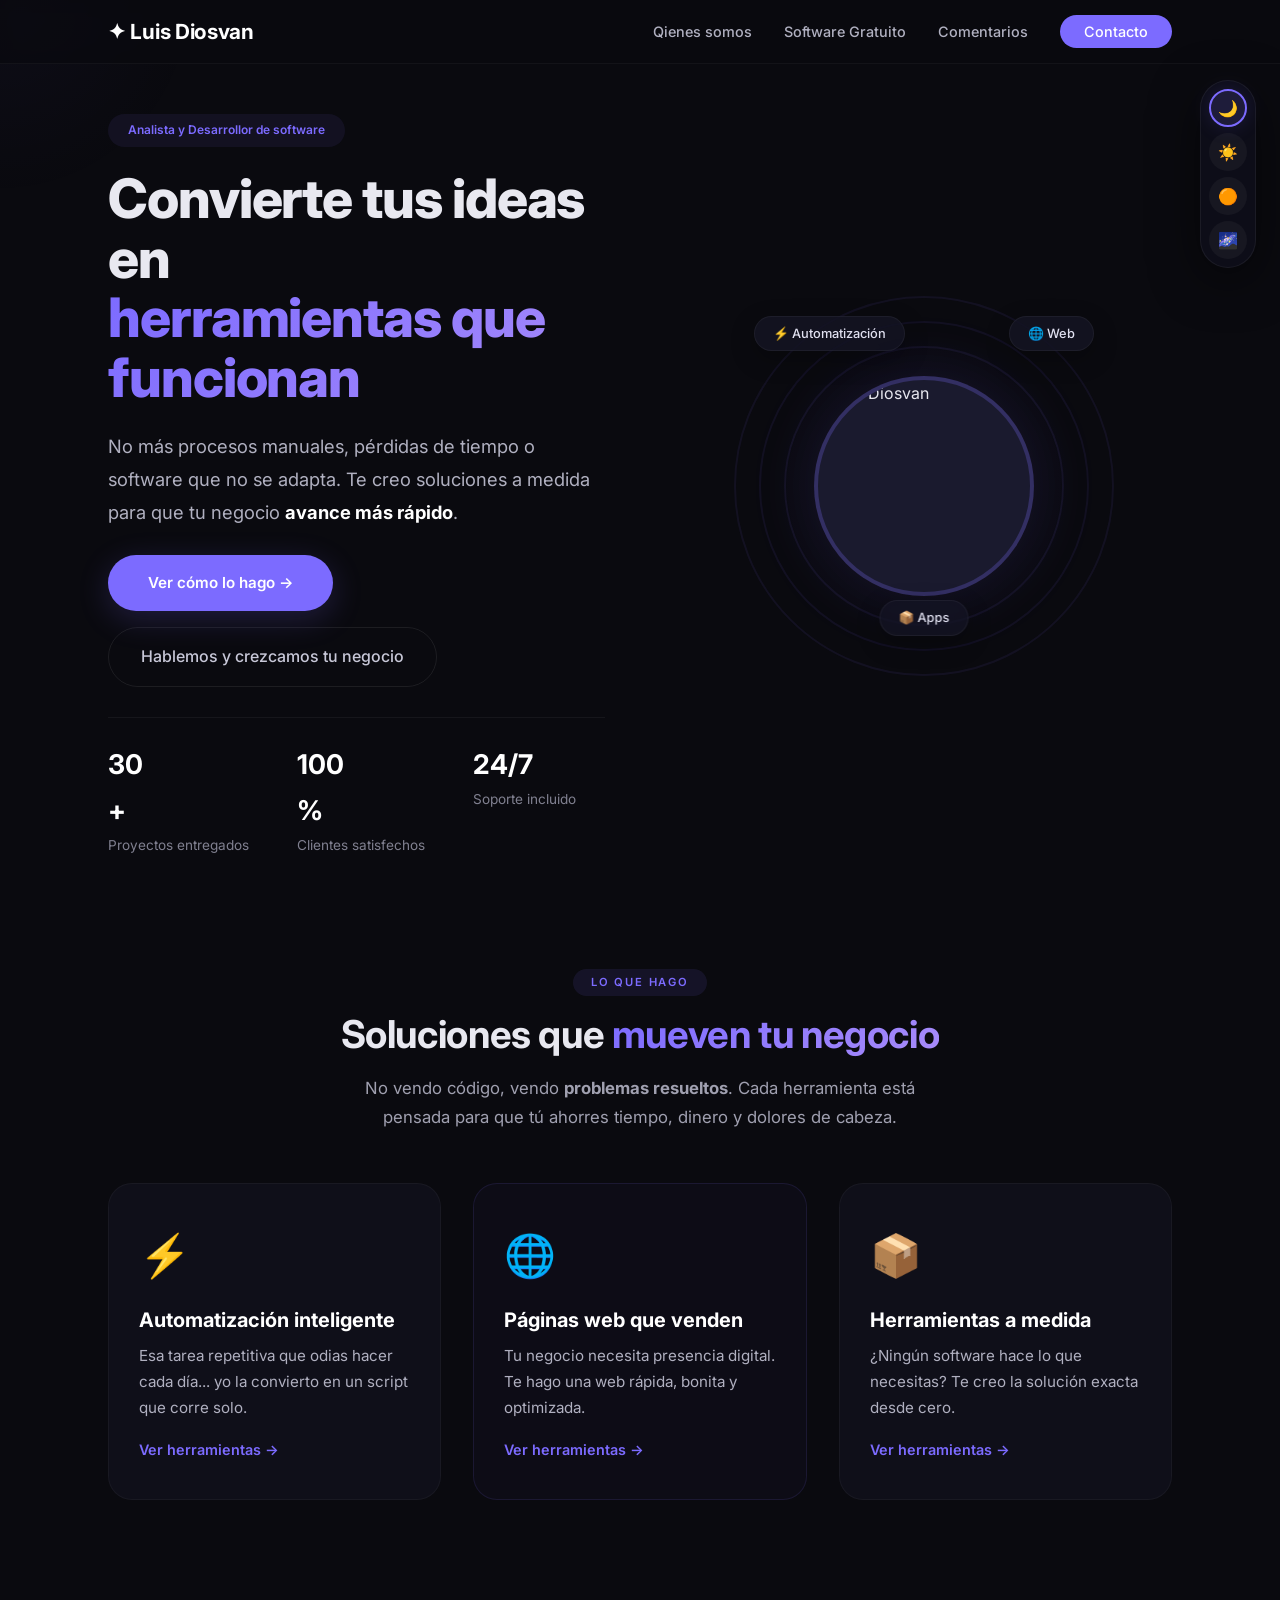
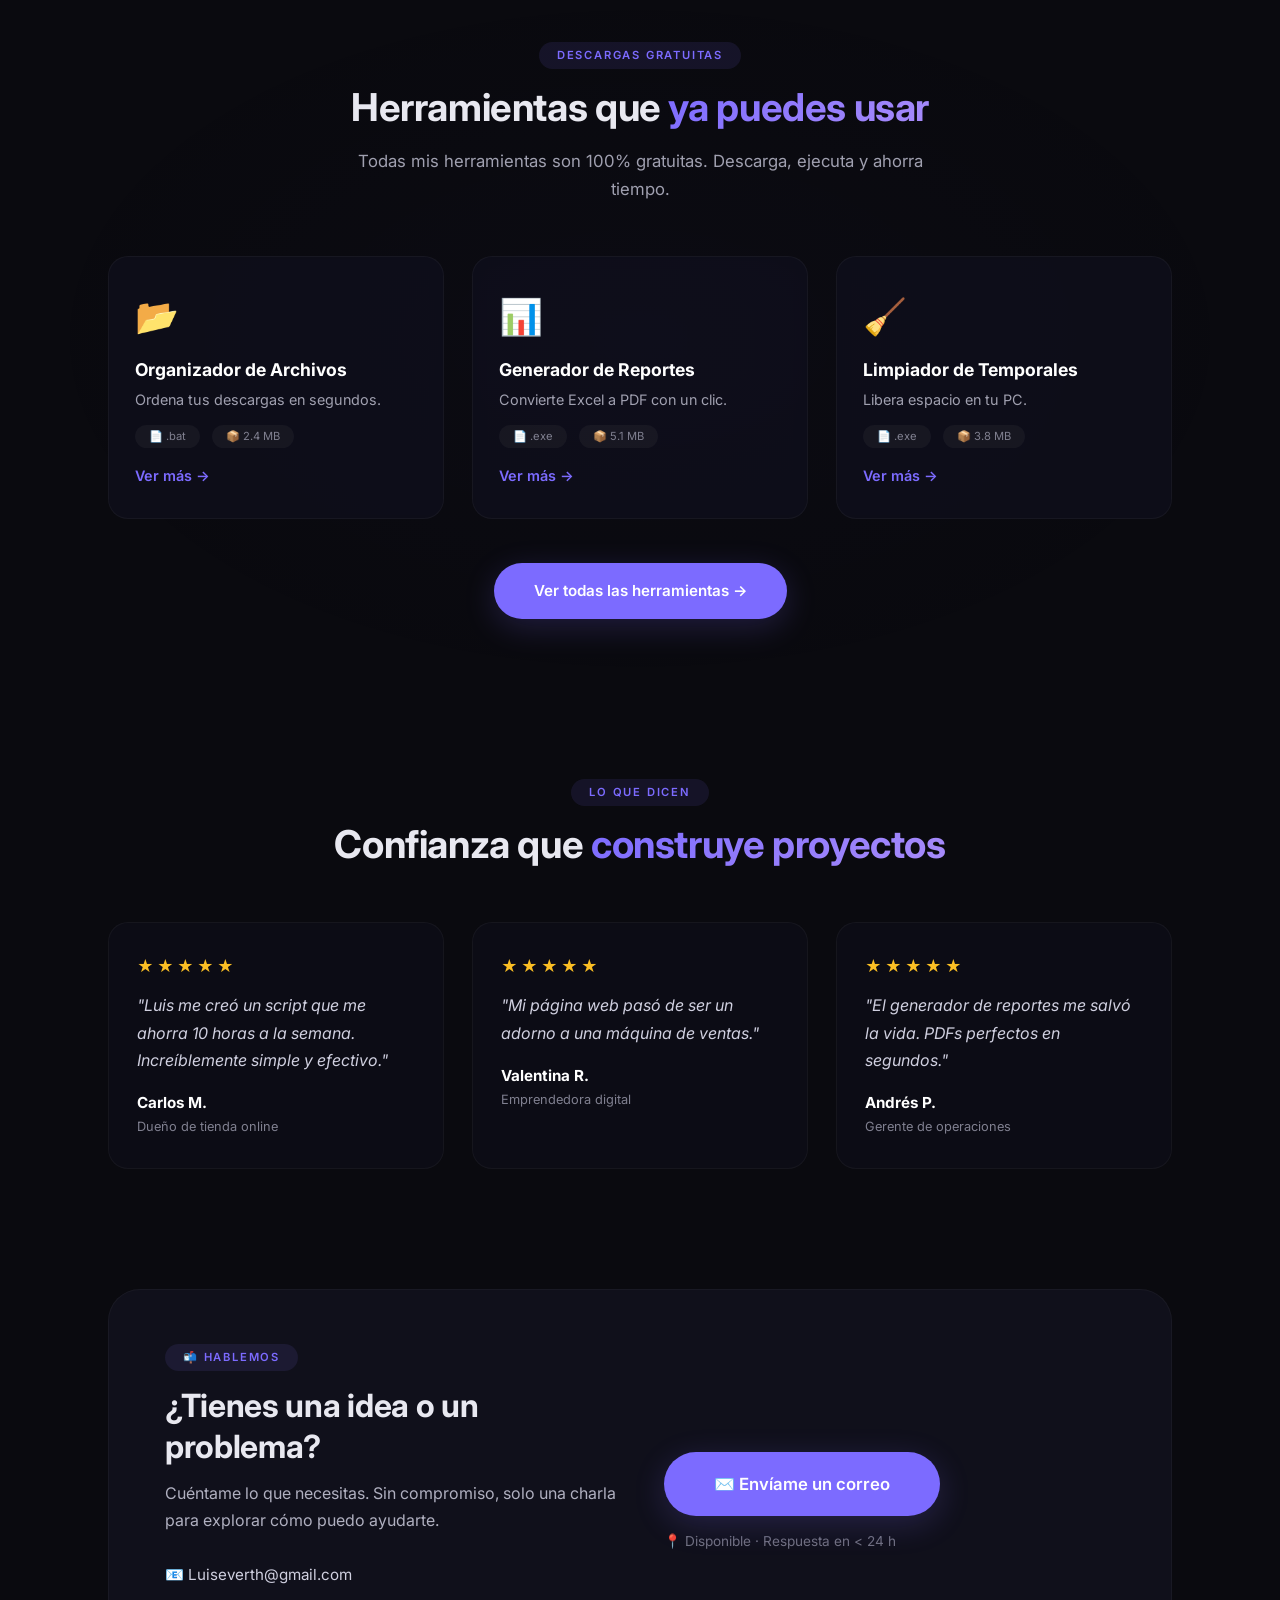
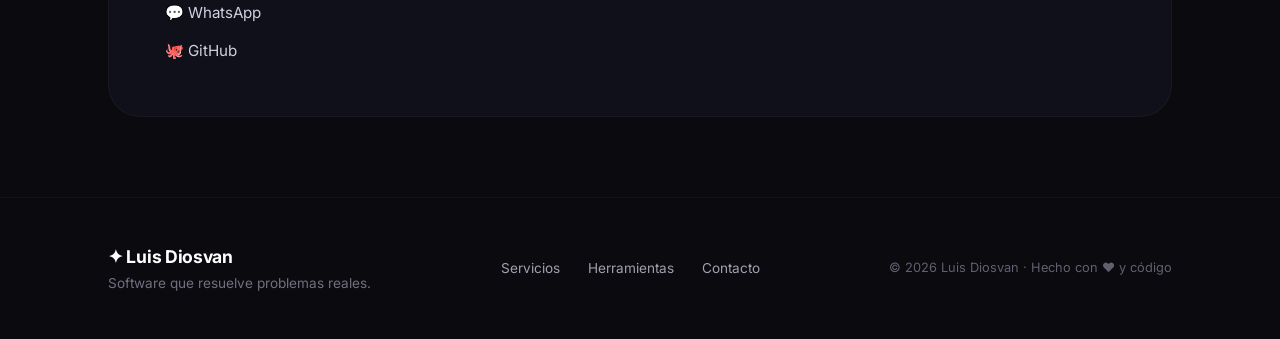
==== index.html @ fd94829a "Update SEO title and improve HTML structure" ====
<!-- ============================================================ -->
<!-- ============ DECLARACIÓN DEL DOCUMENTO ============ -->
<!-- ============================================================ -->
<!DOCTYPE html>
<html lang="es" data-theme="dark">

<!-- ============================================================ -->
<!-- ============ HEAD - METADATOS Y RECURSOS ============ -->
<!-- ============================================================ -->
<head>
    <!-- ===== CODIFICACIÓN Y VIEWPORT ===== -->
    <meta charset="UTF-8" />
    <meta name="viewport" content="width=device-width, initial-scale=1.0" />

    <!-- ===== TÍTULO Y DESCRIPCIÓN SEO ===== -->
    <title>Luis Diosvan · Software de imaginacion hecho realidad</title>
    <meta name="description" content="Desarrollo de software a medida. Automatización, herramientas y páginas web para negocios que quieren crecer." />

    <!-- ===== HOJAS DE ESTILO ===== -->
    <link rel="stylesheet" href="style.css" />

    <!-- ===== FUENTE DE GOOGLE ===== -->
    <link href="https://fonts.googleapis.com/css2?family=Inter:opsz,wght@14..32,300;14..32,400;14..32,600;14..32,700;14..32,800&display=swap" rel="stylesheet" />
</head>

<!-- ============================================================ -->
<!-- ============ BODY - CONTENIDO VISIBLE ============ -->
<!-- ============================================================ -->
<body>

    <!-- ========================================================== -->
    <!-- ============ 1. PARTICULAS DE FONDO ============ -->
    <!-- ========================================================== -->
    <div id="particles-container"></div>

    <!-- ========================================================== -->
    <!-- ============ 2. SELECTOR DE TEMAS c(ARRIBA DERECHA) ============ -->
    <!-- ========================================================== -->
    <div class="theme-selector">
        <button class="theme-btn" data-theme="dark" title="Modo Oscuro">🌙</button>
        <button class="theme-btn" data-theme="light" title="Modo Claro">☀️</button>
        <button class="theme-btn" data-theme="amber" title="Modo Ámbar">🟠</button>
        <button class="theme-btn" data-theme="aurora" title="Modo Aurora">🌌</button>
    </div>

    <!-- ========================================================== -->
    <!-- ============ 3. NAVEGACIÓN ============ -->
    <!-- ========================================================== -->
    <nav>
        <div class="container">
            <!-- LOGO -->
            <div class="logo">✦ Luis Diosvan</div>

            <!-- ENLACES DE NAVEGACIÓN -->
            <ul class="nav-links">
                <li><a href="#que-hago">Qienes somos</a></li>
                <li><a href="#herramientas">Software Gratuito</a></li>
                <li><a href="#testimonios">Comentarios</a></li>
                <li><a href="#contacto" class="nav-cta">Contacto</a></li>
            </ul>

            <!-- BOTÓN MENÚ HAMBURGUESA (MÓVIL) -->
            <button class="menu-toggle" id="menuToggle" aria-label="Menú">☰</button>
        </div>
    </nav>

    <!-- ========================================================== -->
    <!-- ============ 4. HERO - SECCIÓN PRINCIPAL ============ -->
    <!-- ========================================================== -->
    <header class="hero">
        <div class="container">
            <div class="hero-grid">

                <!-- ===== COLUMNA IZQUIERDA: TEXTO ===== -->
                <div class="hero-text">

                    <!-- BADGE -->
                    <div class="hero-badge">Analista y Desarrollor de software</div>

                    <!-- TÍTULO PRINCIPAL CON TEXTO DINÁMICO -->
                    <h1>
                        Convierte tus ideas en<br />
                        <span class="highlight" id="dynamic-text">herramientas que funcionan</span>
                    </h1>

                    <!-- SUBTÍTULO / DESCRIPCIÓN -->
                    <p class="hero-sub">
                        No más procesos manuales, pérdidas de tiempo o software que no se adapta.
                        Te creo soluciones a medida para que tu negocio <strong>avance más rápido</strong>.
                    </p>

                    <!-- BOTONES DE ACCIÓN -->
                    <div class="hero-actions">
                        <a href="#que-hago" class="btn-primary">Ver cómo lo hago →</a>
                        <a href="#contacto" class="btn-secondary">Hablemos y crezcamos tu negocio</a>
                    </div>

                    <!-- ESTADÍSTICAS -->
                    <div class="hero-stats">
                        <div class="stat">
                            <span class="stat-number" data-count="30">0</span><span class="stat-number">+</span>
                            <span class="stat-label">Proyectos entregados</span>
                        </div>
                        <div class="stat">
                            <span class="stat-number" data-count="100">0</span><span class="stat-number">%</span>
                            <span class="stat-label">Clientes satisfechos</span>
                        </div>
                        <div class="stat">
                            <span class="stat-number">24/7</span>
                            <span class="stat-label">Soporte incluido</span>
                        </div>
                    </div>
                </div>

                <!-- ===== COLUMNA DERECHA: AVATAR + BADGES FLOTANTES ===== -->
                <div class="hero-visual">
                    <div class="avatar-frame">

                        <!-- AURA / BRILLO DE FONDO -->
                        <div class="aura-glow"></div>

                        <!-- FOTO DE PERFIL (GENERADA CON API) -->
                        <img src="https://ui-avatars.com/api/?name=Luis+Diosvan&size=200&background=6c63ff&color=fff&bold=true&font-size=0.5" alt="Luis Diosvan" class="avatar-large" />

                        <!-- BADGES FLOTANTES -->
                        <div class="floating-badge badge-1">⚡ Automatización</div>
                        <div class="floating-badge badge-2">🌐 Web</div>
                        <div class="floating-badge badge-3">📦 Apps</div>

                        <!-- ONDAS DE ENERGÍA (ANILLOS) -->
                        <div class="wave-ring ring-1"></div>
                        <div class="wave-ring ring-2"></div>
                        <div class="wave-ring ring-3"></div>

                    </div>
                </div>

            </div>
        </div>
    </header>

    <!-- ========================================================== -->
    <!-- ============ 5. SERVICIOS - QUÉ HAGO ============ -->
    <!-- ========================================================== -->
    <section id="que-hago" class="services">
        <div class="container">

            <!-- ENCABEZADO DE SECCIÓN -->
            <div class="section-header">
                <span class="section-tag">Lo que hago</span>
                <h2>Soluciones que <span class="highlight">mueven tu negocio</span></h2>
                <p class="section-sub">
                    No vendo código, vendo <strong>problemas resueltos</strong>.
                    Cada herramienta está pensada para que tú ahorres tiempo, dinero y dolores de cabeza.
                </p>
            </div>

            <!-- TARJETAS DE SERVICIOS -->
            <div class="services-grid">

                <!-- SERVICIO 1: AUTOMATIZACIÓN -->
                <div class="service-card">
                    <div class="service-icon">⚡</div>
                    <h3>Automatización inteligente</h3>
                    <p>Esa tarea repetitiva que odias hacer cada día... yo la convierto en un script que corre solo.</p>
                    <a href="herramientas.html" class="service-link">Ver herramientas →</a>
                </div>

                <!-- SERVICIO 2: PÁGINAS WEB (DESTACADO) -->
                <div class="service-card highlight-card">
                    <div class="service-icon">🌐</div>
                    <h3>Páginas web que venden</h3>
                    <p>Tu negocio necesita presencia digital. Te hago una web rápida, bonita y optimizada.</p>
                    <a href="herramientas.html" class="service-link">Ver herramientas →</a>
                </div>

                <!-- SERVICIO 3: HERRAMIENTAS A MEDIDA -->
                <div class="service-card">
                    <div class="service-icon">📦</div>
                    <h3>Herramientas a medida</h3>
                    <p>¿Ningún software hace lo que necesitas? Te creo la solución exacta desde cero.</p>
                    <a href="herramientas.html" class="service-link">Ver herramientas →</a>
                </div>

            </div>
        </div>
    </section>

    <!-- ========================================================== -->
    <!-- ============ 6. HERRAMIENTAS - DESCARGAS ============ -->
    <!-- ========================================================== -->
    <section id="herramientas" class="tools-section">
        <div class="container">

            <!-- ENCABEZADO DE SECCIÓN -->
            <div class="section-header">
                <span class="section-tag">Descargas gratuitas</span>
                <h2>Herramientas que <span class="highlight">ya puedes usar</span></h2>
                <p class="section-sub">Todas mis herramientas son 100% gratuitas. Descarga, ejecuta y ahorra tiempo.</p>
            </div>

            <!-- TARJETAS DE HERRAMIENTAS -->
            <div class="tools-grid">

                <!-- HERRAMIENTA 1: ORGANIZADOR -->
                <div class="tool-card">
                    <div class="tool-icon">📂</div>
                    <h4>Organizador de Archivos</h4>
                    <p>Ordena tus descargas en segundos.</p>
                    <div class="tool-tags">
                        <span>📄 .bat</span>
                        <span>📦 2.4 MB</span>
                    </div>
                    <a href="detalle-organizador.html" class="tool-btn">Ver más →</a>
                </div>

                <!-- HERRAMIENTA 2: GENERADOR DE REPORTES -->
                <div class="tool-card">
                    <div class="tool-icon">📊</div>
                    <h4>Generador de Reportes</h4>
                    <p>Convierte Excel a PDF con un clic.</p>
                    <div class="tool-tags">
                        <span>📄 .exe</span>
                        <span>📦 5.1 MB</span>
                    </div>
                    <a href="detalle-reportes.html" class="tool-btn">Ver más →</a>
                </div>

                <!-- HERRAMIENTA 3: LIMPIADOR -->
                <div class="tool-card">
                    <div class="tool-icon">🧹</div>
                    <h4>Limpiador de Temporales</h4>
                    <p>Libera espacio en tu PC.</p>
                    <div class="tool-tags">
                        <span>📄 .exe</span>
                        <span>📦 3.8 MB</span>
                    </div>
                    <a href="detalle-limpiador.html" class="tool-btn">Ver más →</a>
                </div>

            </div>

            <!-- BOTÓN PARA VER TODAS -->
            <div class="tools-cta">
                <a href="herramientas.html" class="btn-primary">Ver todas las herramientas →</a>
            </div>

        </div>
    </section>

    <!-- ========================================================== -->
    <!-- ============ 7. TESTIMONIOS ============ -->
    <!-- ========================================================== -->
    <section id="testimonios" class="testimonials">
        <div class="container">

            <!-- ENCABEZADO DE SECCIÓN -->
            <div class="section-header">
                <span class="section-tag">Lo que dicen</span>
                <h2>Confianza que <span class="highlight">construye proyectos</span></h2>
            </div>

            <!-- TARJETAS DE TESTIMONIOS -->
            <div class="testimonials-grid">

                <!-- TESTIMONIO 1 -->
                <div class="testimonial-card">
                    <div class="testimonial-stars">★★★★★</div>
                    <p>"Luis me creó un script que me ahorra 10 horas a la semana. Increíblemente simple y efectivo."</p>
                    <div class="testimonial-author">
                        <strong>Carlos M.</strong>
                        <span>Dueño de tienda online</span>
                    </div>
                </div>

                <!-- TESTIMONIO 2 -->
                <div class="testimonial-card">
                    <div class="testimonial-stars">★★★★★</div>
                    <p>"Mi página web pasó de ser un adorno a una máquina de ventas."</p>
                    <div class="testimonial-author">
                        <strong>Valentina R.</strong>
                        <span>Emprendedora digital</span>
                    </div>
                </div>

                <!-- TESTIMONIO 3 -->
                <div class="testimonial-card">
                    <div class="testimonial-stars">★★★★★</div>
                    <p>"El generador de reportes me salvó la vida. PDFs perfectos en segundos."</p>
                    <div class="testimonial-author">
                        <strong>Andrés P.</strong>
                        <span>Gerente de operaciones</span>
                    </div>
                </div>

            </div>
        </div>
    </section>

    <!-- ========================================================== -->
    <!-- ============ 8. CONTACTO ============ -->
    <!-- ========================================================== -->
    <section id="contacto" class="contact">
        <div class="container">

            <!-- TARJETA DE CONTACTO -->
            <div class="contact-card">

                <!-- COLUMNA IZQUIERDA: INFORMACIÓN -->
                <div class="contact-info">
                    <span class="section-tag">📬 Hablemos</span>
                    <h2>¿Tienes una idea o un problema?</h2>
                    <p>Cuéntame lo que necesitas. Sin compromiso, solo una charla para explorar cómo puedo ayudarte.</p>

                    <!-- LINKS DE CONTACTO -->
                    <div class="contact-links">
                        <a href="mailto:Luiseverth@gmail.com" class="contact-link">📧 Luiseverth@gmail.com</a>
                        <a href="https://wa.me/573123456789" target="_blank" class="contact-link">💬 WhatsApp</a>
                        <a href="https://github.com/PolarEasy" target="_blank" class="contact-link">🐙 GitHub</a>
                    </div>
                </div>

                <!-- COLUMNA DERECHA: BOTÓN PRINCIPAL -->
                <div class="contact-cta">
                    <a href="mailto:Luiseverth@gmail.com" class="btn-primary btn-large">✉️ Envíame un correo</a>
                    <p class="contact-note">📍 Disponible · Respuesta en &lt; 24 h</p>
                </div>

            </div>
        </div>
    </section>

    <!-- ========================================================== -->
    <!-- ============ 9. FOOTER ============ -->
    <!-- ========================================================== -->
    <footer>
        <div class="container">
            <div class="footer-content">

                <!-- COLUMNA IZQUIERDA: MARCA -->
                <div class="footer-brand">
                    <span class="logo">✦ Luis Diosvan</span>
                    <p>Software que resuelve problemas reales.</p>
                </div>

                <!-- COLUMNA CENTRO: ENLACES RÁPIDOS -->
                <div class="footer-links">
                    <a href="#que-hago">Servicios</a>
                    <a href="herramientas.html">Herramientas</a>
                    <a href="#contacto">Contacto</a>
                </div>

                <!-- COLUMNA DERECHA: COPYRIGHT -->
                <div class="footer-copy">
                    <p>&copy; 2026 Luis Diosvan · Hecho con ❤️ y código</p>
                </div>

            </div>
        </div>
    </footer>

    <!-- ========================================================== -->
    <!-- ============ 10. SCRIPTS ============ -->
    <!-- ========================================================== -->
    <script src="script.js"></script>

</body>
</html>
---- style.css ----
/* ============ RESET Y BASE ============ */
* {
    margin: 0;
    padding: 0;
    box-sizing: border-box;
}

html {
    scroll-behavior: smooth;
}

body {
    font-family: 'Inter', -apple-system, BlinkMacSystemFont, sans-serif;
    background: #0a0a0f;
    color: #e8e8f0;
    line-height: 1.7;
    opacity: 0;
    animation: fadeIn 0.8s ease-out forwards;
    transition: background 0.5s ease, color 0.4s ease;
    overflow-x: hidden;
    position: relative;
    min-height: 100vh;
    padding-top: 0;
}

@keyframes fadeIn {
    from { opacity: 0; transform: translateY(12px); }
    to { opacity: 1; transform: translateY(0); }
}

.container {
    max-width: 1120px;
    margin: 0 auto;
    padding: 0 28px;
}

/* ============ TIPOGRAFÍA ============ */
h1, h2, h3, h4 {
    font-weight: 700;
    line-height: 1.3;
}

h1 {
    font-size: 3.2rem;
    letter-spacing: -0.02em;
}

h2 {
    font-size: 2.4rem;
    letter-spacing: -0.01em;
}

p {
    max-width: 65ch;
}

.highlight {
    background: linear-gradient(135deg, #7c6bff, #a78bfa);
    -webkit-background-clip: text;
    -webkit-text-fill-color: transparent;
    background-clip: text;
    transition: background 0.5s ease;
}

.section-tag {
    display: inline-block;
    font-size: 0.7rem;
    font-weight: 600;
    text-transform: uppercase;
    letter-spacing: 1.8px;
    color: #7c6bff;
    background: rgba(124, 107, 255, 0.10);
    padding: 4px 18px;
    border-radius: 40px;
    margin-bottom: 14px;
    transition: background 0.4s, color 0.4s;
}

.section-header {
    text-align: center;
    margin-bottom: 52px;
}

.section-header h2 {
    margin-bottom: 14px;
}

.section-sub {
    color: #a0a0b0;
    max-width: 620px;
    margin: 0 auto;
    font-size: 1.05rem;
    transition: color 0.4s;
}

/* ============ BOTONES ============ */
.btn-primary {
    display: inline-block;
    background: #7c6bff;
    color: #fff;
    padding: 15px 40px;
    border-radius: 60px;
    text-decoration: none;
    font-weight: 600;
    font-size: 0.95rem;
    transition: background 0.3s, transform 0.2s, box-shadow 0.3s;
    box-shadow: 0 8px 32px rgba(124, 107, 255, 0.20);
    border: none;
    cursor: pointer;
    position: relative;
    overflow: hidden;
}

.btn-primary::after {
    content: '';
    position: absolute;
    top: -50%;
    left: -50%;
    width: 200%;
    height: 200%;
    background: radial-gradient(circle, rgba(255,255,255,0.08) 0%, transparent 60%);
    transform: scale(0);
    transition: transform 0.6s ease;
}

.btn-primary:hover::after {
    transform: scale(1);
}

.btn-primary:hover {
    background: #6a59e8;
    transform: translateY(-2px) scale(1.02);
    box-shadow: 0 12px 40px rgba(124, 107, 255, 0.30);
}

.btn-secondary {
    display: inline-block;
    background: transparent;
    color: #c8c8d8;
    padding: 15px 32px;
    border-radius: 60px;
    text-decoration: none;
    font-weight: 500;
    border: 1px solid rgba(255,255,255,0.08);
    transition: border-color 0.3s, color 0.3s, background 0.3s;
}

.btn-secondary:hover {
    border-color: rgba(124, 107, 255, 0.4);
    color: #fff;
    background: rgba(124, 107, 255, 0.04);
}

.btn-large {
    padding: 18px 50px;
    font-size: 1.05rem;
}

/* ============ PARTICULAS ============ */
#particles-container {
    position: fixed;
    top: 0;
    left: 0;
    width: 100%;
    height: 100%;
    pointer-events: none;
    z-index: 0;
    overflow: hidden;
}

.particle {
    position: absolute;
    width: 4px;
    height: 4px;
    border-radius: 50%;
    pointer-events: none;
    opacity: 0;
    animation: particleFloat linear infinite;
}

@keyframes particleFloat {
    0% {
        opacity: 0;
        transform: translateY(0px) scale(0.5);
    }
    10% {
        opacity: 0.6;
    }
    90% {
        opacity: 0.6;
    }
    100% {
        opacity: 0;
        transform: translateY(-120vh) scale(1.3);
    }
}

/* ============ SELECTOR DE TEMAS (ARRIBA DERECHA) ============ */
.theme-selector {
    position: fixed;
    top: 80px;
    right: 24px;
    z-index: 9999;
    display: flex;
    flex-direction: column;
    gap: 6px;
    background: rgba(16, 16, 30, 0.65);
    backdrop-filter: blur(14px);
    -webkit-backdrop-filter: blur(14px);
    padding: 8px 8px;
    border-radius: 40px;
    border: 1px solid rgba(255,255,255,0.06);
    box-shadow: 0 12px 48px rgba(0,0,0,0.5);
    animation: slideDown 0.6s ease-out 0.5s both;
}

@keyframes slideDown {
    from { opacity: 0; transform: translateY(-10px) scale(0.9); }
    to { opacity: 1; transform: translateY(0) scale(1); }
}

.theme-btn {
    width: 38px;
    height: 38px;
    border-radius: 50%;
    border: 2px solid transparent;
    background: rgba(255,255,255,0.04);
    color: #a0a0b0;
    font-size: 1rem;
    cursor: pointer;
    transition: all 0.3s ease;
    display: flex;
    align-items: center;
    justify-content: center;
}

.theme-btn:hover {
    transform: scale(1.12);
    background: rgba(255,255,255,0.08);
}

.theme-btn.active {
    border-color: #7c6bff;
    background: rgba(124, 107, 255, 0.15);
    color: #fff;
    box-shadow: 0 0 20px rgba(124, 107, 255, 0.15);
}

/* ============ NAVEGACIÓN ============ */
nav {
    position: sticky;
    top: 0;
    z-index: 1000;
    background: rgba(10, 10, 15, 0.78);
    backdrop-filter: blur(14px);
    -webkit-backdrop-filter: blur(14px);
    border-bottom: 1px solid rgba(255,255,255,0.04);
    padding: 14px 0;
    transition: background 0.5s, border-color 0.4s;
}

nav .container {
    display: flex;
    justify-content: space-between;
    align-items: center;
}

.logo {
    font-size: 1.3rem;
    font-weight: 700;
    color: #fff;
    letter-spacing: -0.3px;
    transition: color 0.4s;
}

.nav-links {
    list-style: none;
    display: flex;
    align-items: center;
    gap: 32px;
}

.nav-links a {
    color: #b0b0c0;
    text-decoration: none;
    font-size: 0.9rem;
    font-weight: 500;
    transition: color 0.3s;
    position: relative;
}

.nav-links a::after {
    content: '';
    position: absolute;
    bottom: -4px;
    left: 0;
    width: 0%;
    height: 2px;
    background: #7c6bff;
    transition: width 0.3s ease;
}

.nav-links a:hover::after {
    width: 100%;
}

.nav-links a:hover {
    color: #fff;
}

.nav-cta {
    background: #7c6bff;
    color: #fff !important;
    padding: 8px 24px;
    border-radius: 40px;
    font-weight: 600;
    transition: background 0.3s, transform 0.2s;
}

.nav-cta::after {
    display: none;
}

.nav-cta:hover {
    background: #6a59e8 !important;
    transform: scale(1.02);
}

.menu-toggle {
    display: none;
    background: none;
    border: none;
    color: #fff;
    font-size: 1.6rem;
    cursor: pointer;
}

/* ============ HERO ============ */
.hero {
    padding: 50px 0 30px;
    min-height: 85vh;
    display: flex;
    align-items: center;
    position: relative;
    z-index: 1;
}

.hero-grid {
    display: grid;
    grid-template-columns: 1fr 1fr;
    gap: 70px;
    align-items: center;
}

.hero-text {
    display: flex;
    flex-direction: column;
    gap: 22px;
}

.hero-badge {
    display: inline-block;
    font-size: 0.75rem;
    font-weight: 600;
    color: #7c6bff;
    background: rgba(124, 107, 255, 0.08);
    padding: 6px 20px;
    border-radius: 40px;
    width: fit-content;
    transition: background 0.4s, color 0.4s;
}

.hero-text h1 {
    font-size: 3.4rem;
    font-weight: 800;
    line-height: 1.1;
    letter-spacing: -0.02em;
}

.hero-text h1 .highlight {
    font-size: 3.4rem;
    display: inline-block;
    animation: textShimmer 5s ease-in-out infinite;
}

@keyframes textShimmer {
    0%, 100% { background-position: 0% 50%; }
    50% { background-position: 100% 50%; }
}

.hero-sub {
    font-size: 1.15rem;
    color: #b0b0c0;
    max-width: 520px;
    line-height: 1.8;
    transition: color 0.4s;
}

.hero-sub strong {
    color: #fff;
    transition: color 0.4s;
}

.hero-actions {
    display: flex;
    gap: 16px;
    flex-wrap: wrap;
    margin-top: 4px;
}

.hero-stats {
    display: flex;
    gap: 48px;
    margin-top: 8px;
    padding-top: 24px;
    border-top: 1px solid rgba(255,255,255,0.05);
    transition: border-color 0.4s;
}

.stat {
    display: flex;
    flex-direction: column;
}

.stat-number {
    font-size: 1.7rem;
    font-weight: 700;
    color: #fff;
    transition: color 0.4s;
}

.stat-label {
    font-size: 0.85rem;
    color: #808090;
    transition: color 0.4s;
}

/* ============ HERO VISUAL ============ */
.hero-visual {
    display: flex;
    justify-content: center;
    align-items: center;
}

.avatar-frame {
    position: relative;
    width: 360px;
    height: 360px;
    display: flex;
    align-items: center;
    justify-content: center;
}

.aura-glow {
    position: absolute;
    width: 320px;
    height: 320px;
    border-radius: 50%;
    background: radial-gradient(circle, rgba(124, 107, 255, 0.10) 0%, transparent 70%);
    animation: auraPulse 4s ease-in-out infinite;
}

@keyframes auraPulse {
    0%, 100% { transform: scale(0.9); opacity: 0.4; }
    50% { transform: scale(1.15); opacity: 0.8; }
}

.avatar-large {
    width: 220px;
    height: 220px;
    border-radius: 50%;
    border: 4px solid rgba(124, 107, 255, 0.25);
    box-shadow: 0 0 80px rgba(124, 107, 255, 0.08);
    animation: float 5s ease-in-out infinite;
    object-fit: cover;
    background: #1a1a2e;
    position: relative;
    z-index: 2;
    transition: border-color 0.4s, box-shadow 0.4s;
}

@keyframes float {
    0%, 100% { transform: translateY(0); }
    50% { transform: translateY(-16px); }
}

/* Ondas */
.wave-ring {
    position: absolute;
    border-radius: 50%;
    border: 2px solid rgba(124, 107, 255, 0.08);
    animation: waveExpand 4.5s ease-out infinite;
    pointer-events: none;
}

.ring-1 { width: 280px; height: 280px; animation-delay: 0s; }
.ring-2 { width: 330px; height: 330px; animation-delay: 1.5s; }
.ring-3 { width: 380px; height: 380px; animation-delay: 3s; }

@keyframes waveExpand {
    0% { transform: scale(0.6); opacity: 0.6; }
    100% { transform: scale(1.5); opacity: 0; }
}

.floating-badge {
    position: absolute;
    background: rgba(20, 20, 35, 0.80);
    backdrop-filter: blur(8px);
    -webkit-backdrop-filter: blur(8px);
    padding: 6px 18px;
    border-radius: 40px;
    font-size: 0.8rem;
    font-weight: 500;
    color: #e0e0f0;
    border: 1px solid rgba(255,255,255,0.05);
    box-shadow: 0 8px 24px rgba(0,0,0,0.25);
    animation: floatBadge 3.5s ease-in-out infinite;
    z-index: 3;
    transition: background 0.4s, color 0.4s, border-color 0.4s;
}

.badge-1 { top: 10px; left: 10px; animation-delay: 0s; }
.badge-2 { top: 10px; right: 10px; animation-delay: 1.2s; }
.badge-3 { bottom: 30px; left: 50%; transform: translateX(-50%); animation-delay: 2.4s; }

@keyframes floatBadge {
    0%, 100% { transform: translateY(0); }
    50% { transform: translateY(-8px); }
}

.badge-3 {
    animation-name: floatBadgeCenter;
}

@keyframes floatBadgeCenter {
    0%, 100% { transform: translateX(-50%) translateY(0); }
    50% { transform: translateX(-50%) translateY(-8px); }
}

/* ============ SERVICIOS ============ */
.services {
    padding: 80px 0 70px;
    position: relative;
    z-index: 1;
}

.services-grid {
    display: grid;
    grid-template-columns: repeat(3, 1fr);
    gap: 32px;
}

.service-card {
    background: rgba(20, 20, 35, 0.55);
    backdrop-filter: blur(6px);
    -webkit-backdrop-filter: blur(6px);
    padding: 36px 30px;
    border-radius: 24px;
    border: 1px solid rgba(255,255,255,0.04);
    transition: all 0.4s ease;
    display: flex;
    flex-direction: column;
    position: relative;
    overflow: hidden;
}

.service-card::before {
    content: '';
    position: absolute;
    top: -50%;
    left: -50%;
    width: 200%;
    height: 200%;
    background: radial-gradient(circle, rgba(124, 107, 255, 0.02) 0%, transparent 60%);
    opacity: 0;
    transition: opacity 0.6s ease;
}

.service-card:hover::before {
    opacity: 1;
}

.service-card:hover {
    border-color: rgba(124, 107, 255, 0.20);
    transform: translateY(-5px);
    box-shadow: 0 20px 60px rgba(0,0,0,0.20);
}

.service-card.highlight-card {
    border-color: rgba(124, 107, 255, 0.12);
    background: rgba(124, 107, 255, 0.03);
}

.service-icon {
    font-size: 2.6rem;
    margin-bottom: 16px;
}

.service-card h3 {
    font-size: 1.25rem;
    color: #fff;
    margin-bottom: 10px;
    transition: color 0.4s;
}

.service-card p {
    color: #b0b0c0;
    font-size: 0.95rem;
    flex: 1;
    margin-bottom: 18px;
    line-height: 1.7;
    transition: color 0.4s;
}

.service-link {
    color: #7c6bff;
    text-decoration: none;
    font-weight: 600;
    font-size: 0.9rem;
    transition: color 0.3s;
}

.service-link:hover {
    color: #a78bfa;
}

/* ============ HERRAMIENTAS ============ */
.tools-section {
    padding: 70px 0 80px;
    position: relative;
    z-index: 1;
    background: radial-gradient(ellipse at center, rgba(124, 107, 255, 0.02) 0%, transparent 70%);
    transition: background 0.5s;
}

.tools-grid {
    display: grid;
    grid-template-columns: repeat(3, 1fr);
    gap: 28px;
    margin-bottom: 44px;
}

.tool-card {
    background: rgba(16, 16, 30, 0.65);
    backdrop-filter: blur(6px);
    -webkit-backdrop-filter: blur(6px);
    padding: 30px 26px;
    border-radius: 20px;
    border: 1px solid rgba(255,255,255,0.04);
    transition: all 0.4s ease;
    display: flex;
    flex-direction: column;
}

.tool-card:hover {
    border-color: rgba(124, 107, 255, 0.20);
    transform: translateY(-4px);
    box-shadow: 0 12px 40px rgba(0,0,0,0.15);
}

.tool-icon {
    font-size: 2.2rem;
    margin-bottom: 12px;
}

.tool-card h4 {
    font-size: 1.1rem;
    color: #fff;
    margin-bottom: 6px;
    transition: color 0.4s;
}

.tool-card p {
    font-size: 0.9rem;
    color: #a0a0b0;
    flex: 1;
    margin-bottom: 14px;
    line-height: 1.6;
    transition: color 0.4s;
}

.tool-tags {
    display: flex;
    gap: 12px;
    margin-bottom: 16px;
}

.tool-tags span {
    background: rgba(255,255,255,0.04);
    padding: 2px 14px;
    border-radius: 30px;
    font-size: 0.7rem;
    color: #808090;
    transition: background 0.4s, color 0.4s;
}

.tool-btn {
    color: #7c6bff;
    text-decoration: none;
    font-weight: 600;
    font-size: 0.9rem;
    transition: color 0.3s;
}

.tool-btn:hover {
    color: #a78bfa;
}

.tools-cta {
    text-align: center;
}

/* ============ TESTIMONIOS ============ */
.testimonials {
    padding: 70px 0 80px;
    position: relative;
    z-index: 1;
}

.testimonials-grid {
    display: grid;
    grid-template-columns: repeat(3, 1fr);
    gap: 28px;
}

.testimonial-card {
    background: rgba(16, 16, 30, 0.45);
    padding: 30px 28px;
    border-radius: 20px;
    border: 1px solid rgba(255,255,255,0.04);
    transition: all 0.4s ease;
}

.testimonial-card:hover {
    border-color: rgba(124, 107, 255, 0.10);
    transform: translateY(-3px);
}

.testimonial-stars {
    color: #fbbf24;
    font-size: 1rem;
    margin-bottom: 12px;
    letter-spacing: 3px;
}

.testimonial-card p {
    color: #d0d0e0;
    font-style: italic;
    margin-bottom: 16px;
    line-height: 1.7;
    transition: color 0.4s;
}

.testimonial-author {
    display: flex;
    flex-direction: column;
}

.testimonial-author strong {
    color: #fff;
    font-size: 0.95rem;
    transition: color 0.4s;
}

.testimonial-author span {
    color: #808090;
    font-size: 0.8rem;
    transition: color 0.4s;
}

/* ============ CONTACTO ============ */
.contact {
    padding: 40px 0 80px;
    position: relative;
    z-index: 1;
}

.contact-card {
    background: rgba(20, 20, 35, 0.65);
    backdrop-filter: blur(10px);
    -webkit-backdrop-filter: blur(10px);
    border-radius: 32px;
    padding: 52px 56px;
    border: 1px solid rgba(255,255,255,0.04);
    display: grid;
    grid-template-columns: 1fr 1fr;
    gap: 48px;
    align-items: center;
    transition: all 0.5s ease;
}

.contact-info h2 {
    font-size: 2rem;
    margin-bottom: 12px;
    transition: color 0.4s;
}

.contact-info p {
    color: #b0b0c0;
    margin-bottom: 28px;
    line-height: 1.7;
    transition: color 0.4s;
}

.contact-links {
    display: flex;
    flex-direction: column;
    gap: 12px;
}

.contact-link {
    color: #d0d0e0;
    text-decoration: none;
    font-size: 0.95rem;
    transition: color 0.3s;
    display: flex;
    align-items: center;
    gap: 12px;
}

.contact-link:hover {
    color: #7c6bff;
}

.contact-cta {
    display: flex;
    flex-direction: column;
    align-items: flex-start;
    gap: 14px;
}

.contact-note {
    font-size: 0.85rem;
    color: #707080;
    transition: color 0.4s;
}

/* ============ FOOTER ============ */
footer {
    padding: 44px 0;
    border-top: 1px solid rgba(255,255,255,0.04);
    position: relative;
    z-index: 1;
    transition: border-color 0.4s;
}

.footer-content {
    display: flex;
    justify-content: space-between;
    align-items: center;
    flex-wrap: wrap;
    gap: 20px;
}

.footer-brand .logo {
    font-size: 1.1rem;
}

.footer-brand p {
    color: #707080;
    font-size: 0.85rem;
    transition: color 0.4s;
}

.footer-links {
    display: flex;
    gap: 28px;
}

.footer-links a {
    color: #a0a0b0;
    text-decoration: none;
    font-size: 0.85rem;
    transition: color 0.3s;
}

.footer-links a:hover {
    color: #fff;
}

.footer-copy p {
    color: #606070;
    font-size: 0.8rem;
    transition: color 0.4s;
}

/* ============================================================ */
/* ============ TEMAS (resumidos) ============ */
/* ============================================================ */

[data-theme="dark"] {
    --bg-primary: #0a0a0f;
    --bg-card: rgba(20,20,35,0.55);
    --text-primary: #e8e8f0;
    --text-secondary: #b0b0c0;
    --text-muted: #808090;
    --border: rgba(255,255,255,0.04);
    --accent: #7c6bff;
}

[data-theme="light"] {
    --bg-primary: #f0f0f5;
    --bg-card: rgba(255,255,255,0.70);
    --text-primary: #1a1a2e;
    --text-secondary: #4a4a5e;
    --text-muted: #6a6a7e;
    --border: rgba(0,0,0,0.05);
    --accent: #6a59e8;
}

[data-theme="light"] body {
    background: #f0f0f5;
    color: #1a1a2e;
}

[data-theme="light"] .hero-sub,
[data-theme="light"] .section-sub,
[data-theme="light"] .service-card p,
[data-theme="light"] .tool-card p,
[data-theme="light"] .testimonial-card p,
[data-theme="light"] .contact-info p {
    color: #4a4a5e;
}

[data-theme="light"] .hero-sub strong,
[data-theme="light"] .service-card h3,
[data-theme="light"] .tool-card h4,
[data-theme="light"] .testimonial-author strong,
[data-theme="light"] .contact-info h2 {
    color: #1a1a2e;
}

[data-theme="light"] .stat-number {
    color: #1a1a2e;
}

[data-theme="light"] .stat-label {
    color: #6a6a7e;
}

[data-theme="light"] .service-card,
[data-theme="light"] .tool-card,
[data-theme="light"] .testimonial-card,
[data-theme="light"] .contact-card {
    background: rgba(255,255,255,0.70);
    border-color: rgba(0,0,0,0.05);
}

[data-theme="light"] .service-card.highlight-card {
    background: rgba(106,89,232,0.03);
}

[data-theme="light"] .section-tag {
    color: #6a59e8;
    background: rgba(106,89,232,0.08);
}

[data-theme="light"] nav {
    background: rgba(240,240,245,0.80);
    border-color: rgba(0,0,0,0.04);
}

[data-theme="light"] .logo,
[data-theme="light"] .nav-links a {
    color: #1a1a2e;
}

[data-theme="light"] .nav-links a:hover {
    color: #6a59e8;
}

[data-theme="light"] .nav-cta {
    background: #6a59e8;
    color: #fff !important;
}

[data-theme="light"] .theme-selector {
    background: rgba(255,255,255,0.70);
    border-color: rgba(0,0,0,0.05);
}

[data-theme="light"] .hero-badge {
    color: #6a59e8;
    background: rgba(106,89,232,0.08);
}

[data-theme="light"] .highlight {
    background: linear-gradient(135deg, #6a59e8, #8b7bfa);
    -webkit-background-clip: text;
    -webkit-text-fill-color: transparent;
    background-clip: text;
}

[data-theme="light"] .btn-primary {
    background: #6a59e8;
    box-shadow: 0 8px 32px rgba(106,89,232,0.20);
}

[data-theme="light"] .btn-primary:hover {
    background: #5a49d8;
}

[data-theme="light"] .btn-secondary {
    color: #4a4a5e;
    border-color: rgba(0,0,0,0.08);
}

[data-theme="light"] .btn-secondary:hover {
    border-color: #6a59e8;
    color: #1a1a2e;
}

[data-theme="light"] .service-link,
[data-theme="light"] .tool-btn,
[data-theme="light"] .contact-link {
    color: #6a59e8;
}

[data-theme="light"] .service-link:hover,
[data-theme="light"] .tool-btn:hover {
    color: #8b7bfa;
}

[data-theme="light"] footer {
    border-color: rgba(0,0,0,0.05);
}

[data-theme="light"] .footer-brand p,
[data-theme="light"] .footer-copy p {
    color: #6a6a7e;
}

[data-theme="light"] .footer-links a {
    color: #4a4a5e;
}

[data-theme="light"] .footer-links a:hover {
    color: #1a1a2e;
}

[data-theme="light"] .tools-section {
    background: radial-gradient(ellipse at center, rgba(106,89,232,0.02) 0%, transparent 70%);
}

[data-theme="light"] .theme-btn.active {
    border-color: #6a59e8;
    background: rgba(106,89,232,0.12);
    box-shadow: 0 0 20px rgba(106,89,232,0.12);
}

/* Ámbar y Aurora (mantienen su esencia pero ajustados) */
[data-theme="amber"] body {
    background: #0f0a06;
    color: #f5e6d3;
}

[data-theme="amber"] .highlight {
    background: linear-gradient(135deg, #f5a623, #ffd700);
    -webkit-background-clip: text;
    -webkit-text-fill-color: transparent;
    background-clip: text;
}

[data-theme="amber"] .btn-primary {
    background: #f5a623;
    box-shadow: 0 8px 32px rgba(245,166,35,0.20);
}

[data-theme="amber"] .btn-primary:hover {
    background: #e0951a;
}

[data-theme="amber"] .nav-cta {
    background: #f5a623;
}

[data-theme="amber"] .nav-cta:hover {
    background: #e0951a !important;
}

[data-theme="amber"] .section-tag {
    color: #f5a623;
    background: rgba(245,166,35,0.10);
}

[data-theme="amber"] .service-link,
[data-theme="amber"] .tool-btn {
    color: #f5a623;
}

[data-theme="amber"] .service-link:hover,
[data-theme="amber"] .tool-btn:hover {
    color: #ffd700;
}

[data-theme="amber"] .theme-btn.active {
    border-color: #f5a623;
    background: rgba(245,166,35,0.12);
    box-shadow: 0 0 20px rgba(245,166,35,0.12);
}

[data-theme="aurora"] body {
    background: #060a14;
    color: #d0e8ff;
}

[data-theme="aurora"] .highlight {
    background: linear-gradient(135deg, #00d4ff, #7b61ff, #ff6bcd);
    -webkit-background-clip: text;
    -webkit-text-fill-color: transparent;
    background-clip: text;
    background-size: 300% 300%;
    animation: auroraShimmer 6s ease-in-out infinite;
}

@keyframes auroraShimmer {
    0% { background-position: 0% 50%; }
    50% { background-position: 100% 50%; }
    100% { background-position: 0% 50%; }
}

[data-theme="aurora"] .btn-primary {
    background: linear-gradient(135deg, #00d4ff, #7b61ff);
    box-shadow: 0 8px 32px rgba(0,212,255,0.15);
}

[data-theme="aurora"] .btn-primary:hover {
    background: linear-gradient(135deg, #00c0e8, #6a50ee);
}

[data-theme="aurora"] .nav-cta {
    background: linear-gradient(135deg, #00d4ff, #7b61ff);
}

[data-theme="aurora"] .nav-cta:hover {
    background: linear-gradient(135deg, #00c0e8, #6a50ee) !important;
}

[data-theme="aurora"] .section-tag {
    color: #00d4ff;
    background: rgba(0,212,255,0.10);
}

[data-theme="aurora"] .service-link,
[data-theme="aurora"] .tool-btn {
    color: #00d4ff;
}

[data-theme="aurora"] .service-link:hover,
[data-theme="aurora"] .tool-btn:hover {
    color: #7b61ff;
}

[data-theme="aurora"] .theme-btn.active {
    border-color: #00d4ff;
    background: rgba(0,212,255,0.12);
    box-shadow: 0 0 20px rgba(0,212,255,0.12);
}

[data-theme="aurora"] .wave-ring {
    border-color: rgba(0,212,255,0.08);
}

[data-theme="aurora"] .avatar-large {
    border-color: rgba(0,212,255,0.20);
}

/* ============ RESPONSIVE ============ */
@media (max-width: 1024px) {
    .hero-grid {
        grid-template-columns: 1fr;
        text-align: center;
        gap: 40px;
    }
    .hero-text {
        align-items: center;
    }
    .hero-stats {
        justify-content: center;
    }
    .hero-actions {
        justify-content: center;
    }
    .hero-text h1 {
        font-size: 2.6rem;
    }
    .hero-text h1 .highlight {
        font-size: 2.6rem;
    }
    .avatar-frame {
        width: 280px;
        height: 280px;
    }
    .avatar-large {
        width: 180px;
        height: 180px;
    }
    .services-grid,
    .tools-grid,
    .testimonials-grid {
        grid-template-columns: 1fr 1fr;
    }
    .contact-card {
        grid-template-columns: 1fr;
        padding: 36px 32px;
        text-align: center;
    }
    .contact-cta {
        align-items: center;
    }
    .contact-links {
        align-items: center;
    }
    .theme-selector {
        top: 76px;
        right: 16px;
        flex-direction: row;
        padding: 6px 10px;
        border-radius: 40px;
    }
    .theme-btn {
        width: 34px;
        height: 34px;
        font-size: 0.85rem;
    }
}

@media (max-width: 600px) {
    .nav-links {
        display: none;
        flex-direction: column;
        background: rgba(10,10,15,0.98);
        backdrop-filter: blur(14px);
        padding: 20px;
        border-radius: 16px;
        position: absolute;
        top: 60px;
        right: 16px;
        width: 200px;
        border: 1px solid rgba(255,255,255,0.04);
    }
    .nav-links.open {
        display: flex;
    }
    .menu-toggle {
        display: block;
    }
    .hero-text h1 {
        font-size: 2rem;
    }
    .hero-text h1 .highlight {
        font-size: 2rem;
    }
    .hero-stats {
        flex-wrap: wrap;
        gap: 20px;
    }
    .services-grid,
    .tools-grid,
    .testimonials-grid {
        grid-template-columns: 1fr;
    }
    .section-header h2 {
        font-size: 1.8rem;
    }
    .contact-card {
        padding: 28px 20px;
    }
    .footer-content {
        flex-direction: column;
        text-align: center;
    }
    .avatar-frame {
        width: 220px;
        height: 220px;
    }
    .avatar-large {
        width: 150px;
        height: 150px;
    }
    .floating-badge {
        font-size: 0.6rem;
        padding: 4px 12px;
    }
    .badge-1 { top: 5px; left: 5px; }
    .badge-2 { top: 5px; right: 5px; }
    .badge-3 { bottom: 15px; }
    .theme-selector {
        top: 68px;
        right: 12px;
        padding: 4px 8px;
        gap: 4px;
    }
    .theme-btn {
        width: 30px;
        height: 30px;
        font-size: 0.75rem;
    }
    .wave-ring {
        display: none;
    }
    .hero {
        min-height: auto;
        padding: 30px 0 20px;
    }
    .services {
        padding: 50px 0 40px;
    }
    .tools-section {
        padding: 40px 0 50px;
    }
    .testimonials {
        padding: 40px 0 50px;
    }
    .contact {
        padding: 20px 0 50px;
    }
}
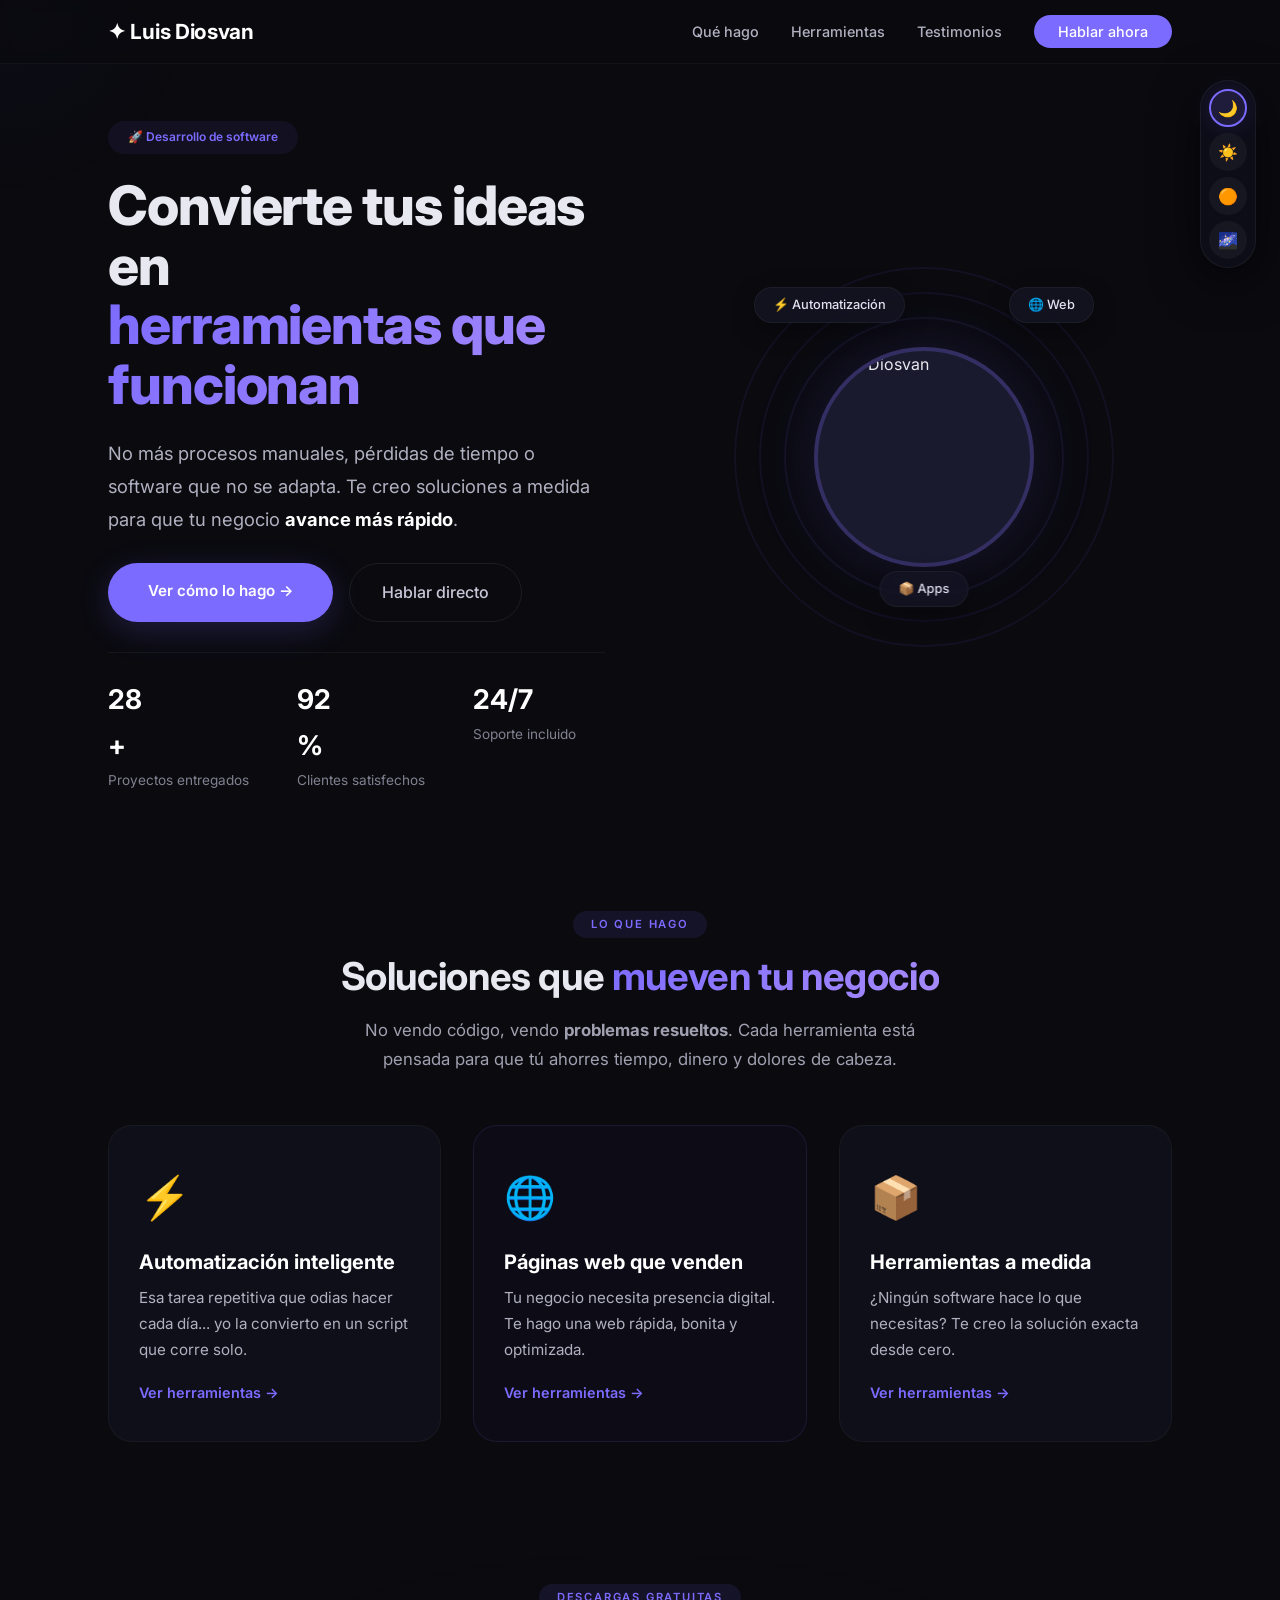
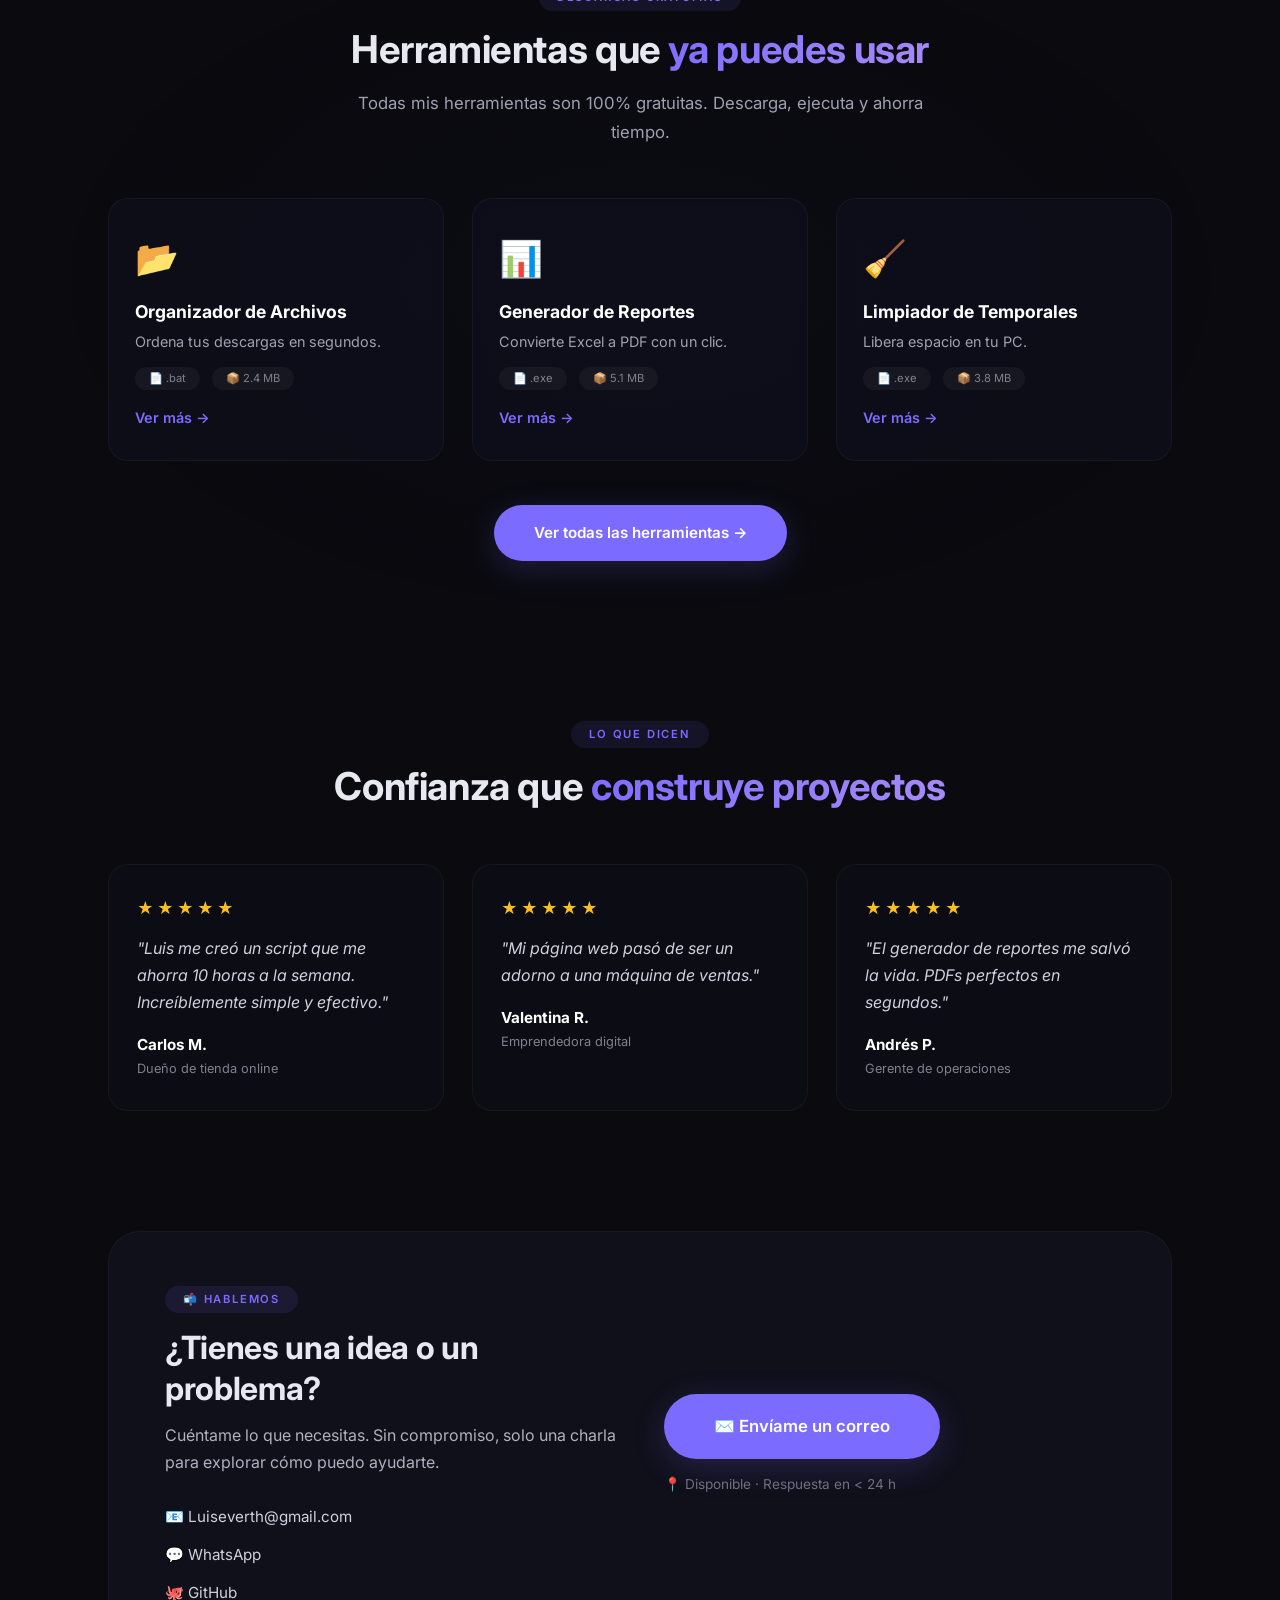
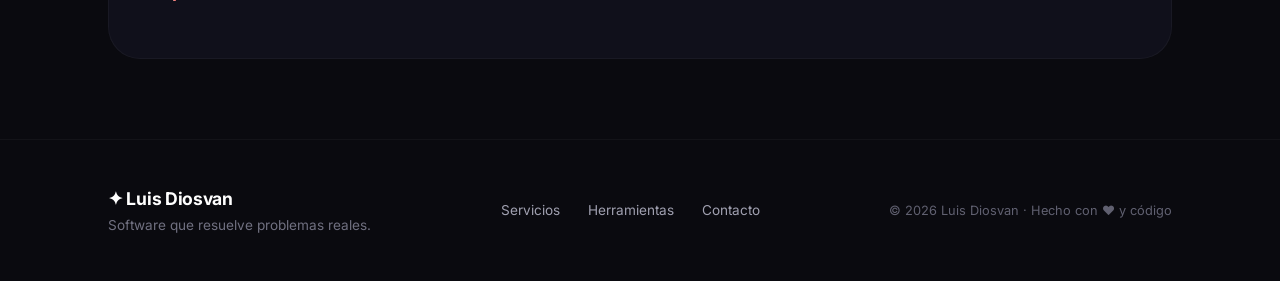
==== commit 853b2ab1: "Update index.html with new effects and content" ====
--- a/index.html
+++ b/index.html
@@ -1,41 +1,30 @@
-<!-- ============================================================ -->
-<!-- ============ DECLARACIÓN DEL DOCUMENTO ============ -->
-<!-- ============================================================ -->
 <!DOCTYPE html>
 <html lang="es" data-theme="dark">
-
-<!-- ============================================================ -->
-<!-- ============ HEAD - METADATOS Y RECURSOS ============ -->
-<!-- ============================================================ -->
 <head>
-    <!-- ===== CODIFICACIÓN Y VIEWPORT ===== -->
     <meta charset="UTF-8" />
     <meta name="viewport" content="width=device-width, initial-scale=1.0" />
-
-    <!-- ===== TÍTULO Y DESCRIPCIÓN SEO ===== -->
-    <title>Luis Diosvan · Software de imaginacion hecho realidad</title>
+    <title>Luis Diosvan · Software que funciona</title>
     <meta name="description" content="Desarrollo de software a medida. Automatización, herramientas y páginas web para negocios que quieren crecer." />
-
-    <!-- ===== HOJAS DE ESTILO ===== -->
     <link rel="stylesheet" href="style.css" />
-
-    <!-- ===== FUENTE DE GOOGLE ===== -->
+    <link rel="stylesheet" href="efectos.css" />  <!-- ← NUEVO: efectos únicos -->
     <link href="https://fonts.googleapis.com/css2?family=Inter:opsz,wght@14..32,300;14..32,400;14..32,600;14..32,700;14..32,800&display=swap" rel="stylesheet" />
 </head>
-
-<!-- ============================================================ -->
-<!-- ============ BODY - CONTENIDO VISIBLE ============ -->
-<!-- ============================================================ -->
 <body>
 
-    <!-- ========================================================== -->
-    <!-- ============ 1. PARTICULAS DE FONDO ============ -->
-    <!-- ========================================================== -->
+    <!-- ===== EFECTO 1: DESTELLO AL CARGAR ===== -->
+    <div class="flash-intro" id="flashIntro"></div>
+
+    <!-- ===== EFECTO 2: FONDO CON ONDAS 3D ===== -->
+    <div class="wave-background">
+        <div class="wave wave1"></div>
+        <div class="wave wave2"></div>
+        <div class="wave wave3"></div>
+    </div>
+
+    <!-- ===== EFECTO 3: PARTICULAS ===== -->
     <div id="particles-container"></div>
 
-    <!-- ========================================================== -->
-    <!-- ============ 2. SELECTOR DE TEMAS c(ARRIBA DERECHA) ============ -->
-    <!-- ========================================================== -->
+    <!-- ===== EFECTO 4: SELECTOR DE TEMAS ===== -->
     <div class="theme-selector">
         <button class="theme-btn" data-theme="dark" title="Modo Oscuro">🌙</button>
         <button class="theme-btn" data-theme="light" title="Modo Claro">☀️</button>
@@ -43,59 +32,42 @@
         <button class="theme-btn" data-theme="aurora" title="Modo Aurora">🌌</button>
     </div>
 
-    <!-- ========================================================== -->
-    <!-- ============ 3. NAVEGACIÓN ============ -->
-    <!-- ========================================================== -->
+    <!-- ===== NAVEGACIÓN ===== -->
     <nav>
         <div class="container">
-            <!-- LOGO -->
             <div class="logo">✦ Luis Diosvan</div>
-
-            <!-- ENLACES DE NAVEGACIÓN -->
             <ul class="nav-links">
-                <li><a href="#que-hago">Qienes somos</a></li>
-                <li><a href="#herramientas">Software Gratuito</a></li>
-                <li><a href="#testimonios">Comentarios</a></li>
-                <li><a href="#contacto" class="nav-cta">Contacto</a></li>
+                <li><a href="#que-hago">Qué hago</a></li>
+                <li><a href="#herramientas">Herramientas</a></li>
+                <li><a href="#testimonios">Testimonios</a></li>
+                <li><a href="#contacto" class="nav-cta">Hablar ahora</a></li>
             </ul>
-
-            <!-- BOTÓN MENÚ HAMBURGUESA (MÓVIL) -->
             <button class="menu-toggle" id="menuToggle" aria-label="Menú">☰</button>
         </div>
     </nav>
 
-    <!-- ========================================================== -->
-    <!-- ============ 4. HERO - SECCIÓN PRINCIPAL ============ -->
-    <!-- ========================================================== -->
+    <!-- ===== HERO ===== -->
     <header class="hero">
         <div class="container">
             <div class="hero-grid">
-
-                <!-- ===== COLUMNA IZQUIERDA: TEXTO ===== -->
                 <div class="hero-text">
-
-                    <!-- BADGE -->
-                    <div class="hero-badge">Analista y Desarrollor de software</div>
-
-                    <!-- TÍTULO PRINCIPAL CON TEXTO DINÁMICO -->
-                    <h1>
+                    <div class="hero-badge">🚀 Desarrollo de software</div>
+                    
+                    <!-- ===== EFECTO 5: TÍTULO CON MORPHING ===== -->
+                    <h1 class="morphing-title">
                         Convierte tus ideas en<br />
                         <span class="highlight" id="dynamic-text">herramientas que funcionan</span>
                     </h1>
-
-                    <!-- SUBTÍTULO / DESCRIPCIÓN -->
-                    <p class="hero-sub">
+                    
+                    <!-- ===== EFECTO 6: TEXTO CON EFECTO MATRIX ===== -->
+                    <p class="hero-sub matrix-text">
                         No más procesos manuales, pérdidas de tiempo o software que no se adapta.
                         Te creo soluciones a medida para que tu negocio <strong>avance más rápido</strong>.
                     </p>
-
-                    <!-- BOTONES DE ACCIÓN -->
                     <div class="hero-actions">
                         <a href="#que-hago" class="btn-primary">Ver cómo lo hago →</a>
-                        <a href="#contacto" class="btn-secondary">Hablemos y crezcamos tu negocio</a>
-                    </div>
-
-                    <!-- ESTADÍSTICAS -->
+                        <a href="#contacto" class="btn-secondary">Hablar directo</a>
+                    </div>
                     <div class="hero-stats">
                         <div class="stat">
                             <span class="stat-number" data-count="30">0</span><span class="stat-number">+</span>
@@ -112,40 +84,25 @@
                     </div>
                 </div>
 
-                <!-- ===== COLUMNA DERECHA: AVATAR + BADGES FLOTANTES ===== -->
                 <div class="hero-visual">
                     <div class="avatar-frame">
-
-                        <!-- AURA / BRILLO DE FONDO -->
                         <div class="aura-glow"></div>
-
-                        <!-- FOTO DE PERFIL (GENERADA CON API) -->
                         <img src="https://ui-avatars.com/api/?name=Luis+Diosvan&size=200&background=6c63ff&color=fff&bold=true&font-size=0.5" alt="Luis Diosvan" class="avatar-large" />
-
-                        <!-- BADGES FLOTANTES -->
                         <div class="floating-badge badge-1">⚡ Automatización</div>
                         <div class="floating-badge badge-2">🌐 Web</div>
                         <div class="floating-badge badge-3">📦 Apps</div>
-
-                        <!-- ONDAS DE ENERGÍA (ANILLOS) -->
                         <div class="wave-ring ring-1"></div>
                         <div class="wave-ring ring-2"></div>
                         <div class="wave-ring ring-3"></div>
-
-                    </div>
-                </div>
-
+                    </div>
+                </div>
             </div>
         </div>
     </header>
 
-    <!-- ========================================================== -->
-    <!-- ============ 5. SERVICIOS - QUÉ HAGO ============ -->
-    <!-- ========================================================== -->
+    <!-- ===== SERVICIOS ===== -->
     <section id="que-hago" class="services">
         <div class="container">
-
-            <!-- ENCABEZADO DE SECCIÓN -->
             <div class="section-header">
                 <span class="section-tag">Lo que hago</span>
                 <h2>Soluciones que <span class="highlight">mueven tu negocio</span></h2>
@@ -155,55 +112,42 @@
                 </p>
             </div>
 
-            <!-- TARJETAS DE SERVICIOS -->
+            <!-- ===== EFECTO 7: TARJETAS CON EFECTO HOLOGRAMA ===== -->
             <div class="services-grid">
-
-                <!-- SERVICIO 1: AUTOMATIZACIÓN -->
-                <div class="service-card">
+                <div class="service-card hologram-card">
                     <div class="service-icon">⚡</div>
                     <h3>Automatización inteligente</h3>
                     <p>Esa tarea repetitiva que odias hacer cada día... yo la convierto en un script que corre solo.</p>
                     <a href="herramientas.html" class="service-link">Ver herramientas →</a>
                 </div>
-
-                <!-- SERVICIO 2: PÁGINAS WEB (DESTACADO) -->
-                <div class="service-card highlight-card">
+                <div class="service-card highlight-card hologram-card">
                     <div class="service-icon">🌐</div>
                     <h3>Páginas web que venden</h3>
                     <p>Tu negocio necesita presencia digital. Te hago una web rápida, bonita y optimizada.</p>
                     <a href="herramientas.html" class="service-link">Ver herramientas →</a>
                 </div>
-
-                <!-- SERVICIO 3: HERRAMIENTAS A MEDIDA -->
-                <div class="service-card">
+                <div class="service-card hologram-card">
                     <div class="service-icon">📦</div>
                     <h3>Herramientas a medida</h3>
                     <p>¿Ningún software hace lo que necesitas? Te creo la solución exacta desde cero.</p>
                     <a href="herramientas.html" class="service-link">Ver herramientas →</a>
                 </div>
-
-            </div>
-        </div>
-    </section>
-
-    <!-- ========================================================== -->
-    <!-- ============ 6. HERRAMIENTAS - DESCARGAS ============ -->
-    <!-- ========================================================== -->
+            </div>
+        </div>
+    </section>
+
+    <!-- ===== HERRAMIENTAS ===== -->
     <section id="herramientas" class="tools-section">
         <div class="container">
-
-            <!-- ENCABEZADO DE SECCIÓN -->
             <div class="section-header">
                 <span class="section-tag">Descargas gratuitas</span>
                 <h2>Herramientas que <span class="highlight">ya puedes usar</span></h2>
                 <p class="section-sub">Todas mis herramientas son 100% gratuitas. Descarga, ejecuta y ahorra tiempo.</p>
             </div>
-
-            <!-- TARJETAS DE HERRAMIENTAS -->
+            
+            <!-- ===== EFECTO 8: TARJETAS POLAROID ===== -->
             <div class="tools-grid">
-
-                <!-- HERRAMIENTA 1: ORGANIZADOR -->
-                <div class="tool-card">
+                <div class="tool-card polaroid-card">
                     <div class="tool-icon">📂</div>
                     <h4>Organizador de Archivos</h4>
                     <p>Ordena tus descargas en segundos.</p>
@@ -213,9 +157,7 @@
                     </div>
                     <a href="detalle-organizador.html" class="tool-btn">Ver más →</a>
                 </div>
-
-                <!-- HERRAMIENTA 2: GENERADOR DE REPORTES -->
-                <div class="tool-card">
+                <div class="tool-card polaroid-card">
                     <div class="tool-icon">📊</div>
                     <h4>Generador de Reportes</h4>
                     <p>Convierte Excel a PDF con un clic.</p>
@@ -225,9 +167,7 @@
                     </div>
                     <a href="detalle-reportes.html" class="tool-btn">Ver más →</a>
                 </div>
-
-                <!-- HERRAMIENTA 3: LIMPIADOR -->
-                <div class="tool-card">
+                <div class="tool-card polaroid-card">
                     <div class="tool-icon">🧹</div>
                     <h4>Limpiador de Temporales</h4>
                     <p>Libera espacio en tu PC.</p>
@@ -237,33 +177,21 @@
                     </div>
                     <a href="detalle-limpiador.html" class="tool-btn">Ver más →</a>
                 </div>
-
-            </div>
-
-            <!-- BOTÓN PARA VER TODAS -->
+            </div>
             <div class="tools-cta">
                 <a href="herramientas.html" class="btn-primary">Ver todas las herramientas →</a>
             </div>
-
-        </div>
-    </section>
-
-    <!-- ========================================================== -->
-    <!-- ============ 7. TESTIMONIOS ============ -->
-    <!-- ========================================================== -->
+        </div>
+    </section>
+
+    <!-- ===== TESTIMONIOS ===== -->
     <section id="testimonios" class="testimonials">
         <div class="container">
-
-            <!-- ENCABEZADO DE SECCIÓN -->
             <div class="section-header">
                 <span class="section-tag">Lo que dicen</span>
                 <h2>Confianza que <span class="highlight">construye proyectos</span></h2>
             </div>
-
-            <!-- TARJETAS DE TESTIMONIOS -->
             <div class="testimonials-grid">
-
-                <!-- TESTIMONIO 1 -->
                 <div class="testimonial-card">
                     <div class="testimonial-stars">★★★★★</div>
                     <p>"Luis me creó un script que me ahorra 10 horas a la semana. Increíblemente simple y efectivo."</p>
@@ -272,8 +200,6 @@
                         <span>Dueño de tienda online</span>
                     </div>
                 </div>
-
-                <!-- TESTIMONIO 2 -->
                 <div class="testimonial-card">
                     <div class="testimonial-stars">★★★★★</div>
                     <p>"Mi página web pasó de ser un adorno a una máquina de ventas."</p>
@@ -282,8 +208,6 @@
                         <span>Emprendedora digital</span>
                     </div>
                 </div>
-
-                <!-- TESTIMONIO 3 -->
                 <div class="testimonial-card">
                     <div class="testimonial-stars">★★★★★</div>
                     <p>"El generador de reportes me salvó la vida. PDFs perfectos en segundos."</p>
@@ -292,77 +216,53 @@
                         <span>Gerente de operaciones</span>
                     </div>
                 </div>
-
-            </div>
-        </div>
-    </section>
-
-    <!-- ========================================================== -->
-    <!-- ============ 8. CONTACTO ============ -->
-    <!-- ========================================================== -->
+            </div>
+        </div>
+    </section>
+
+    <!-- ===== CONTACTO ===== -->
     <section id="contacto" class="contact">
         <div class="container">
-
-            <!-- TARJETA DE CONTACTO -->
             <div class="contact-card">
-
-                <!-- COLUMNA IZQUIERDA: INFORMACIÓN -->
                 <div class="contact-info">
                     <span class="section-tag">📬 Hablemos</span>
                     <h2>¿Tienes una idea o un problema?</h2>
                     <p>Cuéntame lo que necesitas. Sin compromiso, solo una charla para explorar cómo puedo ayudarte.</p>
-
-                    <!-- LINKS DE CONTACTO -->
                     <div class="contact-links">
                         <a href="mailto:Luiseverth@gmail.com" class="contact-link">📧 Luiseverth@gmail.com</a>
                         <a href="https://wa.me/573123456789" target="_blank" class="contact-link">💬 WhatsApp</a>
                         <a href="https://github.com/PolarEasy" target="_blank" class="contact-link">🐙 GitHub</a>
                     </div>
                 </div>
-
-                <!-- COLUMNA DERECHA: BOTÓN PRINCIPAL -->
                 <div class="contact-cta">
                     <a href="mailto:Luiseverth@gmail.com" class="btn-primary btn-large">✉️ Envíame un correo</a>
                     <p class="contact-note">📍 Disponible · Respuesta en &lt; 24 h</p>
                 </div>
-
-            </div>
-        </div>
-    </section>
-
-    <!-- ========================================================== -->
-    <!-- ============ 9. FOOTER ============ -->
-    <!-- ========================================================== -->
+            </div>
+        </div>
+    </section>
+
+    <!-- ===== FOOTER ===== -->
     <footer>
         <div class="container">
             <div class="footer-content">
-
-                <!-- COLUMNA IZQUIERDA: MARCA -->
                 <div class="footer-brand">
                     <span class="logo">✦ Luis Diosvan</span>
                     <p>Software que resuelve problemas reales.</p>
                 </div>
-
-                <!-- COLUMNA CENTRO: ENLACES RÁPIDOS -->
                 <div class="footer-links">
                     <a href="#que-hago">Servicios</a>
                     <a href="herramientas.html">Herramientas</a>
                     <a href="#contacto">Contacto</a>
                 </div>
-
-                <!-- COLUMNA DERECHA: COPYRIGHT -->
                 <div class="footer-copy">
                     <p>&copy; 2026 Luis Diosvan · Hecho con ❤️ y código</p>
                 </div>
-
             </div>
         </div>
     </footer>
 
-    <!-- ========================================================== -->
-    <!-- ============ 10. SCRIPTS ============ -->
-    <!-- ========================================================== -->
     <script src="script.js"></script>
-
+    <script src="efectos.js"></script>  <!-- ← NUEVO: efectos únicos -->
 </body>
 </html>
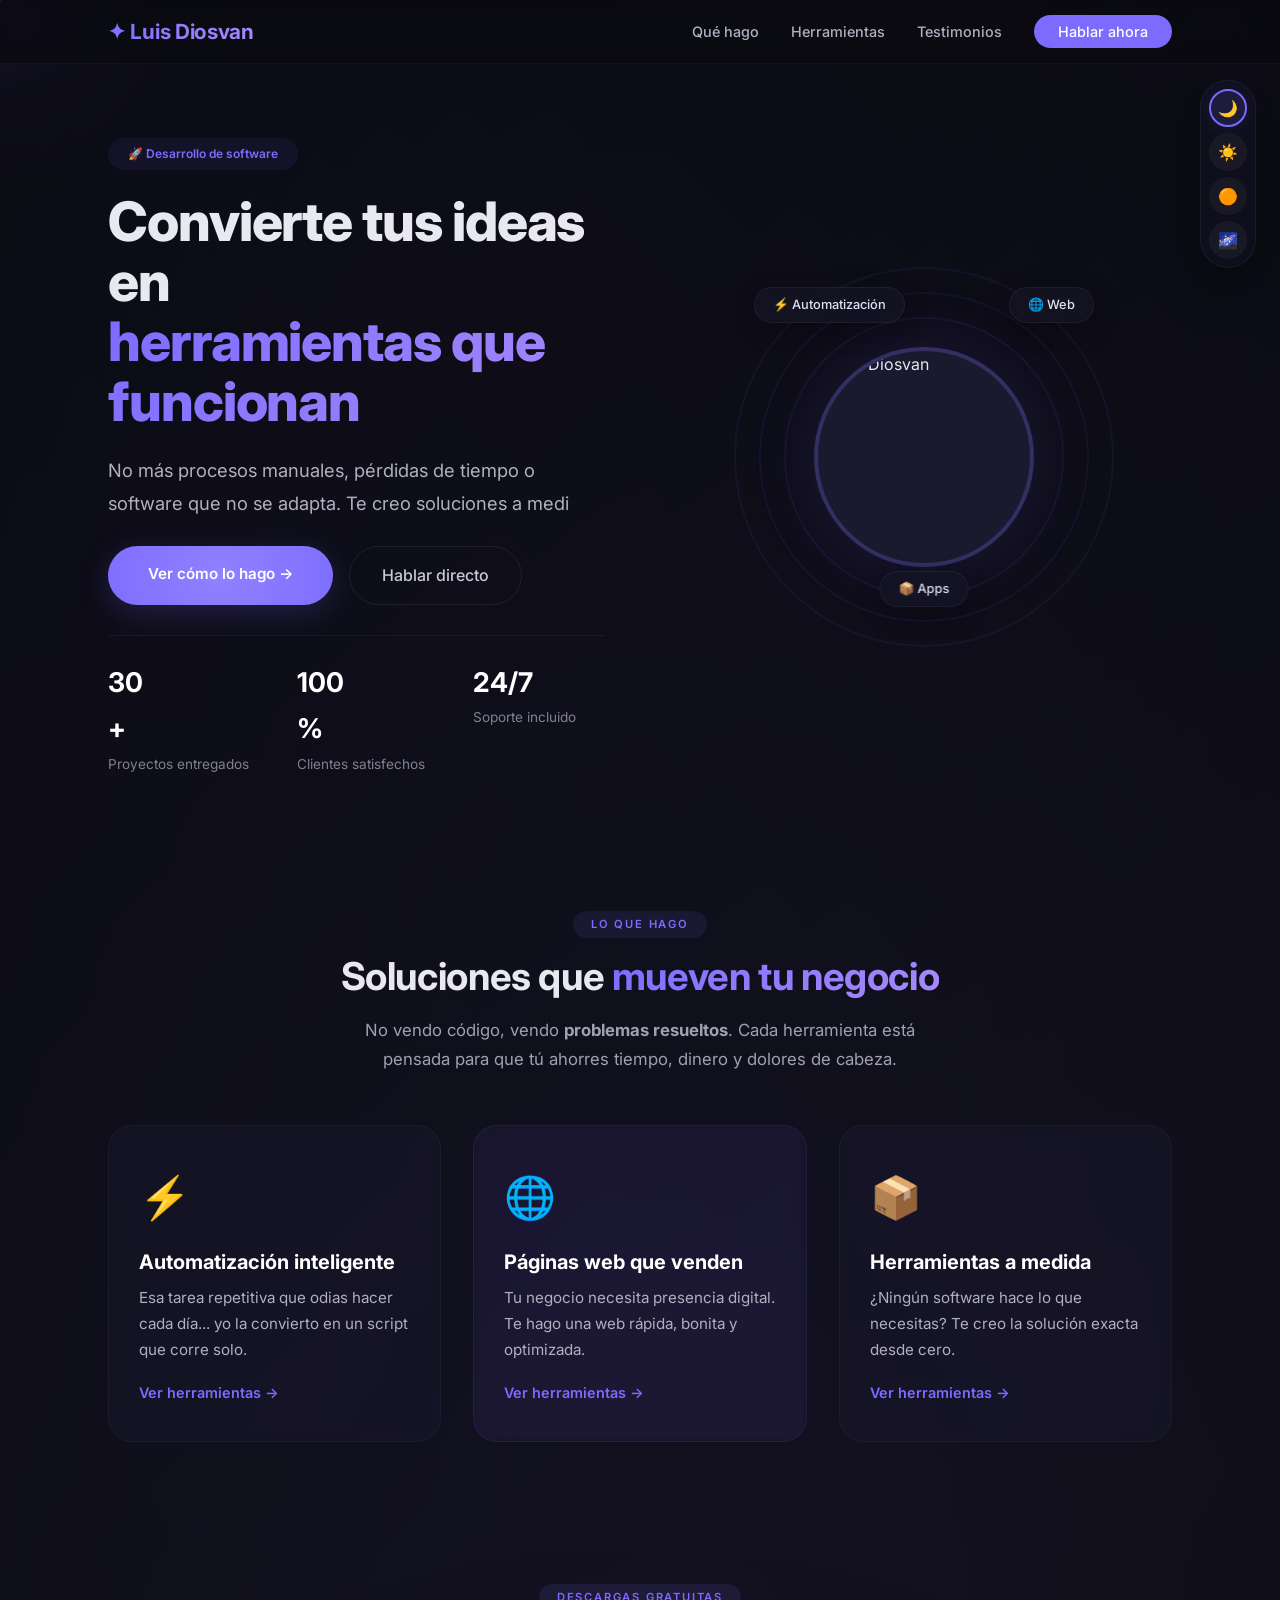
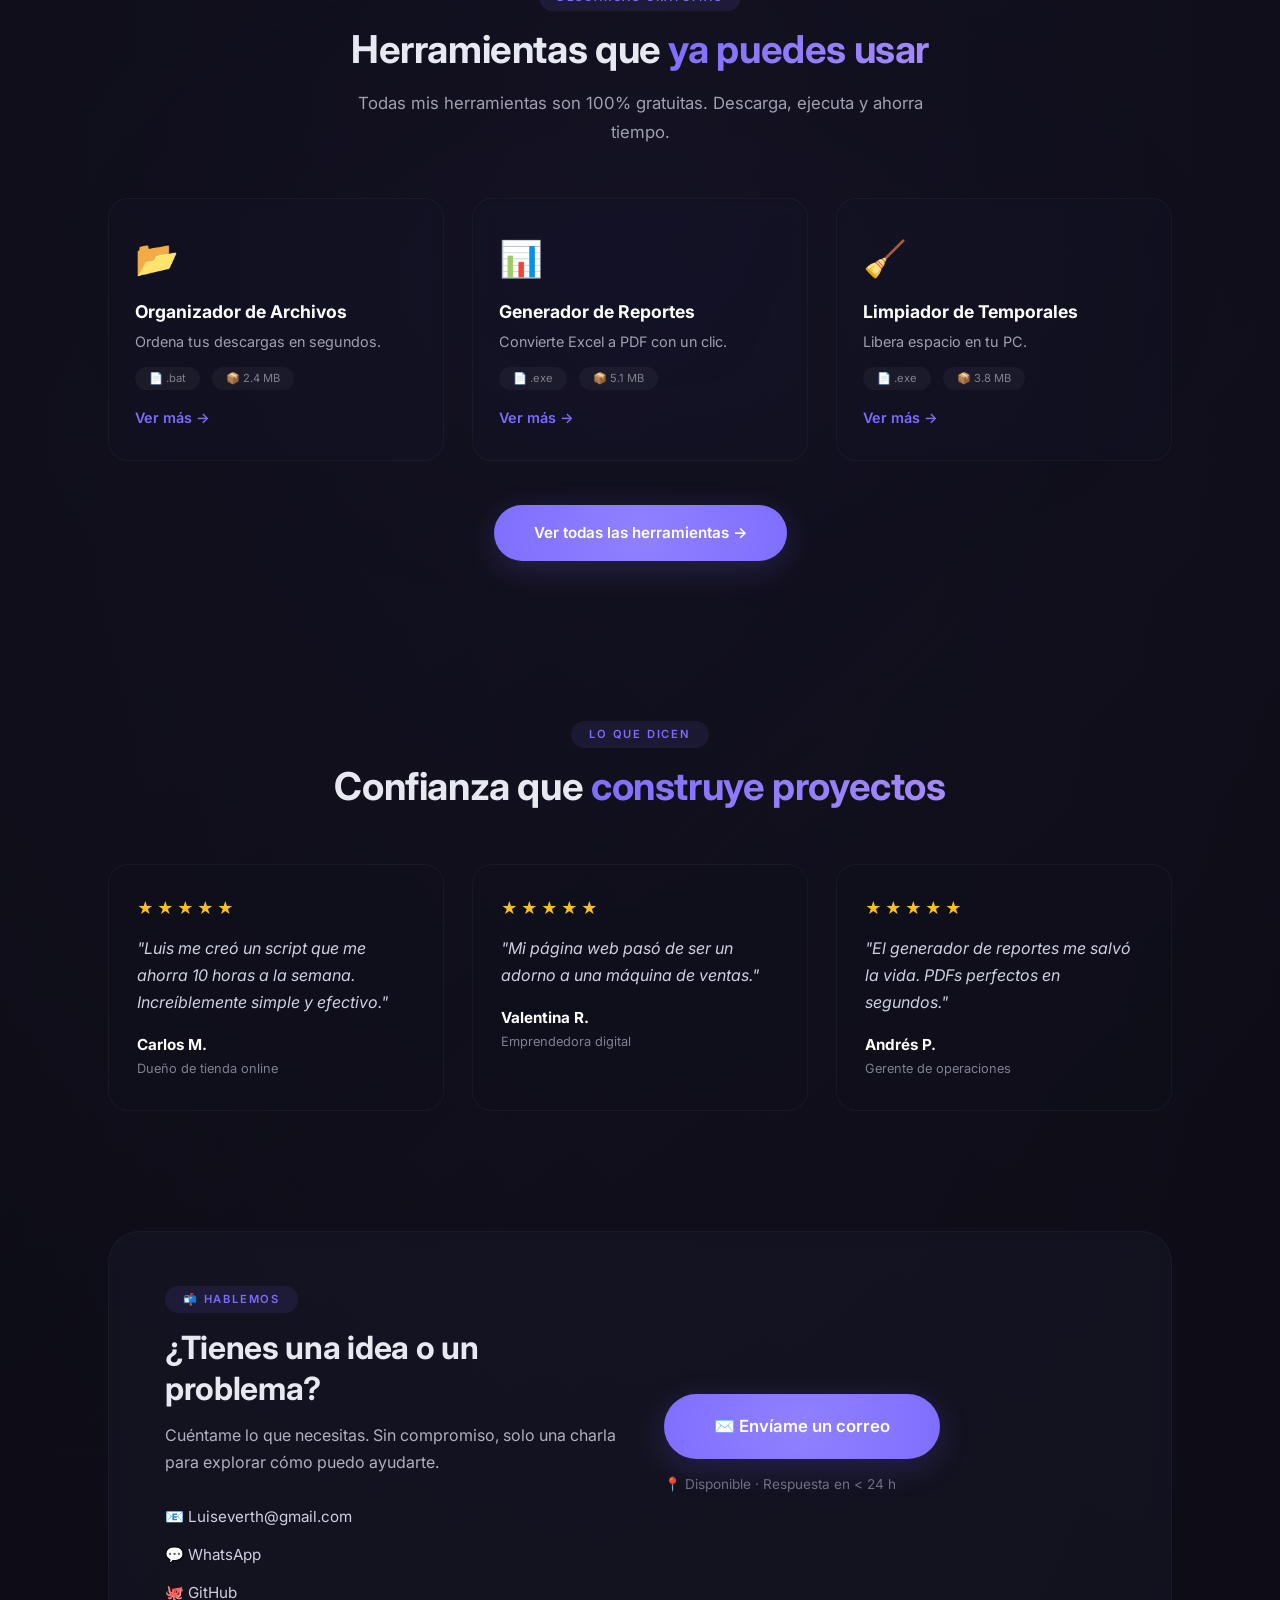
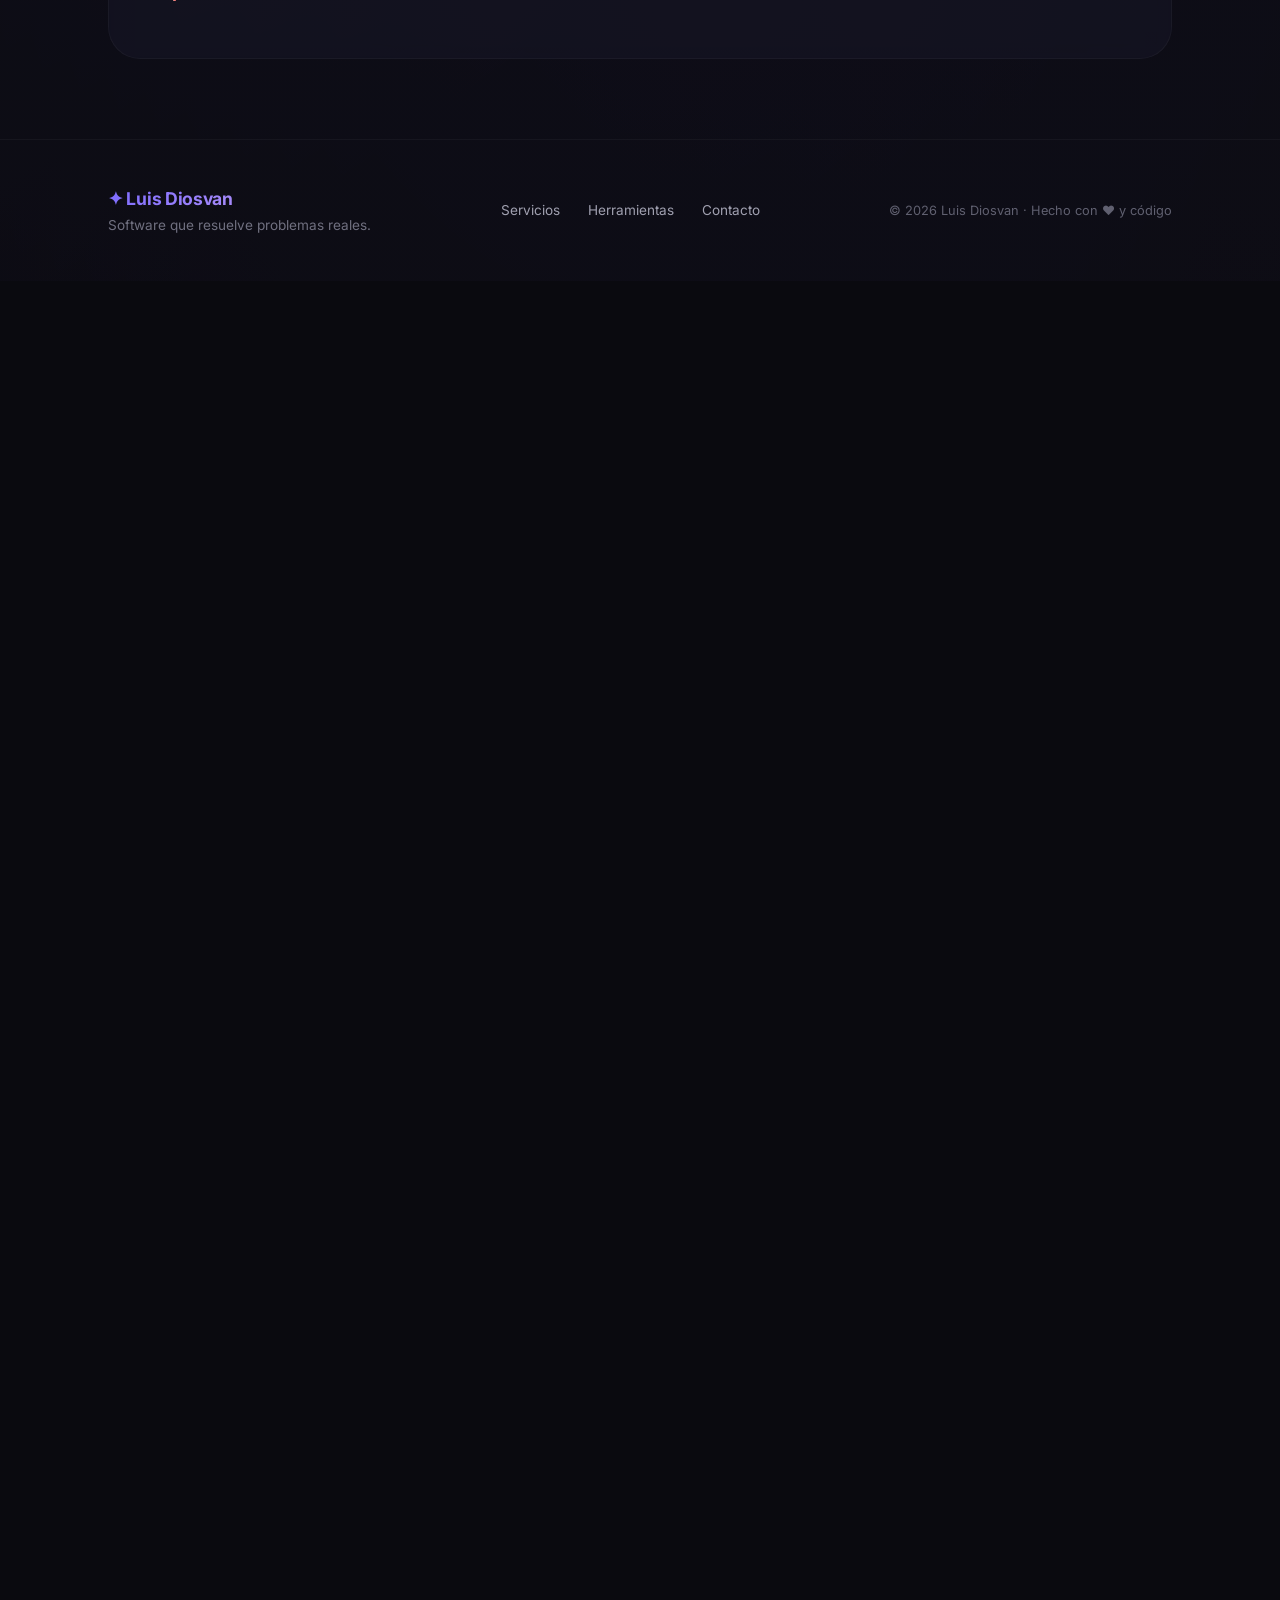
==== commit e1dedea4: "Refactor HTML comments and class names for clarity" ====
--- a/index.html
+++ b/index.html
@@ -6,25 +6,25 @@
     <title>Luis Diosvan · Software que funciona</title>
     <meta name="description" content="Desarrollo de software a medida. Automatización, herramientas y páginas web para negocios que quieren crecer." />
     <link rel="stylesheet" href="style.css" />
-    <link rel="stylesheet" href="efectos.css" />  <!-- ← NUEVO: efectos únicos -->
+    <link rel="stylesheet" href="efectos.css" />
     <link href="https://fonts.googleapis.com/css2?family=Inter:opsz,wght@14..32,300;14..32,400;14..32,600;14..32,700;14..32,800&display=swap" rel="stylesheet" />
 </head>
 <body>
 
-    <!-- ===== EFECTO 1: DESTELLO AL CARGAR ===== -->
+    <!-- ===== DESTELLO AL CARGAR ===== -->
     <div class="flash-intro" id="flashIntro"></div>
 
-    <!-- ===== EFECTO 2: FONDO CON ONDAS 3D ===== -->
+    <!-- ===== FONDO CON ONDAS 3D ===== -->
     <div class="wave-background">
         <div class="wave wave1"></div>
         <div class="wave wave2"></div>
         <div class="wave wave3"></div>
     </div>
 
-    <!-- ===== EFECTO 3: PARTICULAS ===== -->
+    <!-- ===== PARTÍCULAS ===== -->
     <div id="particles-container"></div>
 
-    <!-- ===== EFECTO 4: SELECTOR DE TEMAS ===== -->
+    <!-- ===== SELECTOR DE TEMAS ===== -->
     <div class="theme-selector">
         <button class="theme-btn" data-theme="dark" title="Modo Oscuro">🌙</button>
         <button class="theme-btn" data-theme="light" title="Modo Claro">☀️</button>
@@ -53,17 +53,18 @@
                 <div class="hero-text">
                     <div class="hero-badge">🚀 Desarrollo de software</div>
                     
-                    <!-- ===== EFECTO 5: TÍTULO CON MORPHING ===== -->
-                    <h1 class="morphing-title">
+                    <!-- ===== TÍTULO FIRME (SIN MORPHING) ===== -->
+                    <h1 class="title-firme">
                         Convierte tus ideas en<br />
                         <span class="highlight" id="dynamic-text">herramientas que funcionan</span>
                     </h1>
                     
-                    <!-- ===== EFECTO 6: TEXTO CON EFECTO MATRIX ===== -->
+                    <!-- ===== SUBTÍTULO CON EFECTO MATRIX (sutil) ===== -->
                     <p class="hero-sub matrix-text">
                         No más procesos manuales, pérdidas de tiempo o software que no se adapta.
                         Te creo soluciones a medida para que tu negocio <strong>avance más rápido</strong>.
                     </p>
+                    
                     <div class="hero-actions">
                         <a href="#que-hago" class="btn-primary">Ver cómo lo hago →</a>
                         <a href="#contacto" class="btn-secondary">Hablar directo</a>
@@ -105,14 +106,15 @@
         <div class="container">
             <div class="section-header">
                 <span class="section-tag">Lo que hago</span>
-                <h2>Soluciones que <span class="highlight">mueven tu negocio</span></h2>
+                <!-- ===== TÍTULO FIRME (SIN RESPIRACIÓN) ===== -->
+                <h2 class="title-firme">Soluciones que <span class="highlight">mueven tu negocio</span></h2>
                 <p class="section-sub">
                     No vendo código, vendo <strong>problemas resueltos</strong>.
                     Cada herramienta está pensada para que tú ahorres tiempo, dinero y dolores de cabeza.
                 </p>
             </div>
 
-            <!-- ===== EFECTO 7: TARJETAS CON EFECTO HOLOGRAMA ===== -->
+            <!-- ===== TARJETAS CON EFECTO HOLOGRAMA ===== -->
             <div class="services-grid">
                 <div class="service-card hologram-card">
                     <div class="service-icon">⚡</div>
@@ -141,11 +143,12 @@
         <div class="container">
             <div class="section-header">
                 <span class="section-tag">Descargas gratuitas</span>
-                <h2>Herramientas que <span class="highlight">ya puedes usar</span></h2>
+                <!-- ===== TÍTULO FIRME ===== -->
+                <h2 class="title-firme">Herramientas que <span class="highlight">ya puedes usar</span></h2>
                 <p class="section-sub">Todas mis herramientas son 100% gratuitas. Descarga, ejecuta y ahorra tiempo.</p>
             </div>
             
-            <!-- ===== EFECTO 8: TARJETAS POLAROID ===== -->
+            <!-- ===== TARJETAS POLAROID ===== -->
             <div class="tools-grid">
                 <div class="tool-card polaroid-card">
                     <div class="tool-icon">📂</div>
@@ -189,7 +192,8 @@
         <div class="container">
             <div class="section-header">
                 <span class="section-tag">Lo que dicen</span>
-                <h2>Confianza que <span class="highlight">construye proyectos</span></h2>
+                <!-- ===== TÍTULO FIRME ===== -->
+                <h2 class="title-firme">Confianza que <span class="highlight">construye proyectos</span></h2>
             </div>
             <div class="testimonials-grid">
                 <div class="testimonial-card">
@@ -226,7 +230,8 @@
             <div class="contact-card">
                 <div class="contact-info">
                     <span class="section-tag">📬 Hablemos</span>
-                    <h2>¿Tienes una idea o un problema?</h2>
+                    <!-- ===== TÍTULO FIRME ===== -->
+                    <h2 class="title-firme">¿Tienes una idea o un problema?</h2>
                     <p>Cuéntame lo que necesitas. Sin compromiso, solo una charla para explorar cómo puedo ayudarte.</p>
                     <div class="contact-links">
                         <a href="mailto:Luiseverth@gmail.com" class="contact-link">📧 Luiseverth@gmail.com</a>
@@ -263,6 +268,6 @@
     </footer>
 
     <script src="script.js"></script>
-    <script src="efectos.js"></script>  <!-- ← NUEVO: efectos únicos -->
+    <script src="efectos.js"></script>
 </body>
 </html>
--- a/efectos.css
+++ b/efectos.css
@@ -0,0 +1,383 @@
+/* ================================================================
+   EFECTOS ÚNICOS - Luis Diosvan
+   ================================================================ */
+
+/* ================================================================
+   1. DESTELLO AL CARGAR
+   ================================================================ */
+.flash-intro {
+    position: fixed;
+    top: 0;
+    left: 0;
+    width: 100%;
+    height: 100%;
+    background: radial-gradient(circle, rgba(124,107,255,0.8) 0%, transparent 70%);
+    z-index: 99999;
+    pointer-events: none;
+    opacity: 0;
+    animation: flashIntro 1.2s ease-out forwards;
+}
+
+@keyframes flashIntro {
+    0% { opacity: 0; transform: scale(0.8); }
+    15% { opacity: 0.9; transform: scale(1.05); }
+    30% { opacity: 0.4; transform: scale(1.3); }
+    60% { opacity: 0.1; transform: scale(1.8); }
+    100% { opacity: 0; transform: scale(2.5); }
+}
+
+/* ================================================================
+   2. FONDO CON ONDAS 3D
+   ================================================================ */
+.wave-background {
+    position: fixed;
+    top: 0;
+    left: 0;
+    width: 100%;
+    height: 100%;
+    z-index: 0;
+    pointer-events: none;
+    overflow: hidden;
+    opacity: 0.15;
+}
+
+.wave {
+    position: absolute;
+    bottom: -50%;
+    left: -50%;
+    width: 200%;
+    height: 200%;
+    border-radius: 50%;
+    background: radial-gradient(ellipse, rgba(124,107,255,0.3) 0%, transparent 60%);
+    animation: waveMove 12s ease-in-out infinite;
+}
+
+.wave1 {
+    animation-delay: 0s;
+    background: radial-gradient(ellipse, rgba(124,107,255,0.2) 0%, transparent 60%);
+}
+
+.wave2 {
+    animation-delay: -4s;
+    background: radial-gradient(ellipse, rgba(167,139,250,0.15) 0%, transparent 60%);
+    transform: rotate(45deg);
+}
+
+.wave3 {
+    animation-delay: -8s;
+    background: radial-gradient(ellipse, rgba(106,89,232,0.1) 0%, transparent 60%);
+    transform: rotate(-30deg);
+}
+
+@keyframes waveMove {
+    0% { transform: translate(0, 0) scale(1) rotate(0deg); }
+    25% { transform: translate(5%, -5%) scale(1.1) rotate(5deg); }
+    50% { transform: translate(-5%, 5%) scale(0.9) rotate(-5deg); }
+    75% { transform: translate(5%, 5%) scale(1.05) rotate(3deg); }
+    100% { transform: translate(0, 0) scale(1) rotate(0deg); }
+}
+
+/* ================================================================
+   3. EFECTO MATRIX EN EL TEXTO
+   ================================================================ */
+.matrix-text {
+    position: relative;
+    overflow: hidden;
+}
+
+.matrix-text::before {
+    content: '';
+    position: absolute;
+    top: -200%;
+    left: 0;
+    width: 100%;
+    height: 200%;
+    background: linear-gradient(to bottom, transparent 0%, rgba(124,107,255,0.05) 50%, transparent 100%);
+    animation: matrixRain 3s linear infinite;
+    pointer-events: none;
+}
+
+@keyframes matrixRain {
+    0% { transform: translateY(-100%); }
+    100% { transform: translateY(100%); }
+}
+
+/* ================================================================
+   4. MORPHING EN EL TÍTULO
+   ================================================================ */
+.morphing-title {
+    animation: morphText 4s ease-in-out infinite;
+    display: inline-block;
+}
+
+@keyframes morphText {
+    0%, 100% {
+        transform: scale(1) rotate(0deg) skewX(0deg);
+        letter-spacing: -0.02em;
+    }
+    25% {
+        transform: scale(1.02) rotate(0.5deg) skewX(1deg);
+        letter-spacing: 0.02em;
+    }
+    50% {
+        transform: scale(0.98) rotate(-0.5deg) skewX(-1deg);
+        letter-spacing: 0.01em;
+    }
+    75% {
+        transform: scale(1.01) rotate(0.3deg) skewX(0.5deg);
+        letter-spacing: -0.01em;
+    }
+}
+
+/* ================================================================
+   5. EFECTO HOLOGRAMA EN TARJETAS
+   ================================================================ */
+.hologram-card {
+    position: relative;
+    overflow: hidden;
+}
+
+.hologram-card::before {
+    content: '';
+    position: absolute;
+    top: -50%;
+    left: -50%;
+    width: 200%;
+    height: 200%;
+    background: linear-gradient(
+        45deg,
+        transparent 20%,
+        rgba(124,107,255,0.03) 30%,
+        rgba(124,107,255,0.08) 40%,
+        rgba(124,107,255,0.03) 50%,
+        transparent 60%
+    );
+    animation: hologramShine 3s ease-in-out infinite;
+    pointer-events: none;
+}
+
+@keyframes hologramShine {
+    0% { transform: translateX(-100%) rotate(25deg) scale(1.5); }
+    100% { transform: translateX(100%) rotate(25deg) scale(1.5); }
+}
+
+/* ================================================================
+   6. EFECTO POLAROID EN TARJETAS
+   ================================================================ */
+.polaroid-card {
+    transition: all 0.4s cubic-bezier(0.2, 0.9, 0.4, 1) !important;
+    transform-origin: center bottom !important;
+}
+
+.polaroid-card:hover {
+    transform: rotate(2deg) scale(1.02) translateY(-8px) !important;
+    box-shadow: 0 20px 60px rgba(0,0,0,0.3) !important;
+}
+
+.polaroid-card::after {
+    content: '';
+    position: absolute;
+    bottom: 8px;
+    left: 50%;
+    transform: translateX(-50%);
+    width: 60%;
+    height: 1px;
+    background: linear-gradient(to right, transparent, rgba(255,255,255,0.1), transparent);
+    opacity: 0;
+    transition: opacity 0.4s ease;
+}
+
+.polaroid-card:hover::after {
+    opacity: 1;
+}
+
+/* ================================================================
+   7. EFECTO LUPA EN IMÁGENES (AVATAR)
+   ================================================================ */
+.avatar-large {
+    cursor: none;
+    transition: transform 0.3s cubic-bezier(0.2, 0.9, 0.4, 1);
+}
+
+.avatar-large:hover {
+    transform: scale(1.08) rotate(-2deg);
+    filter: brightness(1.1) saturate(1.1);
+}
+
+.avatar-large:active {
+    transform: scale(0.95);
+}
+
+/* ================================================================
+   8. EFECTO TORNADO EN PARTÍCULAS (se activa con JS)
+   ================================================================ */
+.particle-tornado .particle {
+    animation: particleTornado 1.5s ease-in-out infinite !important;
+}
+
+@keyframes particleTornado {
+    0% {
+        transform: translate(0, 0) rotate(0deg) scale(1);
+        opacity: 0.6;
+    }
+    25% {
+        transform: translate(20px, -40px) rotate(90deg) scale(1.2);
+        opacity: 0.8;
+    }
+    50% {
+        transform: translate(-20px, -80px) rotate(180deg) scale(0.8);
+        opacity: 0.4;
+    }
+    75% {
+        transform: translate(10px, -120px) rotate(270deg) scale(1.1);
+        opacity: 0.7;
+    }
+    100% {
+        transform: translate(0, -160px) rotate(360deg) scale(0.9);
+        opacity: 0.2;
+    }
+}
+
+/* ================================================================
+   9. EFECTO DE GRADIENTE EN MOVIMIENTO (fondo animado)
+   ================================================================ */
+body::before {
+    content: '';
+    position: fixed;
+    top: 0;
+    left: 0;
+    width: 100%;
+    height: 100%;
+    background: linear-gradient(
+        135deg,
+        rgba(124,107,255,0.02) 0%,
+        rgba(167,139,250,0.02) 25%,
+        rgba(106,89,232,0.02) 50%,
+        rgba(124,107,255,0.02) 75%,
+        rgba(167,139,250,0.02) 100%
+    );
+    background-size: 400% 400%;
+    animation: gradientMove 15s ease-in-out infinite;
+    z-index: 0;
+    pointer-events: none;
+}
+
+@keyframes gradientMove {
+    0% { background-position: 0% 50%; }
+    25% { background-position: 100% 0%; }
+    50% { background-position: 100% 100%; }
+    75% { background-position: 0% 100%; }
+    100% { background-position: 0% 50%; }
+}
+
+/* ================================================================
+   10. EFECTO DE "RESPLANDOR" EN BOTONES
+   ================================================================ */
+.btn-primary {
+    position: relative;
+    overflow: hidden;
+}
+
+.btn-primary::before {
+    content: '';
+    position: absolute;
+    top: -50%;
+    left: -50%;
+    width: 200%;
+    height: 200%;
+    background: radial-gradient(circle, rgba(255,255,255,0.15) 0%, transparent 60%);
+    animation: buttonGlow 3s ease-in-out infinite;
+    pointer-events: none;
+}
+
+@keyframes buttonGlow {
+    0%, 100% { transform: scale(0.8) rotate(0deg); opacity: 0.3; }
+    50% { transform: scale(1.2) rotate(180deg); opacity: 0.8; }
+}
+
+/* ================================================================
+   11. EFECTO DE "CAMBIO DE COLOR" EN EL LOGO
+   ================================================================ */
+.logo {
+    background: linear-gradient(135deg, #7c6bff, #a78bfa, #7c6bff);
+    background-size: 200% 200%;
+    -webkit-background-clip: text;
+    -webkit-text-fill-color: transparent;
+    background-clip: text;
+    animation: logoShimmer 4s ease-in-out infinite;
+}
+
+@keyframes logoShimmer {
+    0% { background-position: 0% 50%; }
+    50% { background-position: 100% 50%; }
+    100% { background-position: 0% 50%; }
+}
+
+/* ================================================================
+   12. EFECTO DE "PARPADEO" EN BADGES (mejorado)
+   ================================================================ */
+.floating-badge {
+    animation: floatBadgeGlow 2.5s ease-in-out infinite !important;
+}
+
+@keyframes floatBadgeGlow {
+    0%, 100% {
+        transform: translateY(0) scale(1);
+        box-shadow: 0 0 10px rgba(124,107,255,0.1);
+    }
+    50% {
+        transform: translateY(-12px) scale(1.05);
+        box-shadow: 0 0 30px rgba(124,107,255,0.2);
+    }
+}
+
+/* ================================================================
+   13. EFECTO DE "DESTELLO" EN TARJETAS AL HOVER
+   ================================================================ */
+.service-card, .tool-card, .testimonial-card {
+    transition: all 0.4s cubic-bezier(0.2, 0.9, 0.4, 1);
+}
+
+.service-card:hover, .tool-card:hover, .testimonial-card:hover {
+    transform: translateY(-8px) scale(1.01);
+    box-shadow: 0 20px 60px rgba(124,107,255,0.08);
+}
+
+/* ================================================================
+   14. EFECTO DE "TEXTO QUE RESPIRA"
+   ================================================================ */
+.section-header h2 {
+    animation: textBreathe 3s ease-in-out infinite;
+}
+
+@keyframes textBreathe {
+    0%, 100% { transform: scale(1); opacity: 1; }
+    50% { transform: scale(1.02); opacity: 0.95; }
+}
+
+/* ================================================================
+   15. EFECTO DE "CARGANDO" EN BOTONES (hover)
+   ================================================================ */
+.btn-primary:hover {
+    animation: buttonPulse 1s ease-in-out infinite;
+}
+
+@keyframes buttonPulse {
+    0%, 100% { transform: scale(1); }
+    50% { transform: scale(1.03); }
+}
+
+/* ================================================================
+   RESPONSIVE
+   ================================================================ */
+@media (max-width: 600px) {
+    .wave-background {
+        opacity: 0.05;
+    }
+    .morphing-title {
+        animation: none;
+    }
+    .hologram-card::before {
+        animation-duration: 5s;
+    }
+}
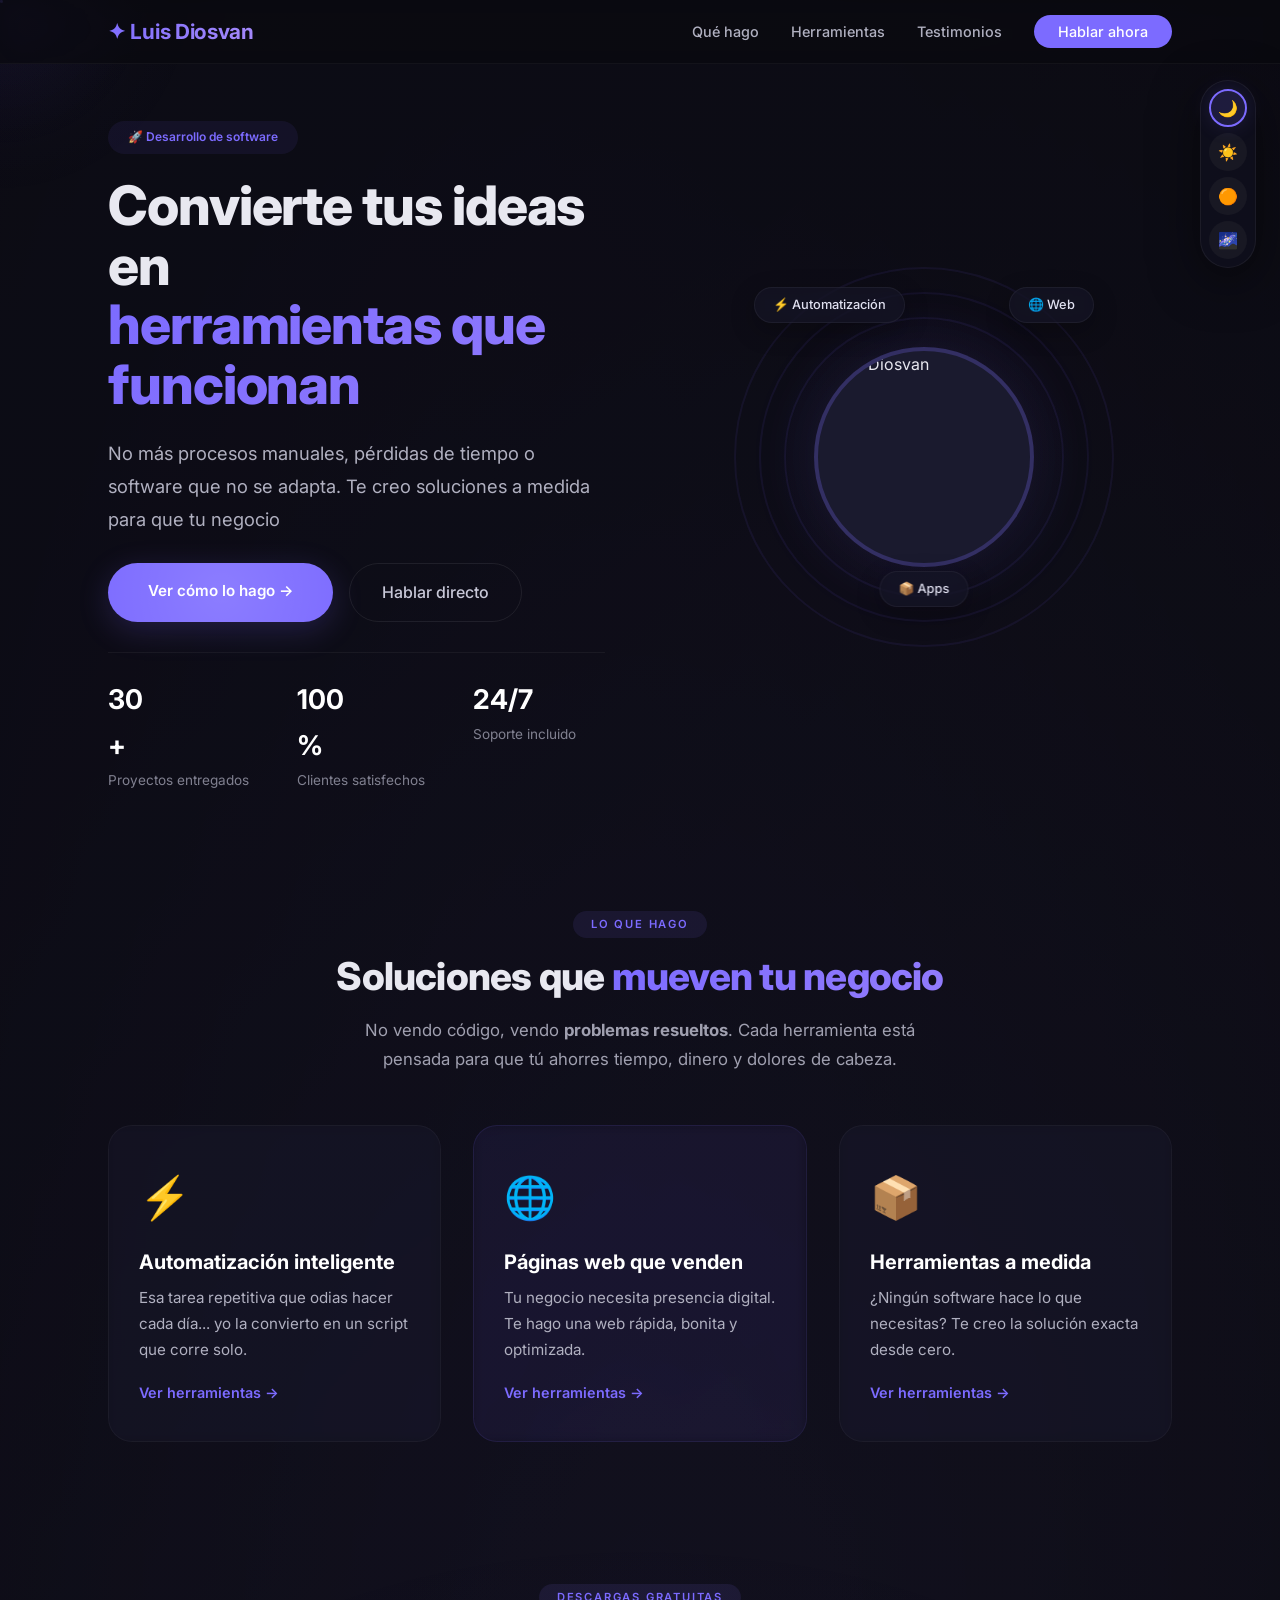
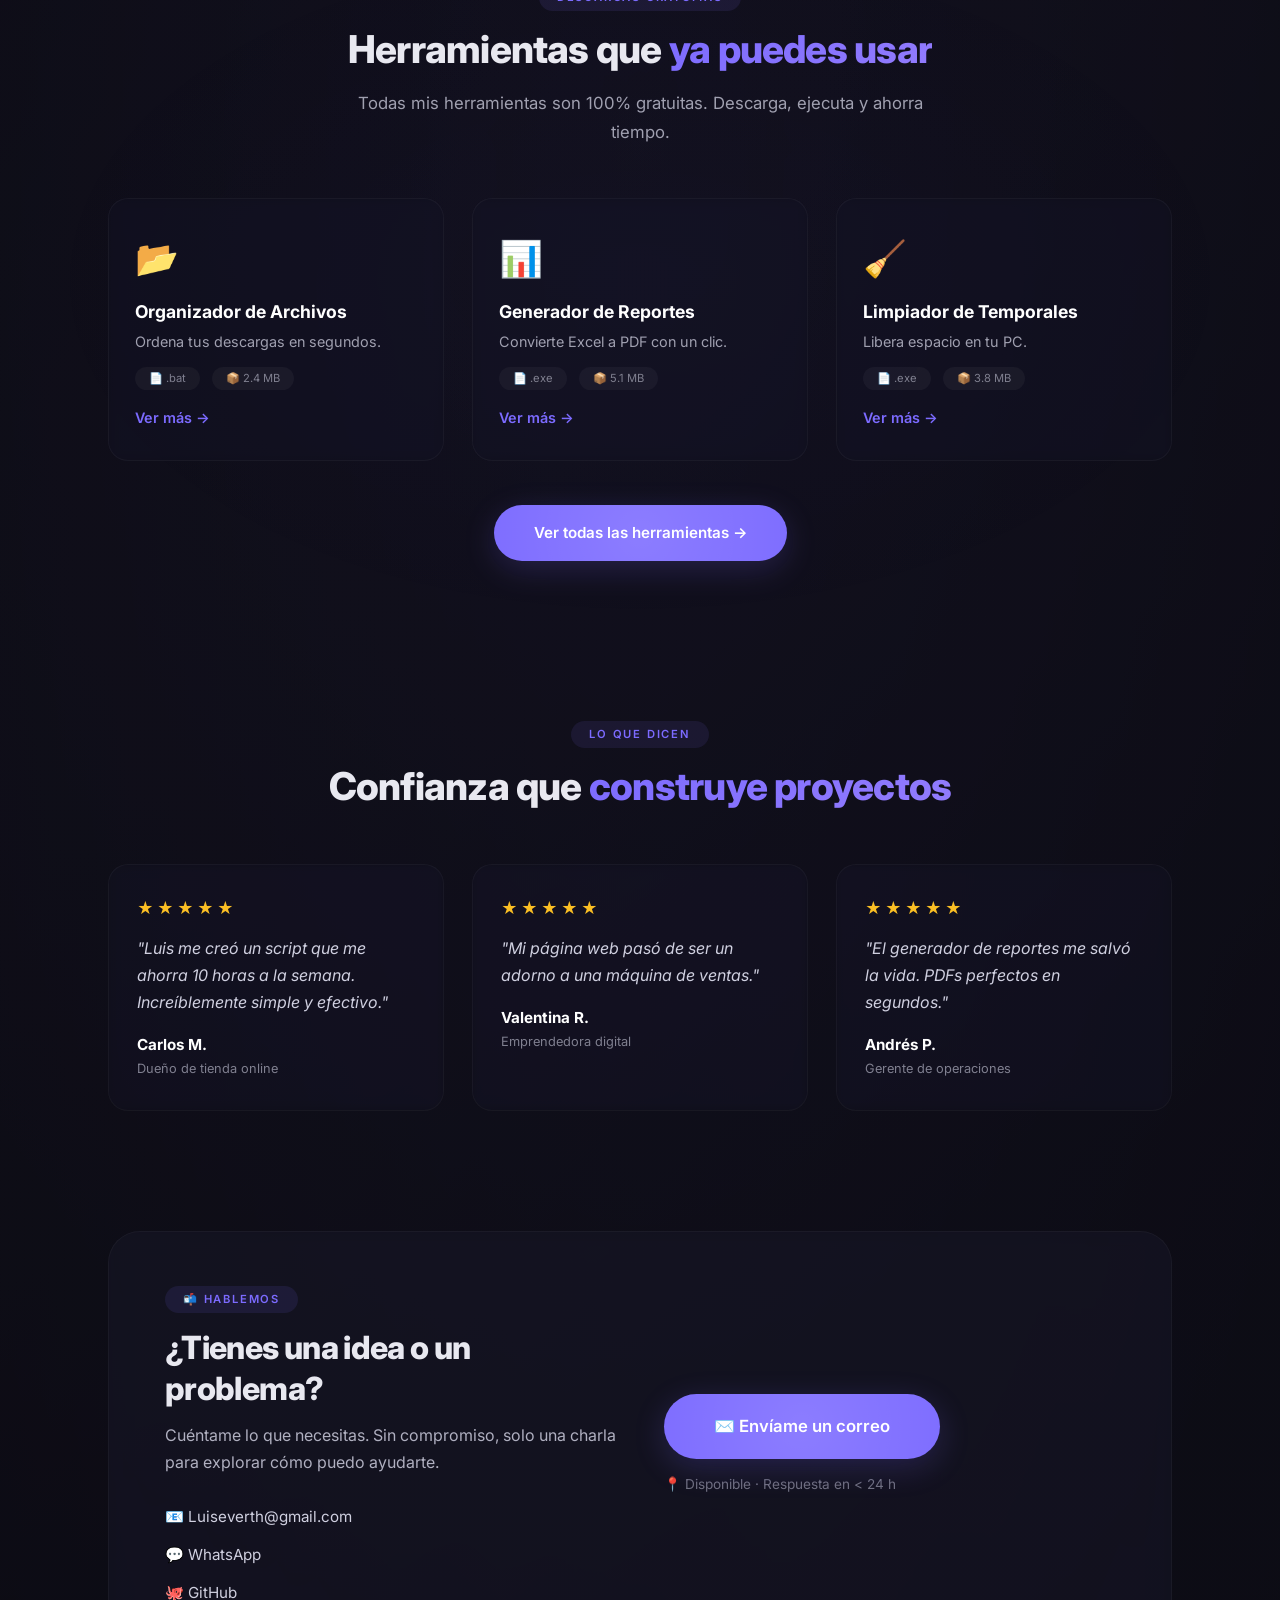
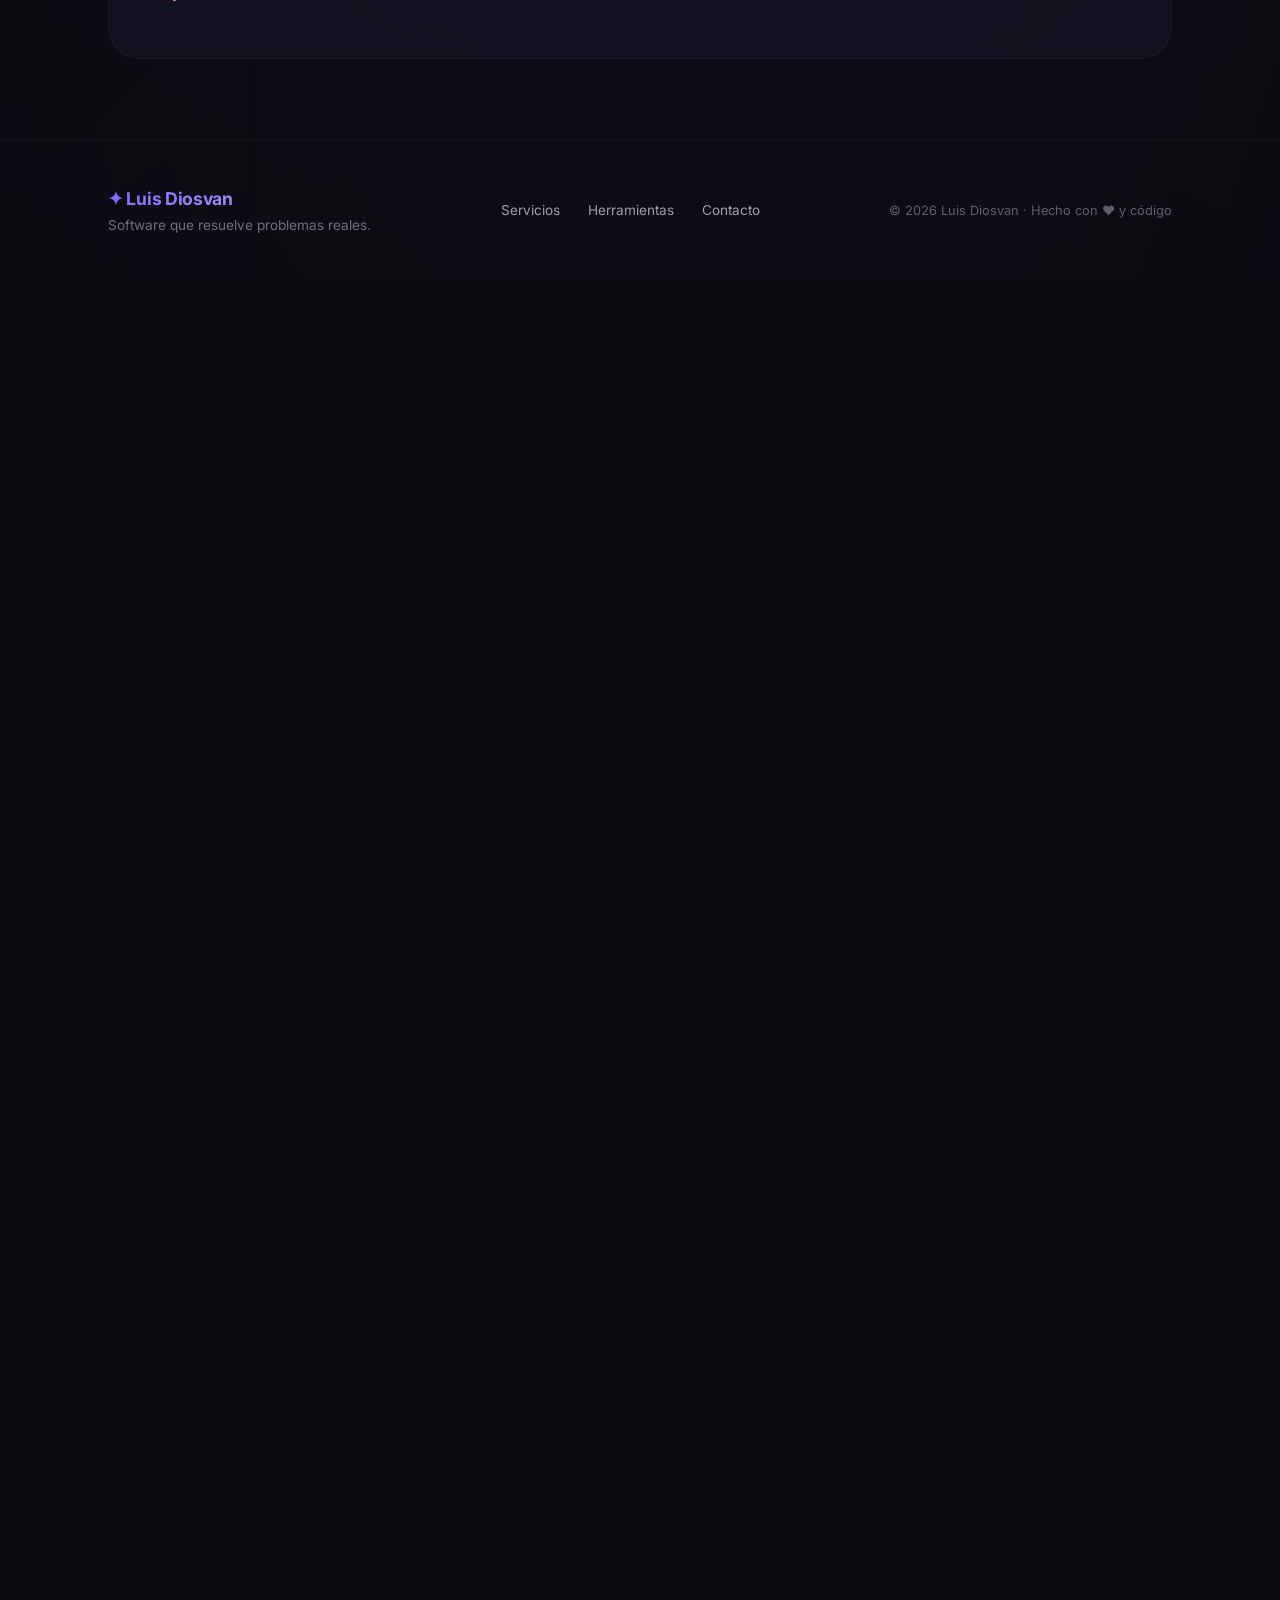
==== commit 31f2c3d4: "Update hero section subtitles and layout Replaced static subtitle with a fixed-height container for " ====
--- a/index.html
+++ b/index.html
@@ -51,24 +51,32 @@
         <div class="container">
             <div class="hero-grid">
                 <div class="hero-text">
+
+                    <!-- BADGE (ESTÁTICO) -->
                     <div class="hero-badge">🚀 Desarrollo de software</div>
-                    
-                    <!-- ===== TÍTULO FIRME (SIN MORPHING) ===== -->
+
+                    <!-- ===== TÍTULO PRINCIPAL (ESTÁTICO - SIN EFECTO DE ESCRITURA) ===== -->
                     <h1 class="title-firme">
                         Convierte tus ideas en<br />
                         <span class="highlight" id="dynamic-text">herramientas que funcionan</span>
                     </h1>
-                    
-                    <!-- ===== SUBTÍTULO CON EFECTO MATRIX (sutil) ===== -->
-                    <p class="hero-sub matrix-text">
-                        No más procesos manuales, pérdidas de tiempo o software que no se adapta.
-                        Te creo soluciones a medida para que tu negocio <strong>avance más rápido</strong>.
-                    </p>
-                    
+
+                    <!-- ===== SUBTÍTULO CON ALTURA FIJA ===== -->
+                    <!-- El contenedor tiene una altura fija para que no se mueva -->
+                    <div class="hero-sub-wrapper">
+                        <p class="hero-sub" id="typing-text">
+                            No más procesos manuales, pérdidas de tiempo o software que no se adapta.
+                            Te creo soluciones a medida para que tu negocio <strong>avance más rápido</strong>.
+                        </p>
+                    </div>
+
+                    <!-- ===== BOTONES (ESTÁTICOS) ===== -->
                     <div class="hero-actions">
                         <a href="#que-hago" class="btn-primary">Ver cómo lo hago →</a>
                         <a href="#contacto" class="btn-secondary">Hablar directo</a>
                     </div>
+
+                    <!-- ===== ESTADÍSTICAS (ESTÁTICAS) ===== -->
                     <div class="hero-stats">
                         <div class="stat">
                             <span class="stat-number" data-count="30">0</span><span class="stat-number">+</span>
@@ -83,8 +91,10 @@
                             <span class="stat-label">Soporte incluido</span>
                         </div>
                     </div>
-                </div>
-
+
+                </div>
+
+                <!-- ===== COLUMNA DERECHA: AVATAR ===== -->
                 <div class="hero-visual">
                     <div class="avatar-frame">
                         <div class="aura-glow"></div>
@@ -97,6 +107,7 @@
                         <div class="wave-ring ring-3"></div>
                     </div>
                 </div>
+
             </div>
         </div>
     </header>
@@ -106,7 +117,6 @@
         <div class="container">
             <div class="section-header">
                 <span class="section-tag">Lo que hago</span>
-                <!-- ===== TÍTULO FIRME (SIN RESPIRACIÓN) ===== -->
                 <h2 class="title-firme">Soluciones que <span class="highlight">mueven tu negocio</span></h2>
                 <p class="section-sub">
                     No vendo código, vendo <strong>problemas resueltos</strong>.
@@ -114,7 +124,6 @@
                 </p>
             </div>
 
-            <!-- ===== TARJETAS CON EFECTO HOLOGRAMA ===== -->
             <div class="services-grid">
                 <div class="service-card hologram-card">
                     <div class="service-icon">⚡</div>
@@ -143,12 +152,10 @@
         <div class="container">
             <div class="section-header">
                 <span class="section-tag">Descargas gratuitas</span>
-                <!-- ===== TÍTULO FIRME ===== -->
                 <h2 class="title-firme">Herramientas que <span class="highlight">ya puedes usar</span></h2>
                 <p class="section-sub">Todas mis herramientas son 100% gratuitas. Descarga, ejecuta y ahorra tiempo.</p>
             </div>
-            
-            <!-- ===== TARJETAS POLAROID ===== -->
+
             <div class="tools-grid">
                 <div class="tool-card polaroid-card">
                     <div class="tool-icon">📂</div>
@@ -192,7 +199,6 @@
         <div class="container">
             <div class="section-header">
                 <span class="section-tag">Lo que dicen</span>
-                <!-- ===== TÍTULO FIRME ===== -->
                 <h2 class="title-firme">Confianza que <span class="highlight">construye proyectos</span></h2>
             </div>
             <div class="testimonials-grid">
@@ -230,7 +236,6 @@
             <div class="contact-card">
                 <div class="contact-info">
                     <span class="section-tag">📬 Hablemos</span>
-                    <!-- ===== TÍTULO FIRME ===== -->
                     <h2 class="title-firme">¿Tienes una idea o un problema?</h2>
                     <p>Cuéntame lo que necesitas. Sin compromiso, solo una charla para explorar cómo puedo ayudarte.</p>
                     <div class="contact-links">
--- a/efectos.css
+++ b/efectos.css
@@ -1,9 +1,31 @@
 /* ================================================================
-   EFECTOS ÚNICOS - Luis Diosvan
-   ================================================================ */
-
-/* ================================================================
-   1. DESTELLO AL CARGAR
+   EFECTOS ÚNICOS - Luis Diosvan (VERSIÓN MEJORADA)
+   ================================================================ */
+
+/* ================================================================
+   1. TÍTULOS FIRMES (SIN MOVIMIENTO)
+   ================================================================ */
+.title-firme {
+    /* Eliminamos cualquier animación que distorsione */
+    animation: none !important;
+    transform: none !important;
+    letter-spacing: -0.02em !important;
+    font-weight: 800 !important;
+}
+
+.title-firme .highlight {
+    /* El highlight puede tener el shimmer suave */
+    animation: shimmerFirme 4s ease-in-out infinite;
+    background-size: 200% 200%;
+}
+
+@keyframes shimmerFirme {
+    0%, 100% { background-position: 0% 50%; }
+    50% { background-position: 100% 50%; }
+}
+
+/* ================================================================
+   2. DESTELLO AL CARGAR
    ================================================================ */
 .flash-intro {
     position: fixed;
@@ -27,7 +49,7 @@
 }
 
 /* ================================================================
-   2. FONDO CON ONDAS 3D
+   3. FONDO CON ONDAS 3D
    ================================================================ */
 .wave-background {
     position: fixed;
@@ -38,7 +60,7 @@
     z-index: 0;
     pointer-events: none;
     overflow: hidden;
-    opacity: 0.15;
+    opacity: 0.12;
 }
 
 .wave {
@@ -48,13 +70,12 @@
     width: 200%;
     height: 200%;
     border-radius: 50%;
-    background: radial-gradient(ellipse, rgba(124,107,255,0.3) 0%, transparent 60%);
     animation: waveMove 12s ease-in-out infinite;
 }
 
 .wave1 {
     animation-delay: 0s;
-    background: radial-gradient(ellipse, rgba(124,107,255,0.2) 0%, transparent 60%);
+    background: radial-gradient(ellipse, rgba(124,107,255,0.25) 0%, transparent 60%);
 }
 
 .wave2 {
@@ -78,7 +99,7 @@
 }
 
 /* ================================================================
-   3. EFECTO MATRIX EN EL TEXTO
+   4. EFECTO MATRIX EN SUBTÍTULOS (sutil)
    ================================================================ */
 .matrix-text {
     position: relative;
@@ -92,41 +113,14 @@
     left: 0;
     width: 100%;
     height: 200%;
-    background: linear-gradient(to bottom, transparent 0%, rgba(124,107,255,0.05) 50%, transparent 100%);
-    animation: matrixRain 3s linear infinite;
+    background: linear-gradient(to bottom, transparent 0%, rgba(124,107,255,0.04) 50%, transparent 100%);
+    animation: matrixRain 4s linear infinite;
     pointer-events: none;
 }
 
 @keyframes matrixRain {
     0% { transform: translateY(-100%); }
     100% { transform: translateY(100%); }
-}
-
-/* ================================================================
-   4. MORPHING EN EL TÍTULO
-   ================================================================ */
-.morphing-title {
-    animation: morphText 4s ease-in-out infinite;
-    display: inline-block;
-}
-
-@keyframes morphText {
-    0%, 100% {
-        transform: scale(1) rotate(0deg) skewX(0deg);
-        letter-spacing: -0.02em;
-    }
-    25% {
-        transform: scale(1.02) rotate(0.5deg) skewX(1deg);
-        letter-spacing: 0.02em;
-    }
-    50% {
-        transform: scale(0.98) rotate(-0.5deg) skewX(-1deg);
-        letter-spacing: 0.01em;
-    }
-    75% {
-        transform: scale(1.01) rotate(0.3deg) skewX(0.5deg);
-        letter-spacing: -0.01em;
-    }
 }
 
 /* ================================================================
@@ -152,7 +146,7 @@
         rgba(124,107,255,0.03) 50%,
         transparent 60%
     );
-    animation: hologramShine 3s ease-in-out infinite;
+    animation: hologramShine 3.5s ease-in-out infinite;
     pointer-events: none;
 }
 
@@ -162,7 +156,7 @@
 }
 
 /* ================================================================
-   6. EFECTO POLAROID EN TARJETAS
+   6. EFECTO POLAROID EN TARJETAS (mejorado)
    ================================================================ */
 .polaroid-card {
     transition: all 0.4s cubic-bezier(0.2, 0.9, 0.4, 1) !important;
@@ -170,7 +164,7 @@
 }
 
 .polaroid-card:hover {
-    transform: rotate(2deg) scale(1.02) translateY(-8px) !important;
+    transform: rotate(1.5deg) scale(1.02) translateY(-8px) !important;
     box-shadow: 0 20px 60px rgba(0,0,0,0.3) !important;
 }
 
@@ -192,7 +186,7 @@
 }
 
 /* ================================================================
-   7. EFECTO LUPA EN IMÁGENES (AVATAR)
+   7. EFECTO LUPA EN AVATAR
    ================================================================ */
 .avatar-large {
     cursor: none;
@@ -200,8 +194,8 @@
 }
 
 .avatar-large:hover {
-    transform: scale(1.08) rotate(-2deg);
-    filter: brightness(1.1) saturate(1.1);
+    transform: scale(1.06) rotate(-2deg);
+    filter: brightness(1.08) saturate(1.08);
 }
 
 .avatar-large:active {
@@ -209,7 +203,7 @@
 }
 
 /* ================================================================
-   8. EFECTO TORNADO EN PARTÍCULAS (se activa con JS)
+   8. EFECTO TORNADO EN PARTÍCULAS
    ================================================================ */
 .particle-tornado .particle {
     animation: particleTornado 1.5s ease-in-out infinite !important;
@@ -221,25 +215,25 @@
         opacity: 0.6;
     }
     25% {
-        transform: translate(20px, -40px) rotate(90deg) scale(1.2);
+        transform: translate(15px, -30px) rotate(90deg) scale(1.2);
         opacity: 0.8;
     }
     50% {
-        transform: translate(-20px, -80px) rotate(180deg) scale(0.8);
+        transform: translate(-15px, -60px) rotate(180deg) scale(0.8);
         opacity: 0.4;
     }
     75% {
-        transform: translate(10px, -120px) rotate(270deg) scale(1.1);
+        transform: translate(8px, -90px) rotate(270deg) scale(1.1);
         opacity: 0.7;
     }
     100% {
-        transform: translate(0, -160px) rotate(360deg) scale(0.9);
+        transform: translate(0, -120px) rotate(360deg) scale(0.9);
         opacity: 0.2;
     }
 }
 
 /* ================================================================
-   9. EFECTO DE GRADIENTE EN MOVIMIENTO (fondo animado)
+   9. FONDO CON GRADIENTE ANIMADO
    ================================================================ */
 body::before {
     content: '';
@@ -250,14 +244,14 @@
     height: 100%;
     background: linear-gradient(
         135deg,
-        rgba(124,107,255,0.02) 0%,
-        rgba(167,139,250,0.02) 25%,
-        rgba(106,89,232,0.02) 50%,
-        rgba(124,107,255,0.02) 75%,
-        rgba(167,139,250,0.02) 100%
+        rgba(124,107,255,0.015) 0%,
+        rgba(167,139,250,0.015) 25%,
+        rgba(106,89,232,0.015) 50%,
+        rgba(124,107,255,0.015) 75%,
+        rgba(167,139,250,0.015) 100%
     );
     background-size: 400% 400%;
-    animation: gradientMove 15s ease-in-out infinite;
+    animation: gradientMove 20s ease-in-out infinite;
     z-index: 0;
     pointer-events: none;
 }
@@ -271,7 +265,7 @@
 }
 
 /* ================================================================
-   10. EFECTO DE "RESPLANDOR" EN BOTONES
+   10. BOTONES CON RESPLANDOR
    ================================================================ */
 .btn-primary {
     position: relative;
@@ -285,18 +279,18 @@
     left: -50%;
     width: 200%;
     height: 200%;
-    background: radial-gradient(circle, rgba(255,255,255,0.15) 0%, transparent 60%);
-    animation: buttonGlow 3s ease-in-out infinite;
+    background: radial-gradient(circle, rgba(255,255,255,0.12) 0%, transparent 60%);
+    animation: buttonGlow 4s ease-in-out infinite;
     pointer-events: none;
 }
 
 @keyframes buttonGlow {
-    0%, 100% { transform: scale(0.8) rotate(0deg); opacity: 0.3; }
-    50% { transform: scale(1.2) rotate(180deg); opacity: 0.8; }
-}
-
-/* ================================================================
-   11. EFECTO DE "CAMBIO DE COLOR" EN EL LOGO
+    0%, 100% { transform: scale(0.8) rotate(0deg); opacity: 0.2; }
+    50% { transform: scale(1.2) rotate(180deg); opacity: 0.7; }
+}
+
+/* ================================================================
+   11. LOGO CON GRADIENTE ANIMADO
    ================================================================ */
 .logo {
     background: linear-gradient(135deg, #7c6bff, #a78bfa, #7c6bff);
@@ -304,7 +298,7 @@
     -webkit-background-clip: text;
     -webkit-text-fill-color: transparent;
     background-clip: text;
-    animation: logoShimmer 4s ease-in-out infinite;
+    animation: logoShimmer 5s ease-in-out infinite;
 }
 
 @keyframes logoShimmer {
@@ -314,7 +308,7 @@
 }
 
 /* ================================================================
-   12. EFECTO DE "PARPADEO" EN BADGES (mejorado)
+   12. BADGES MEJORADOS
    ================================================================ */
 .floating-badge {
     animation: floatBadgeGlow 2.5s ease-in-out infinite !important;
@@ -323,61 +317,85 @@
 @keyframes floatBadgeGlow {
     0%, 100% {
         transform: translateY(0) scale(1);
-        box-shadow: 0 0 10px rgba(124,107,255,0.1);
+        box-shadow: 0 0 10px rgba(124,107,255,0.05);
     }
     50% {
-        transform: translateY(-12px) scale(1.05);
-        box-shadow: 0 0 30px rgba(124,107,255,0.2);
-    }
-}
-
-/* ================================================================
-   13. EFECTO DE "DESTELLO" EN TARJETAS AL HOVER
+        transform: translateY(-10px) scale(1.04);
+        box-shadow: 0 0 30px rgba(124,107,255,0.15);
+    }
+}
+
+/* ================================================================
+   13. EFECTO "VIDRIO" EN TARJETAS (NUEVO)
    ================================================================ */
 .service-card, .tool-card, .testimonial-card {
+    backdrop-filter: blur(6px);
+    -webkit-backdrop-filter: blur(6px);
     transition: all 0.4s cubic-bezier(0.2, 0.9, 0.4, 1);
 }
 
 .service-card:hover, .tool-card:hover, .testimonial-card:hover {
     transform: translateY(-8px) scale(1.01);
-    box-shadow: 0 20px 60px rgba(124,107,255,0.08);
-}
-
-/* ================================================================
-   14. EFECTO DE "TEXTO QUE RESPIRA"
-   ================================================================ */
-.section-header h2 {
-    animation: textBreathe 3s ease-in-out infinite;
-}
-
-@keyframes textBreathe {
-    0%, 100% { transform: scale(1); opacity: 1; }
-    50% { transform: scale(1.02); opacity: 0.95; }
-}
-
-/* ================================================================
-   15. EFECTO DE "CARGANDO" EN BOTONES (hover)
-   ================================================================ */
-.btn-primary:hover {
-    animation: buttonPulse 1s ease-in-out infinite;
-}
-
-@keyframes buttonPulse {
-    0%, 100% { transform: scale(1); }
-    50% { transform: scale(1.03); }
-}
-
-/* ================================================================
-   RESPONSIVE
+    box-shadow: 0 20px 60px rgba(124,107,255,0.06);
+}
+
+/* ================================================================
+   14. EFECTO "NEÓN" EN EL BORDE DE TARJETAS (NUEVO)
+   ================================================================ */
+.service-card, .tool-card, .testimonial-card {
+    position: relative;
+    border: 1px solid rgba(255,255,255,0.04);
+    transition: border-color 0.4s ease, box-shadow 0.4s ease;
+}
+
+.service-card:hover, .tool-card:hover, .testimonial-card:hover {
+    border-color: rgba(124,107,255,0.2);
+    box-shadow: 0 0 30px rgba(124,107,255,0.02);
+}
+
+/* ================================================================
+   15. EFECTO "CINTA MAGNÉTICA" EN EL TEXTO (NUEVO - sutil)
+   ================================================================ */
+.hero-sub, .section-sub {
+    position: relative;
+    display: inline-block;
+}
+
+.hero-sub::after, .section-sub::after {
+    content: '';
+    position: absolute;
+    bottom: -2px;
+    left: 0;
+    width: 0%;
+    height: 1px;
+    background: linear-gradient(to right, rgba(124,107,255,0.3), transparent);
+    animation: magneticTape 6s ease-in-out infinite;
+}
+
+@keyframes magneticTape {
+    0%, 100% { width: 0%; left: 0; }
+    25% { width: 30%; left: 0; }
+    50% { width: 0%; left: 50%; }
+    75% { width: 30%; left: 70%; }
+}
+
+/* ================================================================
+   16. RESPONSIVE
    ================================================================ */
 @media (max-width: 600px) {
     .wave-background {
-        opacity: 0.05;
-    }
-    .morphing-title {
-        animation: none;
+        opacity: 0.04;
+    }
+    .matrix-text::before {
+        animation-duration: 6s;
     }
     .hologram-card::before {
         animation-duration: 5s;
     }
-}
+    .floating-badge {
+        animation-duration: 3s !important;
+    }
+    .hero-sub::after, .section-sub::after {
+        animation-duration: 8s;
+    }
+}
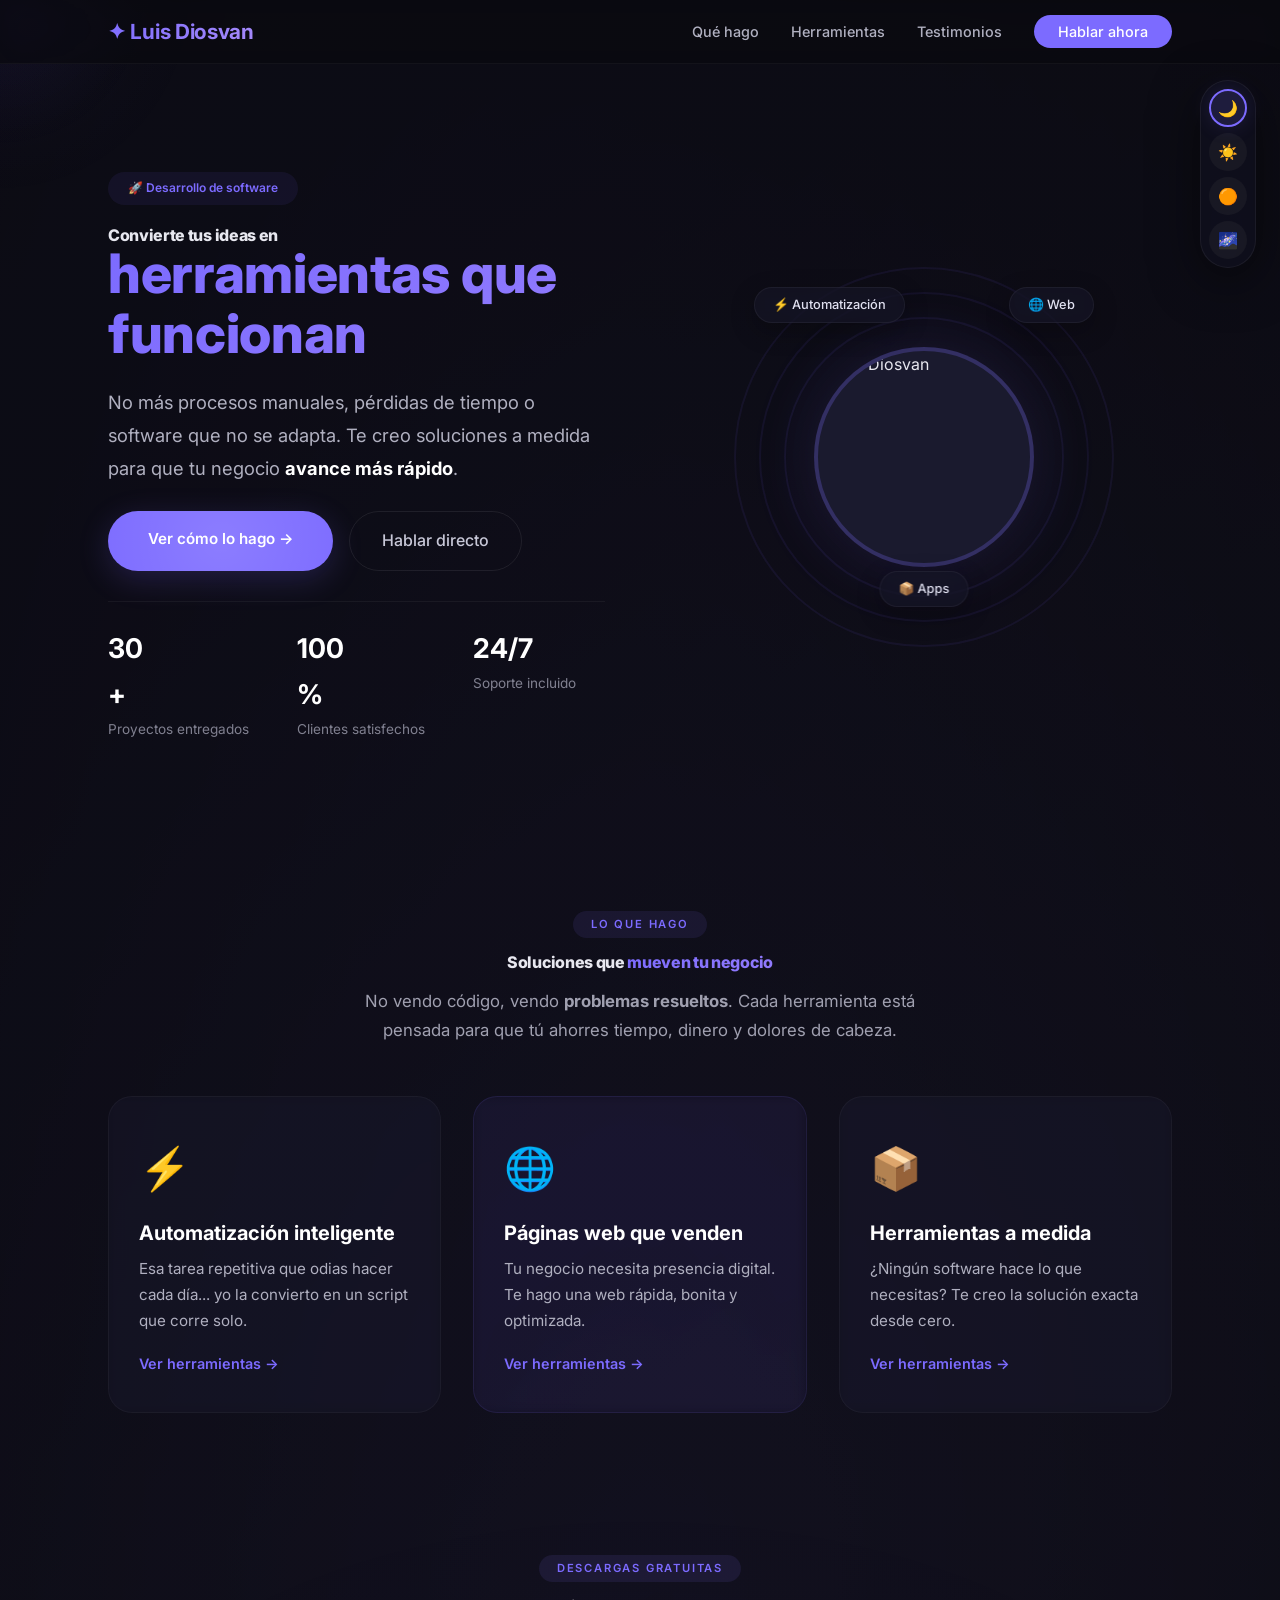
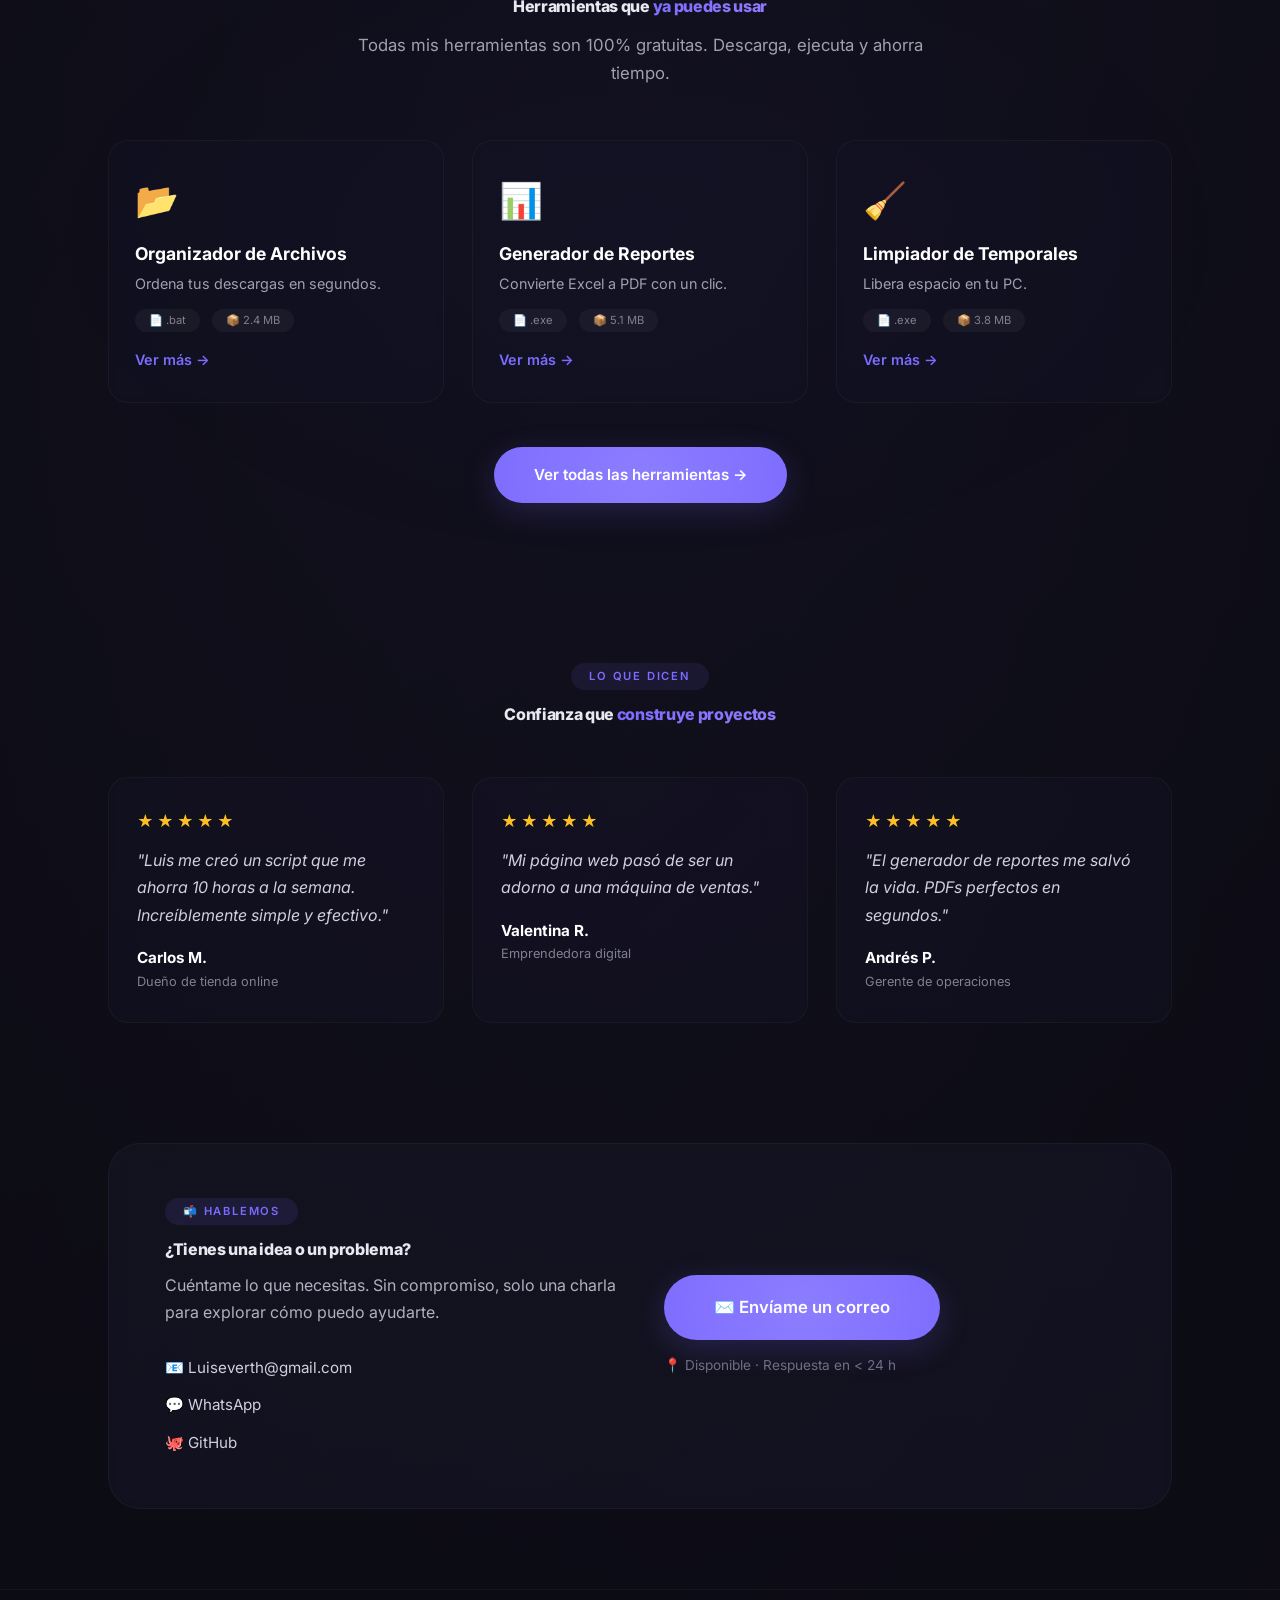
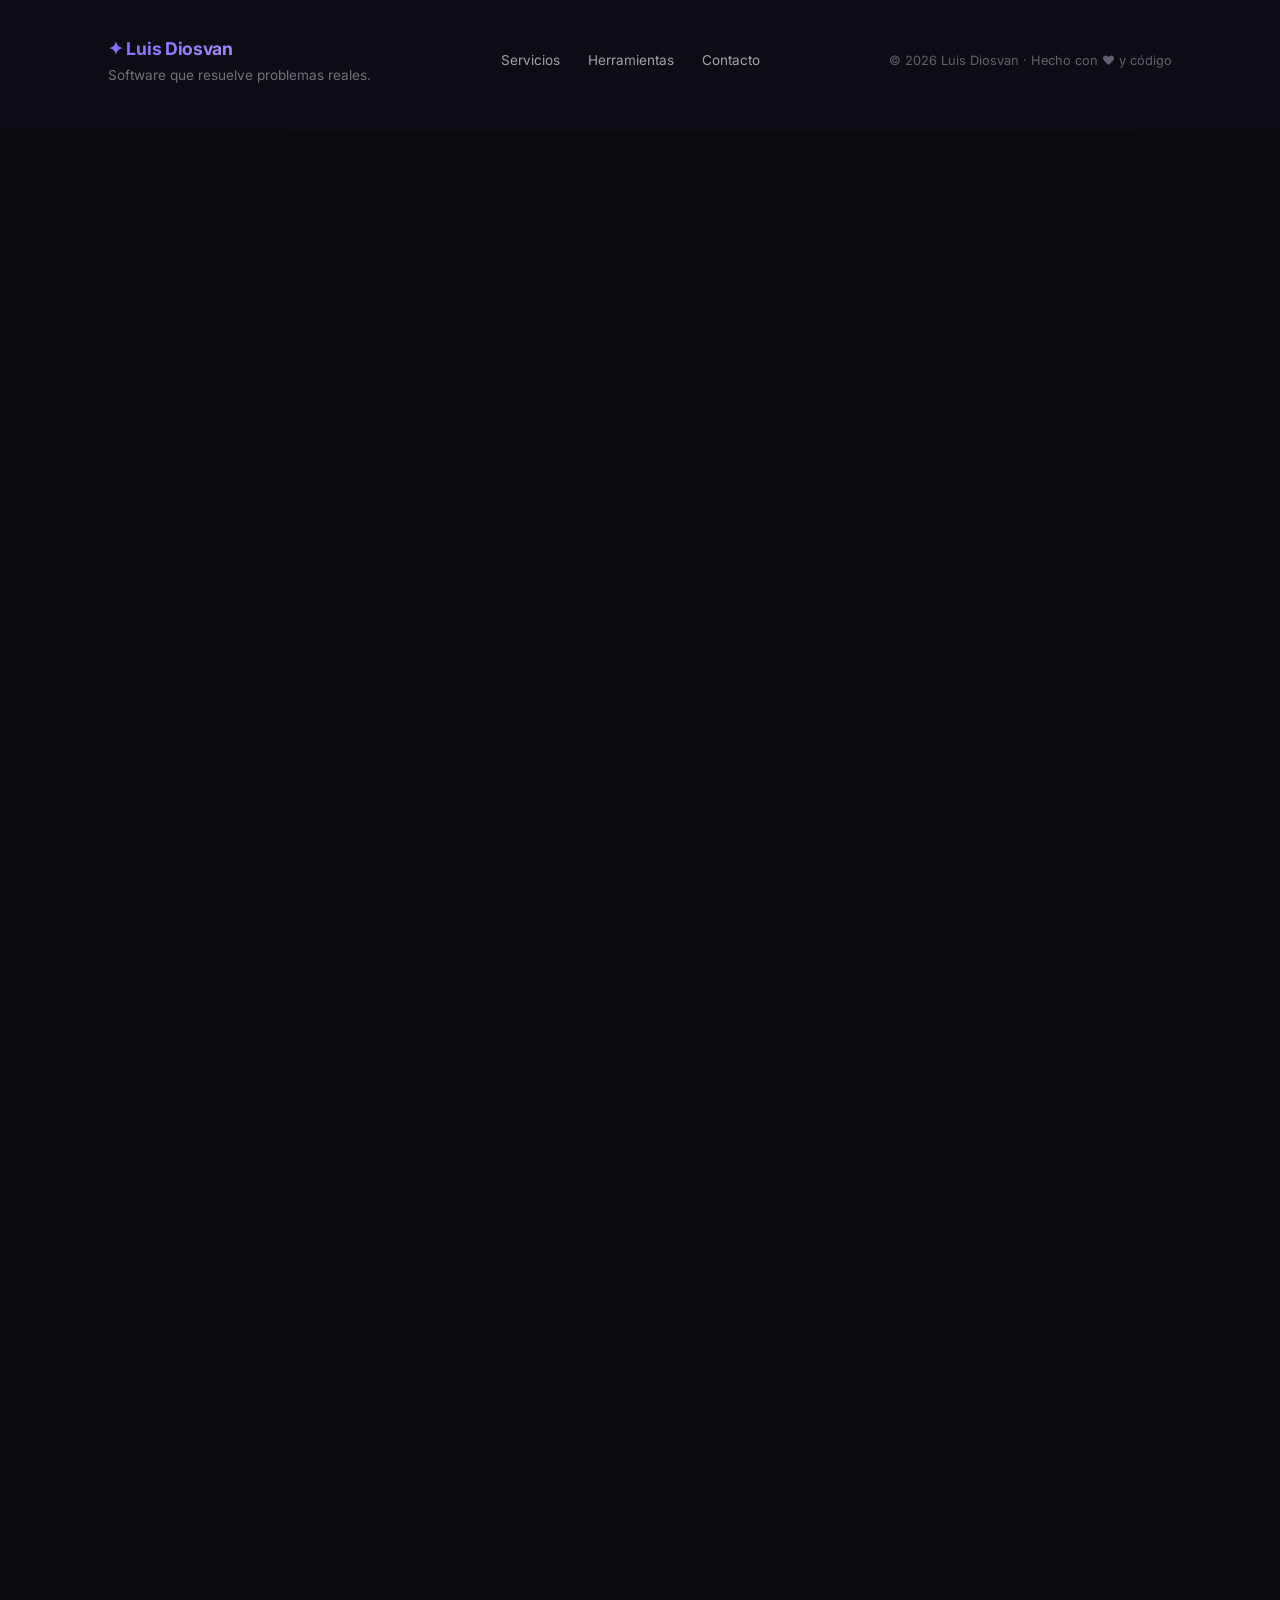
==== commit 1c3d17ed: "Wrap dynamic text in a highlight wrapper" ====
--- a/index.html
+++ b/index.html
@@ -58,7 +58,9 @@
                     <!-- ===== TÍTULO PRINCIPAL (ESTÁTICO - SIN EFECTO DE ESCRITURA) ===== -->
                     <h1 class="title-firme">
                         Convierte tus ideas en<br />
-                        <span class="highlight" id="dynamic-text">herramientas que funcionan</span>
+                        <span class="highlight-wrapper">
+                            <span class="highlight" id="dynamic-text">herramientas que funcionan</span>
+                        </span>
                     </h1>
 
                     <!-- ===== SUBTÍTULO CON ALTURA FIJA ===== -->
--- a/style.css
+++ b/style.css
@@ -1316,3 +1316,26 @@
         padding: 20px 0 50px;
     }
 }
+/* ================================================================
+   WRAPPER PARA SUBTÍTULO - ALTURA FIJA (EVITA MOVIMIENTO)
+   ================================================================ */
+.hero-sub-wrapper {
+    min-height: 80px;
+    /* Altura fija para que no se mueva el contenido */
+    display: flex;
+    align-items: flex-start;
+    width: 100%;
+}
+
+/* Ajuste para que el texto no se salga */
+.hero-sub {
+    margin: 0;
+    width: 100%;
+}
+
+/* Ajuste responsive */
+@media (max-width: 600px) {
+    .hero-sub-wrapper {
+        min-height: 100px;
+    }
+}
--- a/efectos.css
+++ b/efectos.css
@@ -1,31 +1,82 @@
 /* ================================================================
-   EFECTOS ÚNICOS - Luis Diosvan (VERSIÓN MEJORADA)
+   EFECTOS ÚNICOS - Luis Diosvan (VERSIÓN ESTABLE)
    ================================================================ */
 
 /* ================================================================
    1. TÍTULOS FIRMES (SIN MOVIMIENTO)
    ================================================================ */
 .title-firme {
-    /* Eliminamos cualquier animación que distorsione */
     animation: none !important;
     transform: none !important;
     letter-spacing: -0.02em !important;
     font-weight: 800 !important;
+    /* Evita que el texto cambie de tamaño */
+    font-size: inherit !important;
 }
 
 .title-firme .highlight {
-    /* El highlight puede tener el shimmer suave */
     animation: shimmerFirme 4s ease-in-out infinite;
     background-size: 200% 200%;
 }
 
 @keyframes shimmerFirme {
-    0%, 100% { background-position: 0% 50%; }
-    50% { background-position: 100% 50%; }
-}
-
-/* ================================================================
-   2. DESTELLO AL CARGAR
+    0%, 100% {
+        background-position: 0% 50%;
+    }
+    50% {
+        background-position: 100% 50%;
+    }
+}
+
+/* ================================================================
+   2. SUBTÍTULO - ESTABLE SIN MOVIMIENTO
+   ================================================================ */
+.hero-sub {
+    opacity: 0;
+    animation: fadeInText 0.8s ease-out 0.6s forwards;
+    /* Solo fade-in, sin escritura que mueva */
+}
+
+@keyframes fadeInText {
+    from {
+        opacity: 0;
+        transform: translateY(6px);
+    }
+    to {
+        opacity: 1;
+        transform: translateY(0);
+    }
+}
+
+/* Efecto Matrix solo en el fondo (no mueve el texto) */
+.matrix-text {
+    position: relative;
+    overflow: hidden;
+}
+
+.matrix-text::before {
+    content: '';
+    position: absolute;
+    top: -200%;
+    left: 0;
+    width: 100%;
+    height: 200%;
+    background: linear-gradient(to bottom, transparent 0%, rgba(124, 107, 255, 0.04) 50%, transparent 100%);
+    animation: matrixRain 4s linear infinite;
+    pointer-events: none;
+}
+
+@keyframes matrixRain {
+    0% {
+        transform: translateY(-100%);
+    }
+    100% {
+        transform: translateY(100%);
+    }
+}
+
+/* ================================================================
+   3. DESTELLO AL CARGAR
    ================================================================ */
 .flash-intro {
     position: fixed;
@@ -33,7 +84,7 @@
     left: 0;
     width: 100%;
     height: 100%;
-    background: radial-gradient(circle, rgba(124,107,255,0.8) 0%, transparent 70%);
+    background: radial-gradient(circle, rgba(124, 107, 255, 0.8) 0%, transparent 70%);
     z-index: 99999;
     pointer-events: none;
     opacity: 0;
@@ -41,15 +92,30 @@
 }
 
 @keyframes flashIntro {
-    0% { opacity: 0; transform: scale(0.8); }
-    15% { opacity: 0.9; transform: scale(1.05); }
-    30% { opacity: 0.4; transform: scale(1.3); }
-    60% { opacity: 0.1; transform: scale(1.8); }
-    100% { opacity: 0; transform: scale(2.5); }
-}
-
-/* ================================================================
-   3. FONDO CON ONDAS 3D
+    0% {
+        opacity: 0;
+        transform: scale(0.8);
+    }
+    15% {
+        opacity: 0.9;
+        transform: scale(1.05);
+    }
+    30% {
+        opacity: 0.4;
+        transform: scale(1.3);
+    }
+    60% {
+        opacity: 0.1;
+        transform: scale(1.8);
+    }
+    100% {
+        opacity: 0;
+        transform: scale(2.5);
+    }
+}
+
+/* ================================================================
+   4. FONDO CON ONDAS 3D
    ================================================================ */
 .wave-background {
     position: fixed;
@@ -75,52 +141,37 @@
 
 .wave1 {
     animation-delay: 0s;
-    background: radial-gradient(ellipse, rgba(124,107,255,0.25) 0%, transparent 60%);
+    background: radial-gradient(ellipse, rgba(124, 107, 255, 0.25) 0%, transparent 60%);
 }
 
 .wave2 {
     animation-delay: -4s;
-    background: radial-gradient(ellipse, rgba(167,139,250,0.15) 0%, transparent 60%);
+    background: radial-gradient(ellipse, rgba(167, 139, 250, 0.15) 0%, transparent 60%);
     transform: rotate(45deg);
 }
 
 .wave3 {
     animation-delay: -8s;
-    background: radial-gradient(ellipse, rgba(106,89,232,0.1) 0%, transparent 60%);
+    background: radial-gradient(ellipse, rgba(106, 89, 232, 0.1) 0%, transparent 60%);
     transform: rotate(-30deg);
 }
 
 @keyframes waveMove {
-    0% { transform: translate(0, 0) scale(1) rotate(0deg); }
-    25% { transform: translate(5%, -5%) scale(1.1) rotate(5deg); }
-    50% { transform: translate(-5%, 5%) scale(0.9) rotate(-5deg); }
-    75% { transform: translate(5%, 5%) scale(1.05) rotate(3deg); }
-    100% { transform: translate(0, 0) scale(1) rotate(0deg); }
-}
-
-/* ================================================================
-   4. EFECTO MATRIX EN SUBTÍTULOS (sutil)
-   ================================================================ */
-.matrix-text {
-    position: relative;
-    overflow: hidden;
-}
-
-.matrix-text::before {
-    content: '';
-    position: absolute;
-    top: -200%;
-    left: 0;
-    width: 100%;
-    height: 200%;
-    background: linear-gradient(to bottom, transparent 0%, rgba(124,107,255,0.04) 50%, transparent 100%);
-    animation: matrixRain 4s linear infinite;
-    pointer-events: none;
-}
-
-@keyframes matrixRain {
-    0% { transform: translateY(-100%); }
-    100% { transform: translateY(100%); }
+    0% {
+        transform: translate(0, 0) scale(1) rotate(0deg);
+    }
+    25% {
+        transform: translate(5%, -5%) scale(1.1) rotate(5deg);
+    }
+    50% {
+        transform: translate(-5%, 5%) scale(0.9) rotate(-5deg);
+    }
+    75% {
+        transform: translate(5%, 5%) scale(1.05) rotate(3deg);
+    }
+    100% {
+        transform: translate(0, 0) scale(1) rotate(0deg);
+    }
 }
 
 /* ================================================================
@@ -138,25 +189,27 @@
     left: -50%;
     width: 200%;
     height: 200%;
-    background: linear-gradient(
-        45deg,
-        transparent 20%,
-        rgba(124,107,255,0.03) 30%,
-        rgba(124,107,255,0.08) 40%,
-        rgba(124,107,255,0.03) 50%,
-        transparent 60%
-    );
+    background: linear-gradient(45deg,
+            transparent 20%,
+            rgba(124, 107, 255, 0.03) 30%,
+            rgba(124, 107, 255, 0.08) 40%,
+            rgba(124, 107, 255, 0.03) 50%,
+            transparent 60%);
     animation: hologramShine 3.5s ease-in-out infinite;
     pointer-events: none;
 }
 
 @keyframes hologramShine {
-    0% { transform: translateX(-100%) rotate(25deg) scale(1.5); }
-    100% { transform: translateX(100%) rotate(25deg) scale(1.5); }
-}
-
-/* ================================================================
-   6. EFECTO POLAROID EN TARJETAS (mejorado)
+    0% {
+        transform: translateX(-100%) rotate(25deg) scale(1.5);
+    }
+    100% {
+        transform: translateX(100%) rotate(25deg) scale(1.5);
+    }
+}
+
+/* ================================================================
+   6. EFECTO POLAROID EN TARJETAS
    ================================================================ */
 .polaroid-card {
     transition: all 0.4s cubic-bezier(0.2, 0.9, 0.4, 1) !important;
@@ -165,7 +218,7 @@
 
 .polaroid-card:hover {
     transform: rotate(1.5deg) scale(1.02) translateY(-8px) !important;
-    box-shadow: 0 20px 60px rgba(0,0,0,0.3) !important;
+    box-shadow: 0 20px 60px rgba(0, 0, 0, 0.3) !important;
 }
 
 .polaroid-card::after {
@@ -176,7 +229,7 @@
     transform: translateX(-50%);
     width: 60%;
     height: 1px;
-    background: linear-gradient(to right, transparent, rgba(255,255,255,0.1), transparent);
+    background: linear-gradient(to right, transparent, rgba(255, 255, 255, 0.1), transparent);
     opacity: 0;
     transition: opacity 0.4s ease;
 }
@@ -189,7 +242,6 @@
    7. EFECTO LUPA EN AVATAR
    ================================================================ */
 .avatar-large {
-    cursor: none;
     transition: transform 0.3s cubic-bezier(0.2, 0.9, 0.4, 1);
 }
 
@@ -242,14 +294,12 @@
     left: 0;
     width: 100%;
     height: 100%;
-    background: linear-gradient(
-        135deg,
-        rgba(124,107,255,0.015) 0%,
-        rgba(167,139,250,0.015) 25%,
-        rgba(106,89,232,0.015) 50%,
-        rgba(124,107,255,0.015) 75%,
-        rgba(167,139,250,0.015) 100%
-    );
+    background: linear-gradient(135deg,
+            rgba(124, 107, 255, 0.015) 0%,
+            rgba(167, 139, 250, 0.015) 25%,
+            rgba(106, 89, 232, 0.015) 50%,
+            rgba(124, 107, 255, 0.015) 75%,
+            rgba(167, 139, 250, 0.015) 100%);
     background-size: 400% 400%;
     animation: gradientMove 20s ease-in-out infinite;
     z-index: 0;
@@ -257,11 +307,21 @@
 }
 
 @keyframes gradientMove {
-    0% { background-position: 0% 50%; }
-    25% { background-position: 100% 0%; }
-    50% { background-position: 100% 100%; }
-    75% { background-position: 0% 100%; }
-    100% { background-position: 0% 50%; }
+    0% {
+        background-position: 0% 50%;
+    }
+    25% {
+        background-position: 100% 0%;
+    }
+    50% {
+        background-position: 100% 100%;
+    }
+    75% {
+        background-position: 0% 100%;
+    }
+    100% {
+        background-position: 0% 50%;
+    }
 }
 
 /* ================================================================
@@ -279,14 +339,21 @@
     left: -50%;
     width: 200%;
     height: 200%;
-    background: radial-gradient(circle, rgba(255,255,255,0.12) 0%, transparent 60%);
+    background: radial-gradient(circle, rgba(255, 255, 255, 0.12) 0%, transparent 60%);
     animation: buttonGlow 4s ease-in-out infinite;
     pointer-events: none;
 }
 
 @keyframes buttonGlow {
-    0%, 100% { transform: scale(0.8) rotate(0deg); opacity: 0.2; }
-    50% { transform: scale(1.2) rotate(180deg); opacity: 0.7; }
+    0%,
+    100% {
+        transform: scale(0.8) rotate(0deg);
+        opacity: 0.2;
+    }
+    50% {
+        transform: scale(1.2) rotate(180deg);
+        opacity: 0.7;
+    }
 }
 
 /* ================================================================
@@ -302,9 +369,15 @@
 }
 
 @keyframes logoShimmer {
-    0% { background-position: 0% 50%; }
-    50% { background-position: 100% 50%; }
-    100% { background-position: 0% 50%; }
+    0% {
+        background-position: 0% 50%;
+    }
+    50% {
+        background-position: 100% 50%;
+    }
+    100% {
+        background-position: 0% 50%;
+    }
 }
 
 /* ================================================================
@@ -315,72 +388,55 @@
 }
 
 @keyframes floatBadgeGlow {
-    0%, 100% {
+    0%,
+    100% {
         transform: translateY(0) scale(1);
-        box-shadow: 0 0 10px rgba(124,107,255,0.05);
+        box-shadow: 0 0 10px rgba(124, 107, 255, 0.05);
     }
     50% {
         transform: translateY(-10px) scale(1.04);
-        box-shadow: 0 0 30px rgba(124,107,255,0.15);
-    }
-}
-
-/* ================================================================
-   13. EFECTO "VIDRIO" EN TARJETAS (NUEVO)
-   ================================================================ */
-.service-card, .tool-card, .testimonial-card {
+        box-shadow: 0 0 30px rgba(124, 107, 255, 0.15);
+    }
+}
+
+/* ================================================================
+   13. EFECTO "VIDRIO" EN TARJETAS
+   ================================================================ */
+.service-card,
+.tool-card,
+.testimonial-card {
     backdrop-filter: blur(6px);
     -webkit-backdrop-filter: blur(6px);
     transition: all 0.4s cubic-bezier(0.2, 0.9, 0.4, 1);
 }
 
-.service-card:hover, .tool-card:hover, .testimonial-card:hover {
+.service-card:hover,
+.tool-card:hover,
+.testimonial-card:hover {
     transform: translateY(-8px) scale(1.01);
-    box-shadow: 0 20px 60px rgba(124,107,255,0.06);
-}
-
-/* ================================================================
-   14. EFECTO "NEÓN" EN EL BORDE DE TARJETAS (NUEVO)
-   ================================================================ */
-.service-card, .tool-card, .testimonial-card {
+    box-shadow: 0 20px 60px rgba(124, 107, 255, 0.06);
+}
+
+/* ================================================================
+   14. EFECTO "NEÓN" EN EL BORDE DE TARJETAS
+   ================================================================ */
+.service-card,
+.tool-card,
+.testimonial-card {
     position: relative;
-    border: 1px solid rgba(255,255,255,0.04);
+    border: 1px solid rgba(255, 255, 255, 0.04);
     transition: border-color 0.4s ease, box-shadow 0.4s ease;
 }
 
-.service-card:hover, .tool-card:hover, .testimonial-card:hover {
-    border-color: rgba(124,107,255,0.2);
-    box-shadow: 0 0 30px rgba(124,107,255,0.02);
-}
-
-/* ================================================================
-   15. EFECTO "CINTA MAGNÉTICA" EN EL TEXTO (NUEVO - sutil)
-   ================================================================ */
-.hero-sub, .section-sub {
-    position: relative;
-    display: inline-block;
-}
-
-.hero-sub::after, .section-sub::after {
-    content: '';
-    position: absolute;
-    bottom: -2px;
-    left: 0;
-    width: 0%;
-    height: 1px;
-    background: linear-gradient(to right, rgba(124,107,255,0.3), transparent);
-    animation: magneticTape 6s ease-in-out infinite;
-}
-
-@keyframes magneticTape {
-    0%, 100% { width: 0%; left: 0; }
-    25% { width: 30%; left: 0; }
-    50% { width: 0%; left: 50%; }
-    75% { width: 30%; left: 70%; }
-}
-
-/* ================================================================
-   16. RESPONSIVE
+.service-card:hover,
+.tool-card:hover,
+.testimonial-card:hover {
+    border-color: rgba(124, 107, 255, 0.2);
+    box-shadow: 0 0 30px rgba(124, 107, 255, 0.02);
+}
+
+/* ================================================================
+   15. RESPONSIVE
    ================================================================ */
 @media (max-width: 600px) {
     .wave-background {
@@ -395,7 +451,7 @@
     .floating-badge {
         animation-duration: 3s !important;
     }
-    .hero-sub::after, .section-sub::after {
-        animation-duration: 8s;
-    }
-}
+    .hero-sub-wrapper {
+        min-height: 100px !important;
+    }
+}
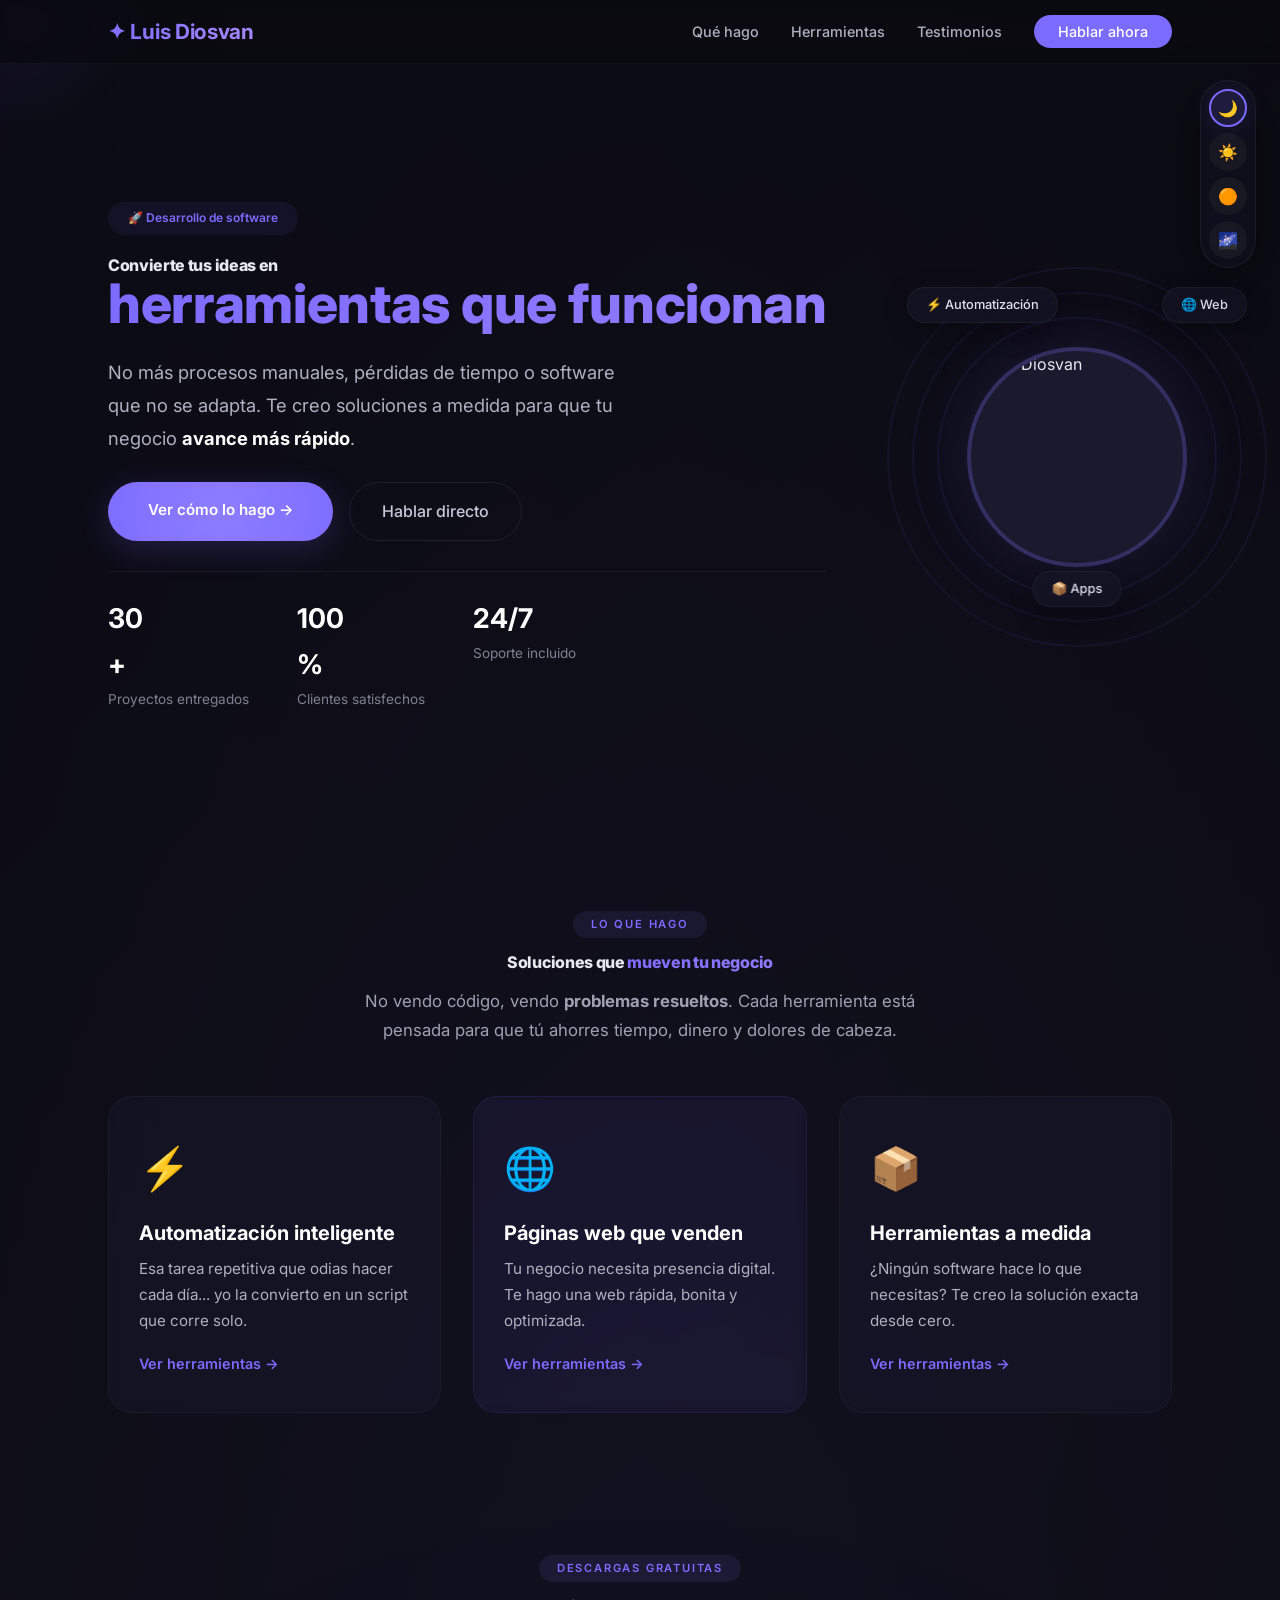
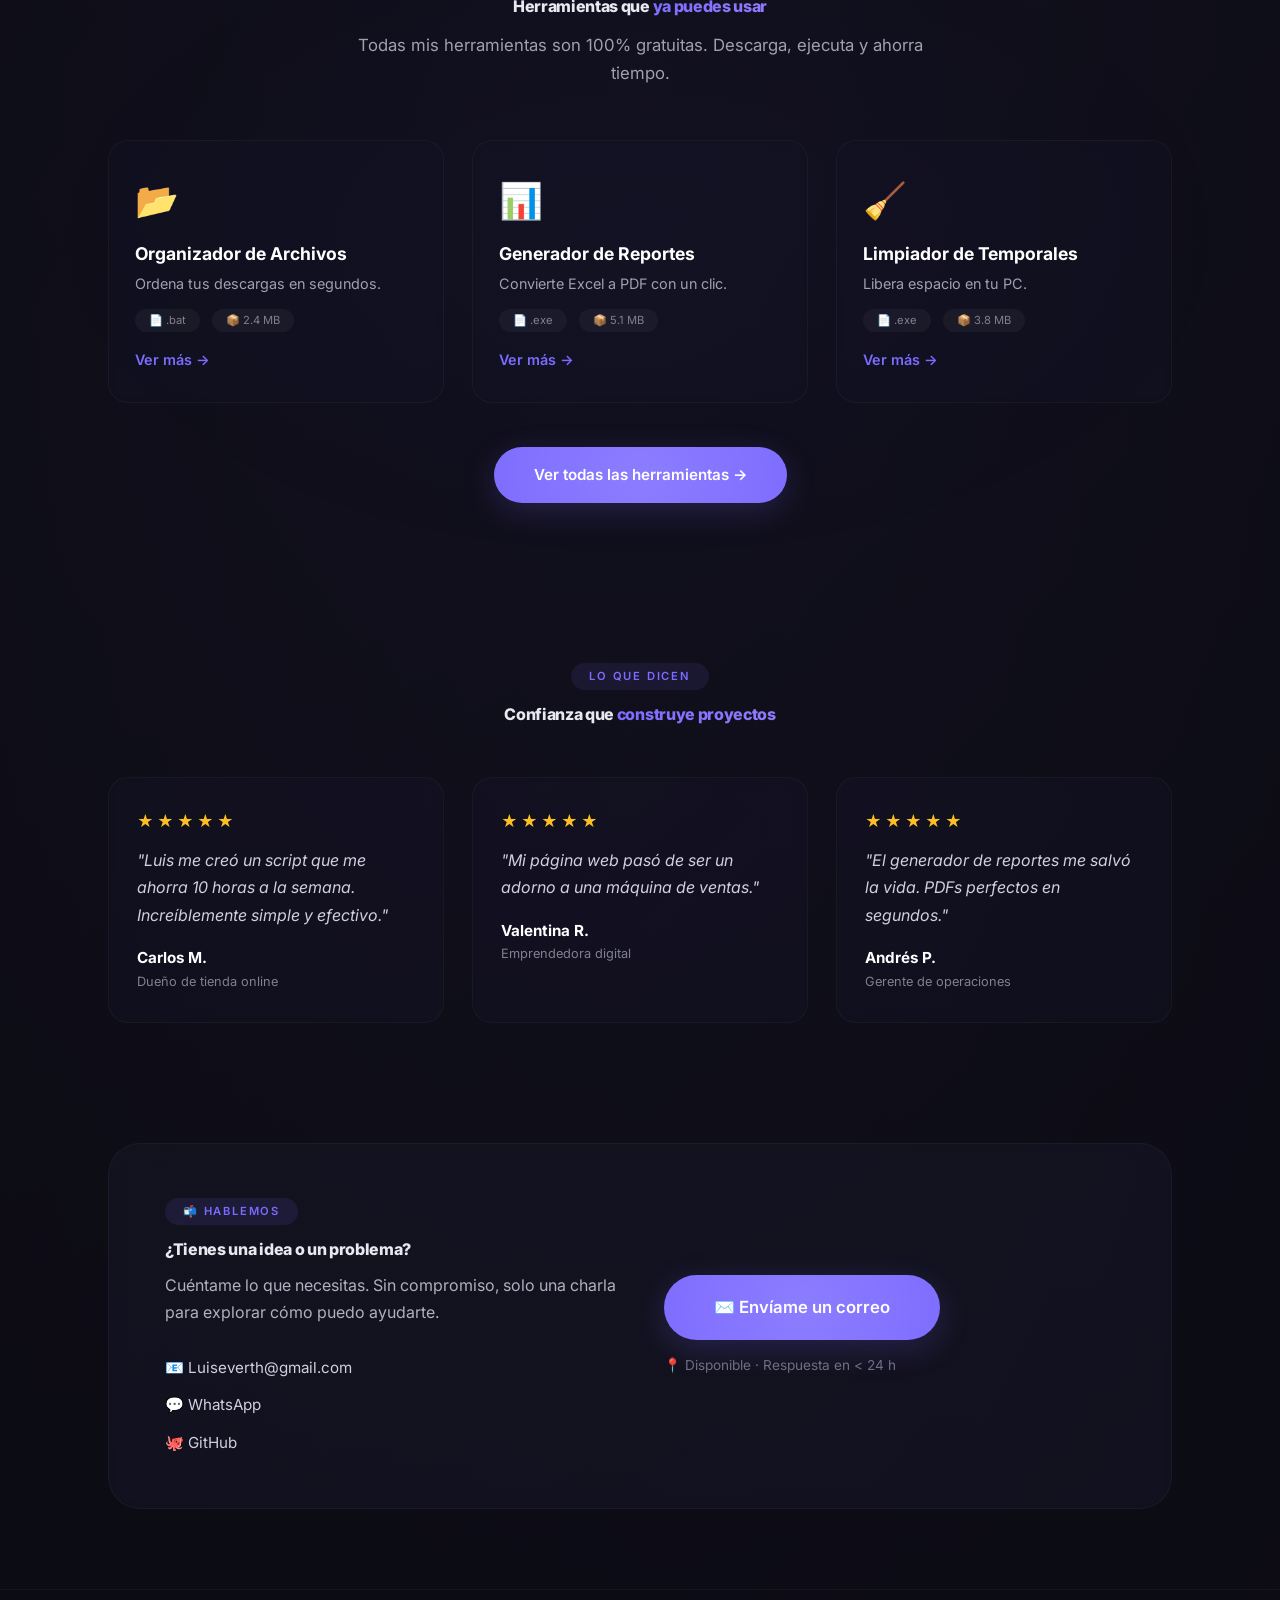
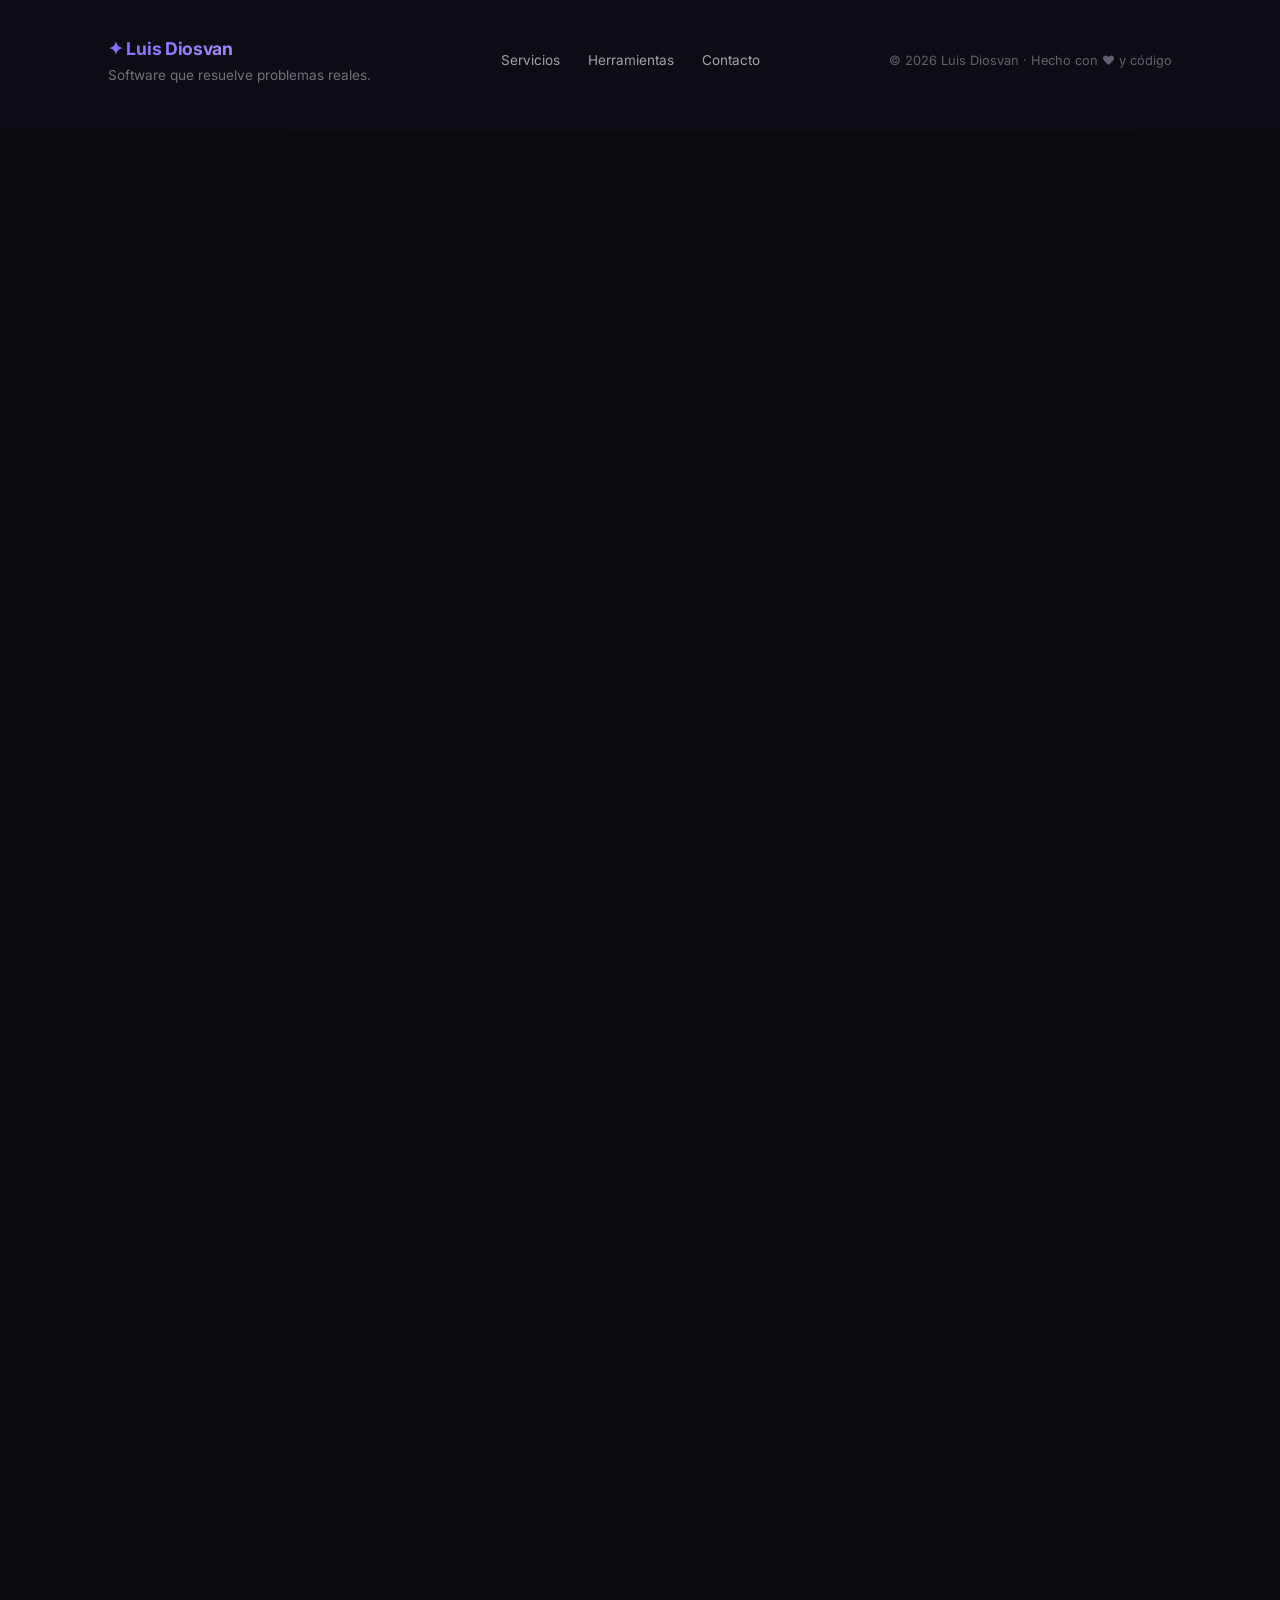
==== commit 053878db: "Update HTML comments and structure for clarity" ====
--- a/index.html
+++ b/index.html
@@ -52,33 +52,32 @@
             <div class="hero-grid">
                 <div class="hero-text">
 
-                    <!-- BADGE (ESTÁTICO) -->
+                    <!-- BADGE -->
                     <div class="hero-badge">🚀 Desarrollo de software</div>
 
-                    <!-- ===== TÍTULO PRINCIPAL (ESTÁTICO - SIN EFECTO DE ESCRITURA) ===== -->
+                    <!-- ===== TÍTULO PRINCIPAL CON CONTENEDOR FIJO ===== -->
                     <h1 class="title-firme">
                         Convierte tus ideas en<br />
-                        <span class="highlight-wrapper">
+                        <span class="highlight-wrapper" id="highlightWrapper">
                             <span class="highlight" id="dynamic-text">herramientas que funcionan</span>
                         </span>
                     </h1>
 
                     <!-- ===== SUBTÍTULO CON ALTURA FIJA ===== -->
-                    <!-- El contenedor tiene una altura fija para que no se mueva -->
                     <div class="hero-sub-wrapper">
-                        <p class="hero-sub" id="typing-text">
+                        <p class="hero-sub matrix-text">
                             No más procesos manuales, pérdidas de tiempo o software que no se adapta.
                             Te creo soluciones a medida para que tu negocio <strong>avance más rápido</strong>.
                         </p>
                     </div>
 
-                    <!-- ===== BOTONES (ESTÁTICOS) ===== -->
+                    <!-- ===== BOTONES ===== -->
                     <div class="hero-actions">
                         <a href="#que-hago" class="btn-primary">Ver cómo lo hago →</a>
                         <a href="#contacto" class="btn-secondary">Hablar directo</a>
                     </div>
 
-                    <!-- ===== ESTADÍSTICAS (ESTÁTICAS) ===== -->
+                    <!-- ===== ESTADÍSTICAS ===== -->
                     <div class="hero-stats">
                         <div class="stat">
                             <span class="stat-number" data-count="30">0</span><span class="stat-number">+</span>
--- a/style.css
+++ b/style.css
@@ -1339,3 +1339,51 @@
         min-height: 100px;
     }
 }
+/* ================================================================
+   CONTENEDOR FIJO PARA TEXTO DINÁMICO (EVITA MOVIMIENTO)
+   ================================================================ */
+.highlight-wrapper {
+    display: inline-block;
+    min-width: 320px;
+    /* Ancho fijo para la frase más larga */
+    min-height: 3.5rem;
+    /* Altura fija para que no se mueva */
+    vertical-align: bottom;
+}
+
+.highlight-wrapper .highlight {
+    display: inline-block;
+    white-space: nowrap;
+    /* Evita que el texto se rompa */
+    font-size: inherit;
+}
+
+/* Ajuste para tablets */
+@media (max-width: 768px) {
+    .highlight-wrapper {
+        min-width: 280px;
+        min-height: 3rem;
+    }
+}
+
+/* Ajuste para móviles */
+@media (max-width: 600px) {
+    .highlight-wrapper {
+        min-width: 220px;
+        min-height: 2.6rem;
+    }
+    .highlight-wrapper .highlight {
+        font-size: 0.9em;
+    }
+}
+
+/* Ajuste para móviles muy pequeños */
+@media (max-width: 400px) {
+    .highlight-wrapper {
+        min-width: 180px;
+        min-height: 2.2rem;
+    }
+    .highlight-wrapper .highlight {
+        font-size: 0.85em;
+    }
+}
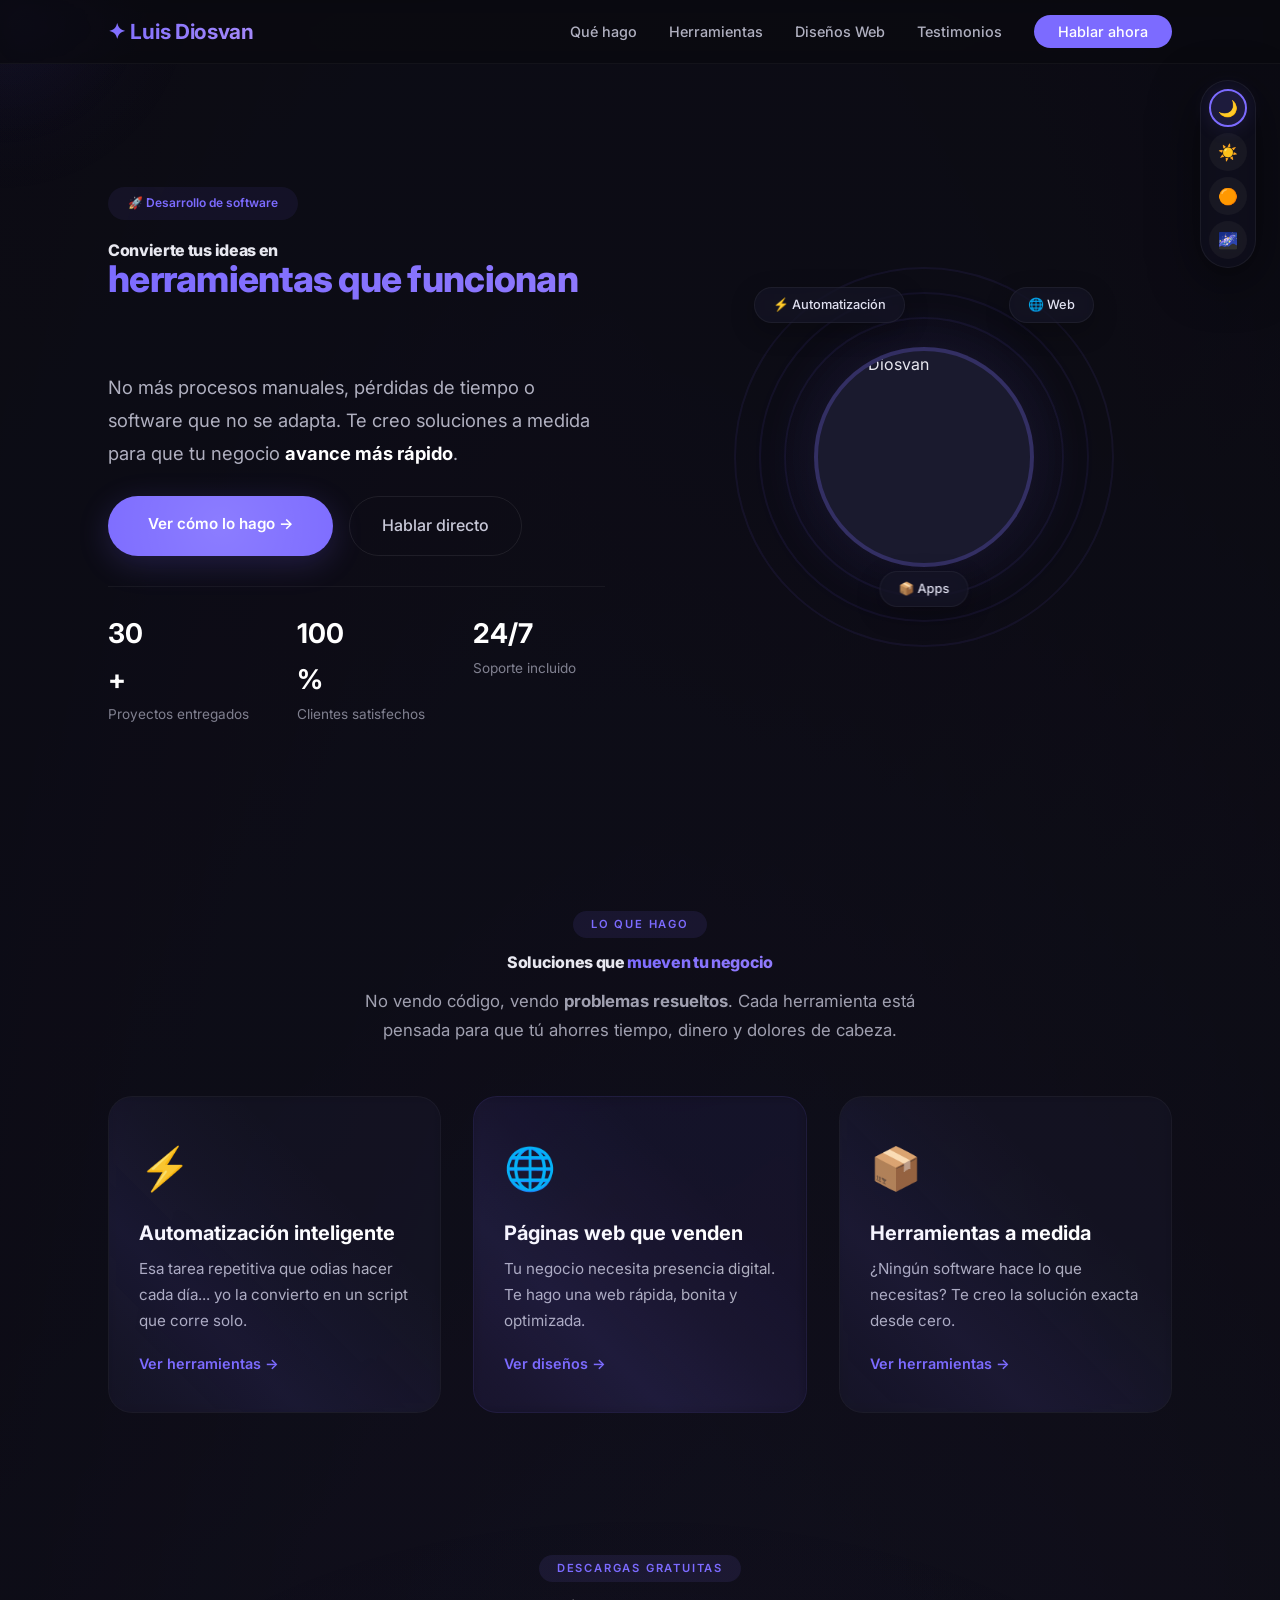
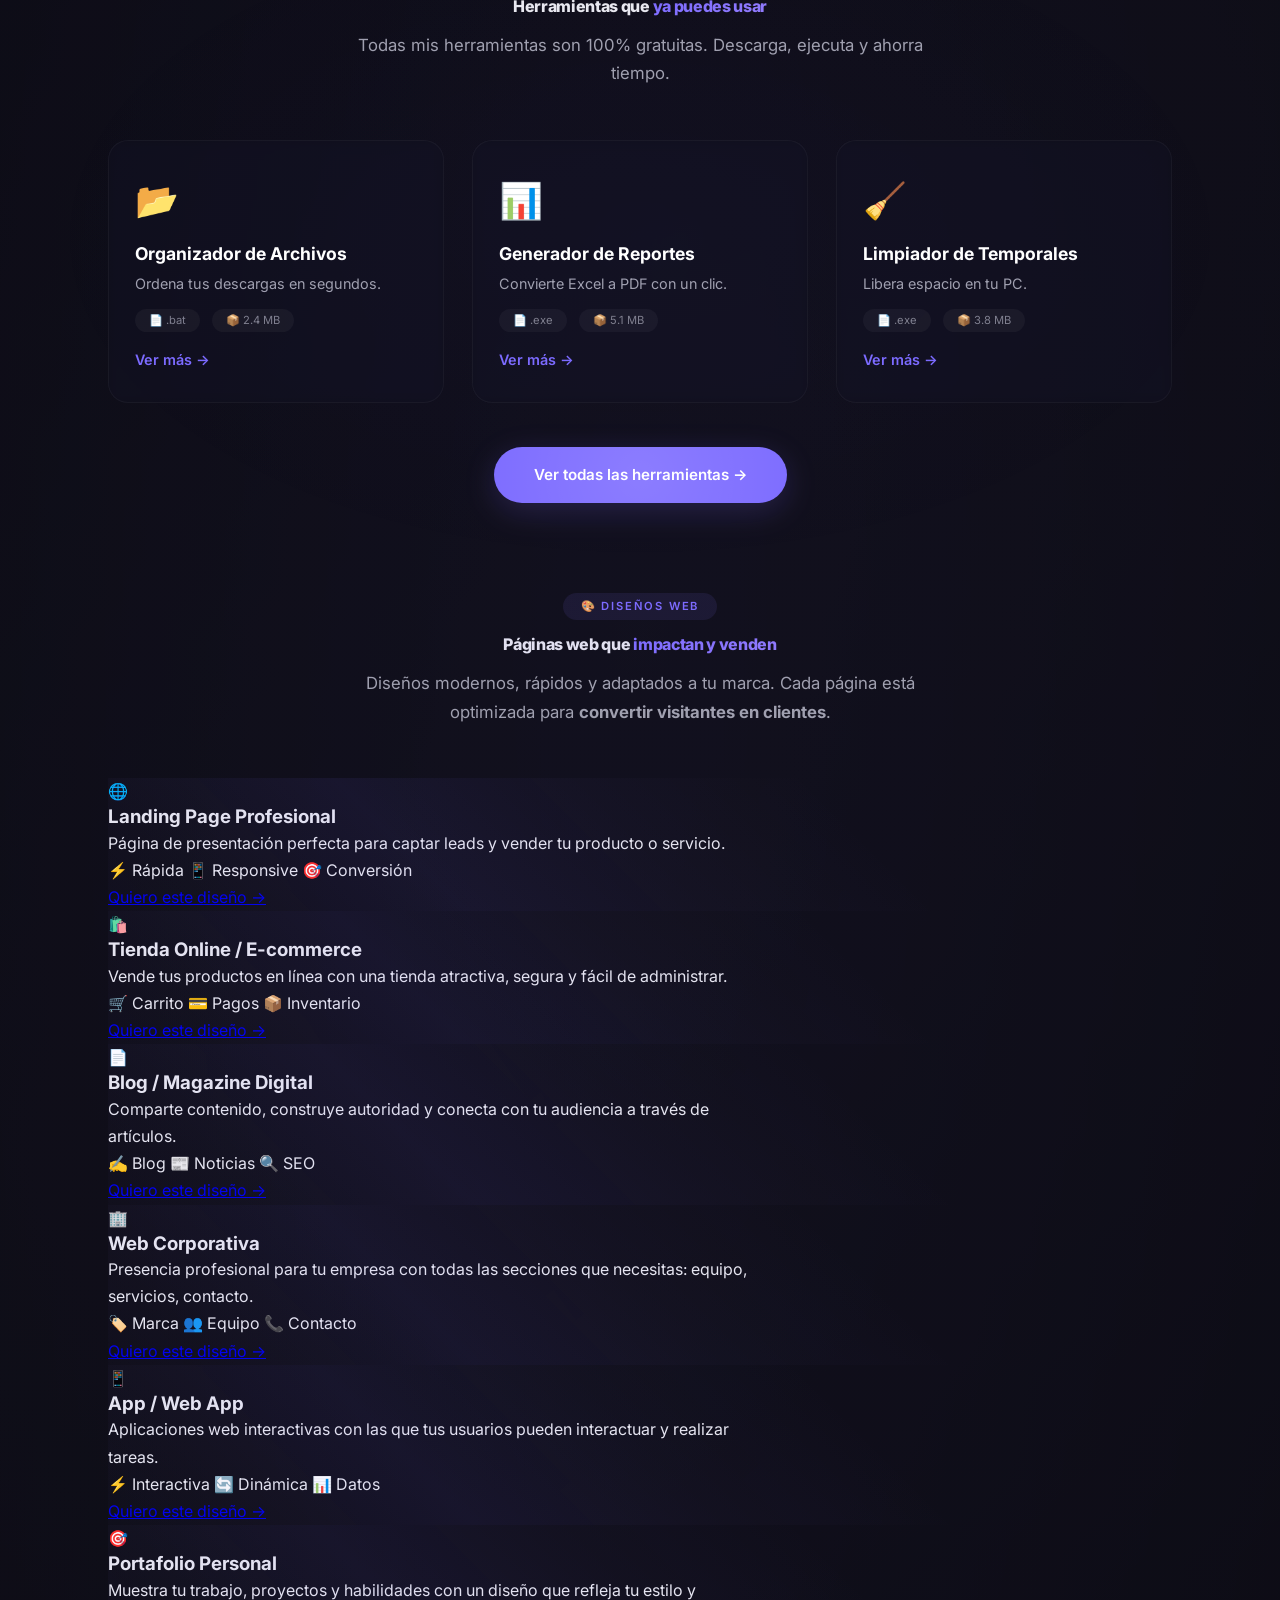
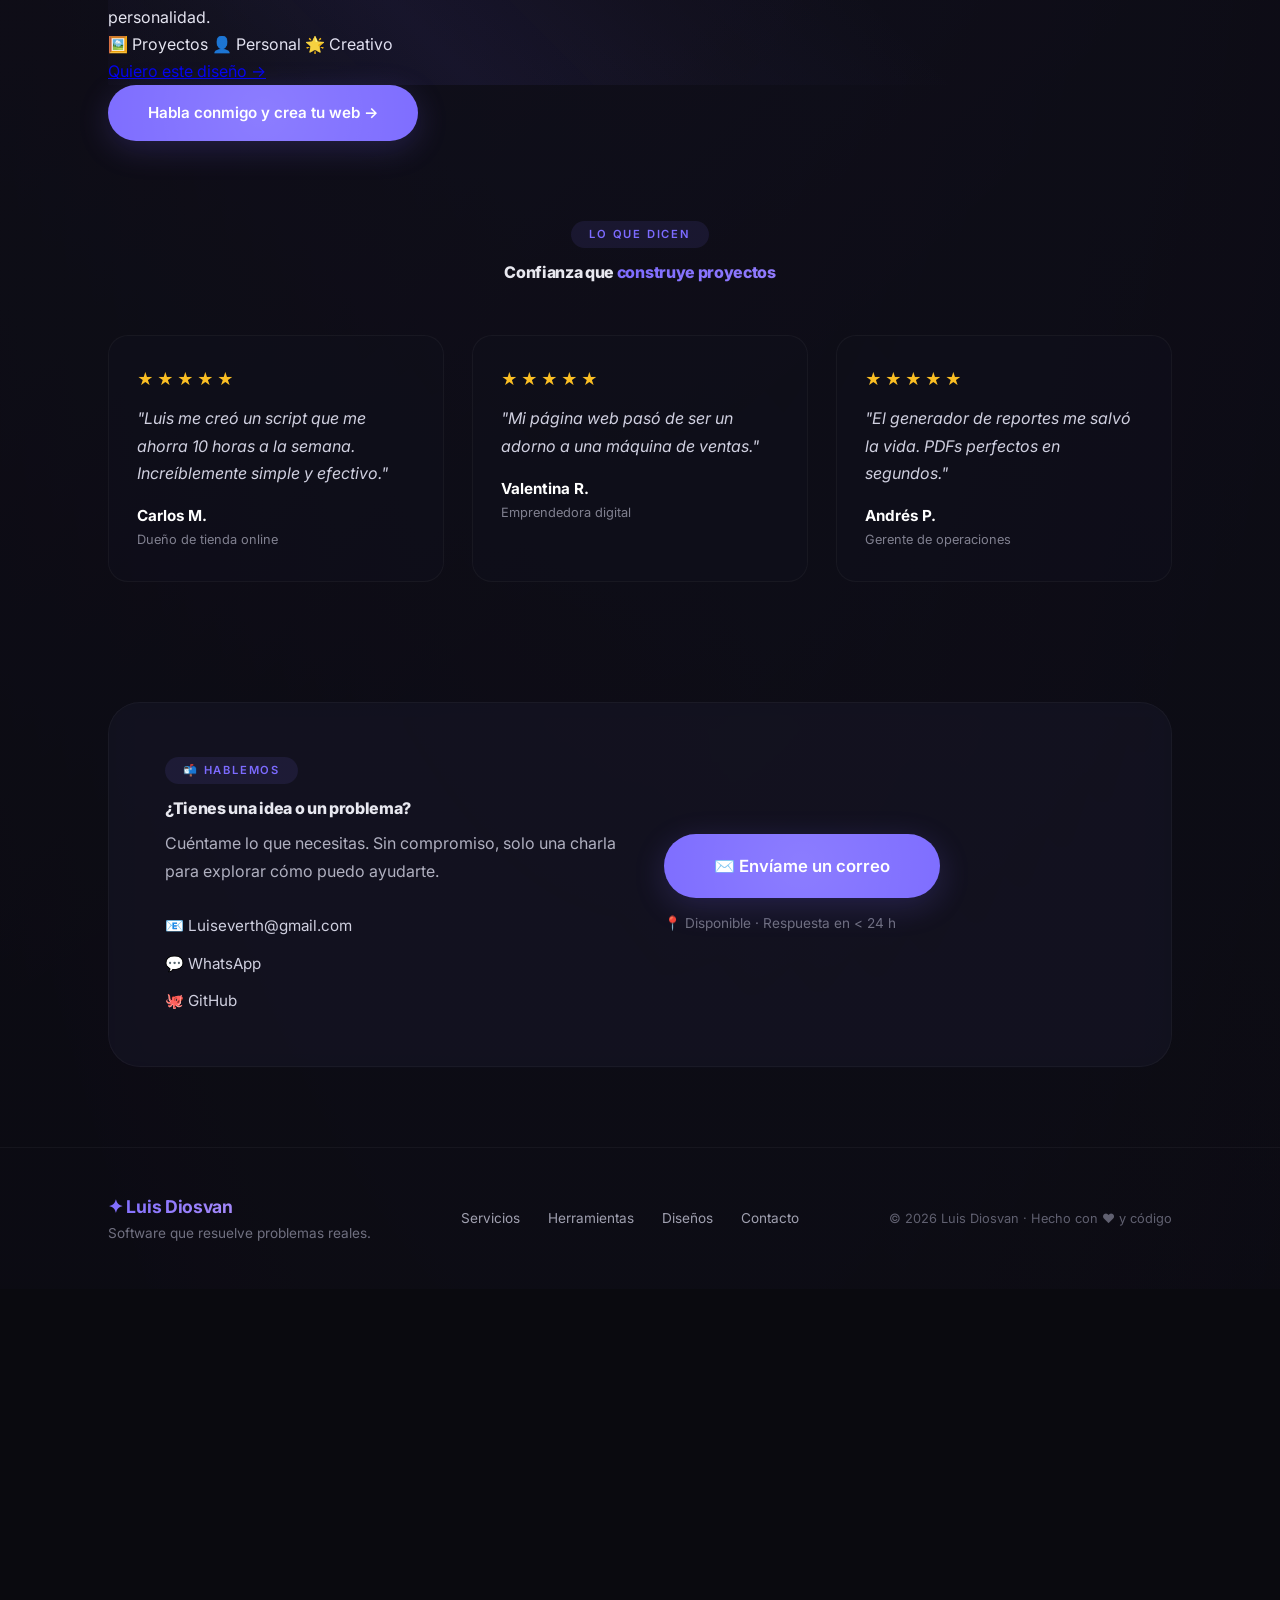
==== commit ec45dc19: "Add new section for web designs" ====
--- a/index.html
+++ b/index.html
@@ -39,6 +39,7 @@
             <ul class="nav-links">
                 <li><a href="#que-hago">Qué hago</a></li>
                 <li><a href="#herramientas">Herramientas</a></li>
+                <li><a href="#disenos">Diseños Web</a></li>
                 <li><a href="#testimonios">Testimonios</a></li>
                 <li><a href="#contacto" class="nav-cta">Hablar ahora</a></li>
             </ul>
@@ -136,7 +137,7 @@
                     <div class="service-icon">🌐</div>
                     <h3>Páginas web que venden</h3>
                     <p>Tu negocio necesita presencia digital. Te hago una web rápida, bonita y optimizada.</p>
-                    <a href="herramientas.html" class="service-link">Ver herramientas →</a>
+                    <a href="#disenos" class="service-link">Ver diseños →</a>
                 </div>
                 <div class="service-card hologram-card">
                     <div class="service-icon">📦</div>
@@ -191,6 +192,130 @@
             </div>
             <div class="tools-cta">
                 <a href="herramientas.html" class="btn-primary">Ver todas las herramientas →</a>
+            </div>
+        </div>
+    </section>
+
+    <!-- ============================================================ -->
+    <!-- ===== NUEVA SECCIÓN: DISEÑOS DE PÁGINAS WEB ===== -->
+    <!-- ============================================================ -->
+    <section id="disenos" class="designs-section">
+        <div class="container">
+            <div class="section-header">
+                <span class="section-tag">🎨 Diseños web</span>
+                <h2 class="title-firme">Páginas web que <span class="highlight">impactan y venden</span></h2>
+                <p class="section-sub">
+                    Diseños modernos, rápidos y adaptados a tu marca. 
+                    Cada página está optimizada para <strong>convertir visitantes en clientes</strong>.
+                </p>
+            </div>
+
+            <div class="designs-grid">
+                <!-- Diseño 1 -->
+                <div class="design-card hologram-card">
+                    <div class="design-image">
+                        <div class="design-placeholder">🌐</div>
+                    </div>
+                    <div class="design-info">
+                        <h3>Landing Page Profesional</h3>
+                        <p>Página de presentación perfecta para captar leads y vender tu producto o servicio.</p>
+                        <div class="design-tags">
+                            <span>⚡ Rápida</span>
+                            <span>📱 Responsive</span>
+                            <span>🎯 Conversión</span>
+                        </div>
+                        <a href="#contacto" class="design-btn">Quiero este diseño →</a>
+                    </div>
+                </div>
+
+                <!-- Diseño 2 -->
+                <div class="design-card hologram-card">
+                    <div class="design-image">
+                        <div class="design-placeholder">🛍️</div>
+                    </div>
+                    <div class="design-info">
+                        <h3>Tienda Online / E-commerce</h3>
+                        <p>Vende tus productos en línea con una tienda atractiva, segura y fácil de administrar.</p>
+                        <div class="design-tags">
+                            <span>🛒 Carrito</span>
+                            <span>💳 Pagos</span>
+                            <span>📦 Inventario</span>
+                        </div>
+                        <a href="#contacto" class="design-btn">Quiero este diseño →</a>
+                    </div>
+                </div>
+
+                <!-- Diseño 3 -->
+                <div class="design-card hologram-card">
+                    <div class="design-image">
+                        <div class="design-placeholder">📄</div>
+                    </div>
+                    <div class="design-info">
+                        <h3>Blog / Magazine Digital</h3>
+                        <p>Comparte contenido, construye autoridad y conecta con tu audiencia a través de artículos.</p>
+                        <div class="design-tags">
+                            <span>✍️ Blog</span>
+                            <span>📰 Noticias</span>
+                            <span>🔍 SEO</span>
+                        </div>
+                        <a href="#contacto" class="design-btn">Quiero este diseño →</a>
+                    </div>
+                </div>
+
+                <!-- Diseño 4 -->
+                <div class="design-card hologram-card">
+                    <div class="design-image">
+                        <div class="design-placeholder">🏢</div>
+                    </div>
+                    <div class="design-info">
+                        <h3>Web Corporativa</h3>
+                        <p>Presencia profesional para tu empresa con todas las secciones que necesitas: equipo, servicios, contacto.</p>
+                        <div class="design-tags">
+                            <span>🏷️ Marca</span>
+                            <span>👥 Equipo</span>
+                            <span>📞 Contacto</span>
+                        </div>
+                        <a href="#contacto" class="design-btn">Quiero este diseño →</a>
+                    </div>
+                </div>
+
+                <!-- Diseño 5 -->
+                <div class="design-card hologram-card">
+                    <div class="design-image">
+                        <div class="design-placeholder">📱</div>
+                    </div>
+                    <div class="design-info">
+                        <h3>App / Web App</h3>
+                        <p>Aplicaciones web interactivas con las que tus usuarios pueden interactuar y realizar tareas.</p>
+                        <div class="design-tags">
+                            <span>⚡ Interactiva</span>
+                            <span>🔄 Dinámica</span>
+                            <span>📊 Datos</span>
+                        </div>
+                        <a href="#contacto" class="design-btn">Quiero este diseño →</a>
+                    </div>
+                </div>
+
+                <!-- Diseño 6 -->
+                <div class="design-card hologram-card">
+                    <div class="design-image">
+                        <div class="design-placeholder">🎯</div>
+                    </div>
+                    <div class="design-info">
+                        <h3>Portafolio Personal</h3>
+                        <p>Muestra tu trabajo, proyectos y habilidades con un diseño que refleja tu estilo y personalidad.</p>
+                        <div class="design-tags">
+                            <span>🖼️ Proyectos</span>
+                            <span>👤 Personal</span>
+                            <span>🌟 Creativo</span>
+                        </div>
+                        <a href="#contacto" class="design-btn">Quiero este diseño →</a>
+                    </div>
+                </div>
+            </div>
+
+            <div class="designs-cta">
+                <a href="#contacto" class="btn-primary">Habla conmigo y crea tu web →</a>
             </div>
         </div>
     </section>
@@ -264,6 +389,7 @@
                 <div class="footer-links">
                     <a href="#que-hago">Servicios</a>
                     <a href="herramientas.html">Herramientas</a>
+                    <a href="#disenos">Diseños</a>
                     <a href="#contacto">Contacto</a>
                 </div>
                 <div class="footer-copy">
--- a/style.css
+++ b/style.css
@@ -1,4 +1,6 @@
-/* ============ RESET Y BASE ============ */
+/* ============================================================
+   RESET Y BASE
+   ============================================================ */
 * {
     margin: 0;
     padding: 0;
@@ -24,8 +26,14 @@
 }
 
 @keyframes fadeIn {
-    from { opacity: 0; transform: translateY(12px); }
-    to { opacity: 1; transform: translateY(0); }
+    from {
+        opacity: 0;
+        transform: translateY(12px);
+    }
+    to {
+        opacity: 1;
+        transform: translateY(0);
+    }
 }
 
 .container {
@@ -34,8 +42,13 @@
     padding: 0 28px;
 }
 
-/* ============ TIPOGRAFÍA ============ */
-h1, h2, h3, h4 {
+/* ============================================================
+   TIPOGRAFÍA
+   ============================================================ */
+h1,
+h2,
+h3,
+h4 {
     font-weight: 700;
     line-height: 1.3;
 }
@@ -93,7 +106,155 @@
     transition: color 0.4s;
 }
 
-/* ============ BOTONES ============ */
+/* ============================================================
+   TÍTULOS FIRMES
+   ============================================================ */
+.title-firme {
+    animation: none !important;
+    transform: none !important;
+    letter-spacing: -0.02em !important;
+    font-weight: 800 !important;
+    font-size: inherit !important;
+}
+
+.title-firme .highlight {
+    animation: shimmerFirme 4s ease-in-out infinite;
+    background-size: 200% 200%;
+}
+
+@keyframes shimmerFirme {
+    0%,
+    100% {
+        background-position: 0% 50%;
+    }
+    50% {
+        background-position: 100% 50%;
+    }
+}
+
+/* ============================================================
+   CONTENEDOR FIJO PARA TEXTO DINÁMICO (TAMAÑO GRANDE)
+   ============================================================ */
+.highlight-wrapper {
+    display: inline-block;
+    min-height: 5.6rem;
+    max-height: 5.6rem;
+    vertical-align: bottom;
+    overflow: hidden;
+    width: 100%;
+    max-width: 780px;
+}
+
+.highlight-wrapper .highlight {
+    display: block;
+    font-size: 2.3em !important;
+    /* TRIPLE de grande (1.8em × 2 = 3.6em) */
+    font-weight: 800;
+    line-height: 1.1;
+    word-break: break-word;
+    min-height: 9rem;
+    max-height: 9rem;
+    overflow: hidden;
+    letter-spacing: -0.02em;
+}
+
+/* Ajuste para tablets */
+@media (max-width: 1024px) {
+    .highlight-wrapper {
+        min-height: 4.8rem;
+        max-height: 4.8rem;
+        max-width: 580px;
+    }
+    .highlight-wrapper .highlight {
+        font-size: 1.3em !important;
+        min-height: 4.8rem;
+        max-height: 4.8rem;
+    }
+}
+
+@media (max-width: 768px) {
+    .highlight-wrapper {
+        min-height: 4.4rem;
+        max-height: 4.4rem;
+        max-width: 480px;
+    }
+    .highlight-wrapper .highlight {
+        font-size: 1.1em !important;
+        min-height: 4.4rem;
+        max-height: 4.4rem;
+    }
+}
+
+@media (max-width: 600px) {
+    .highlight-wrapper {
+        min-height: 3.8rem;
+        max-height: 3.8rem;
+        max-width: 360px;
+    }
+    .highlight-wrapper .highlight {
+        font-size: 0.95em !important;
+        min-height: 3.8rem;
+        max-height: 3.8rem;
+        line-height: 1.2;
+    }
+}
+
+@media (max-width: 400px) {
+    .highlight-wrapper {
+        min-height: 3.2rem;
+        max-height: 3.2rem;
+        max-width: 280px;
+    }
+    .highlight-wrapper .highlight {
+        font-size: 0.8em !important;
+        min-height: 3.2rem;
+        max-height: 3.2rem;
+    }
+}
+/* ============================================================
+   WRAPPER PARA SUBTÍTULO - ALTURA FIJA
+   ============================================================ */
+.hero-sub-wrapper {
+    min-height: 80px;
+    display: flex;
+    align-items: flex-start;
+    width: 100%;
+}
+
+.hero-sub {
+    margin: 0;
+    width: 100%;
+}
+
+/* ============================================================
+   TÍTULO PRINCIPAL - TAMAÑO GRANDE
+   ============================================================ */
+.hero-text h1 {
+    font-size: 3.8rem;
+    font-weight: 800;
+    line-height: 1.1;
+    letter-spacing: -0.02em;
+}
+
+.hero-text h1 .highlight {
+    font-size: 3.8rem;
+    display: inline-block;
+    animation: textShimmer 5s ease-in-out infinite;
+}
+
+@keyframes textShimmer {
+    0%,
+    100% {
+        background-position: 0% 50%;
+    }
+    50% {
+        background-position: 100% 50%;
+    }
+}
+
+/* ============================================================
+   BOTONES
+   ============================================================ */
 .btn-primary {
     display: inline-block;
     background: #7c6bff;
@@ -118,7 +279,7 @@
     left: -50%;
     width: 200%;
     height: 200%;
-    background: radial-gradient(circle, rgba(255,255,255,0.08) 0%, transparent 60%);
+    background: radial-gradient(circle, rgba(255, 255, 255, 0.08) 0%, transparent 60%);
     transform: scale(0);
     transition: transform 0.6s ease;
 }
@@ -141,7 +302,7 @@
     border-radius: 60px;
     text-decoration: none;
     font-weight: 500;
-    border: 1px solid rgba(255,255,255,0.08);
+    border: 1px solid rgba(255, 255, 255, 0.08);
     transition: border-color 0.3s, color 0.3s, background 0.3s;
 }
 
@@ -156,7 +317,9 @@
     font-size: 1.05rem;
 }
 
-/* ============ PARTICULAS ============ */
+/* ============================================================
+   PARTÍCULAS
+   ============================================================ */
 #particles-container {
     position: fixed;
     top: 0;
@@ -195,7 +358,9 @@
     }
 }
 
-/* ============ SELECTOR DE TEMAS (ARRIBA DERECHA) ============ */
+/* ============================================================
+   SELECTOR DE TEMAS
+   ============================================================ */
 .theme-selector {
     position: fixed;
     top: 80px;
@@ -209,14 +374,20 @@
     -webkit-backdrop-filter: blur(14px);
     padding: 8px 8px;
     border-radius: 40px;
-    border: 1px solid rgba(255,255,255,0.06);
-    box-shadow: 0 12px 48px rgba(0,0,0,0.5);
+    border: 1px solid rgba(255, 255, 255, 0.06);
+    box-shadow: 0 12px 48px rgba(0, 0, 0, 0.5);
     animation: slideDown 0.6s ease-out 0.5s both;
 }
 
 @keyframes slideDown {
-    from { opacity: 0; transform: translateY(-10px) scale(0.9); }
-    to { opacity: 1; transform: translateY(0) scale(1); }
+    from {
+        opacity: 0;
+        transform: translateY(-10px) scale(0.9);
+    }
+    to {
+        opacity: 1;
+        transform: translateY(0) scale(1);
+    }
 }
 
 .theme-btn {
@@ -224,7 +395,7 @@
     height: 38px;
     border-radius: 50%;
     border: 2px solid transparent;
-    background: rgba(255,255,255,0.04);
+    background: rgba(255, 255, 255, 0.04);
     color: #a0a0b0;
     font-size: 1rem;
     cursor: pointer;
@@ -236,7 +407,7 @@
 
 .theme-btn:hover {
     transform: scale(1.12);
-    background: rgba(255,255,255,0.08);
+    background: rgba(255, 255, 255, 0.08);
 }
 
 .theme-btn.active {
@@ -246,7 +417,9 @@
     box-shadow: 0 0 20px rgba(124, 107, 255, 0.15);
 }
 
-/* ============ NAVEGACIÓN ============ */
+/* ============================================================
+   NAVEGACIÓN
+   ============================================================ */
 nav {
     position: sticky;
     top: 0;
@@ -254,7 +427,7 @@
     background: rgba(10, 10, 15, 0.78);
     backdrop-filter: blur(14px);
     -webkit-backdrop-filter: blur(14px);
-    border-bottom: 1px solid rgba(255,255,255,0.04);
+    border-bottom: 1px solid rgba(255, 255, 255, 0.04);
     padding: 14px 0;
     transition: background 0.5s, border-color 0.4s;
 }
@@ -335,7 +508,9 @@
     cursor: pointer;
 }
 
-/* ============ HERO ============ */
+/* ============================================================
+   HERO
+   ============================================================ */
 .hero {
     padding: 50px 0 30px;
     min-height: 85vh;
@@ -370,24 +545,6 @@
     transition: background 0.4s, color 0.4s;
 }
 
-.hero-text h1 {
-    font-size: 3.4rem;
-    font-weight: 800;
-    line-height: 1.1;
-    letter-spacing: -0.02em;
-}
-
-.hero-text h1 .highlight {
-    font-size: 3.4rem;
-    display: inline-block;
-    animation: textShimmer 5s ease-in-out infinite;
-}
-
-@keyframes textShimmer {
-    0%, 100% { background-position: 0% 50%; }
-    50% { background-position: 100% 50%; }
-}
-
 .hero-sub {
     font-size: 1.15rem;
     color: #b0b0c0;
@@ -413,7 +570,7 @@
     gap: 48px;
     margin-top: 8px;
     padding-top: 24px;
-    border-top: 1px solid rgba(255,255,255,0.05);
+    border-top: 1px solid rgba(255, 255, 255, 0.05);
     transition: border-color 0.4s;
 }
 
@@ -435,7 +592,9 @@
     transition: color 0.4s;
 }
 
-/* ============ HERO VISUAL ============ */
+/* ============================================================
+   HERO VISUAL
+   ============================================================ */
 .hero-visual {
     display: flex;
     justify-content: center;
@@ -461,8 +620,15 @@
 }
 
 @keyframes auraPulse {
-    0%, 100% { transform: scale(0.9); opacity: 0.4; }
-    50% { transform: scale(1.15); opacity: 0.8; }
+    0%,
+    100% {
+        transform: scale(0.9);
+        opacity: 0.4;
+    }
+    50% {
+        transform: scale(1.15);
+        opacity: 0.8;
+    }
 }
 
 .avatar-large {
@@ -480,11 +646,15 @@
 }
 
 @keyframes float {
-    0%, 100% { transform: translateY(0); }
-    50% { transform: translateY(-16px); }
-}
-
-/* Ondas */
+    0%,
+    100% {
+        transform: translateY(0);
+    }
+    50% {
+        transform: translateY(-16px);
+    }
+}
+
 .wave-ring {
     position: absolute;
     border-radius: 50%;
@@ -493,13 +663,31 @@
     pointer-events: none;
 }
 
-.ring-1 { width: 280px; height: 280px; animation-delay: 0s; }
-.ring-2 { width: 330px; height: 330px; animation-delay: 1.5s; }
-.ring-3 { width: 380px; height: 380px; animation-delay: 3s; }
+.ring-1 {
+    width: 280px;
+    height: 280px;
+    animation-delay: 0s;
+}
+.ring-2 {
+    width: 330px;
+    height: 330px;
+    animation-delay: 1.5s;
+}
+.ring-3 {
+    width: 380px;
+    height: 380px;
+    animation-delay: 3s;
+}
 
 @keyframes waveExpand {
-    0% { transform: scale(0.6); opacity: 0.6; }
-    100% { transform: scale(1.5); opacity: 0; }
+    0% {
+        transform: scale(0.6);
+        opacity: 0.6;
+    }
+    100% {
+        transform: scale(1.5);
+        opacity: 0;
+    }
 }
 
 .floating-badge {
@@ -512,32 +700,45 @@
     font-size: 0.8rem;
     font-weight: 500;
     color: #e0e0f0;
-    border: 1px solid rgba(255,255,255,0.05);
-    box-shadow: 0 8px 24px rgba(0,0,0,0.25);
-    animation: floatBadge 3.5s ease-in-out infinite;
+    border: 1px solid rgba(255, 255, 255, 0.05);
+    box-shadow: 0 8px 24px rgba(0, 0, 0, 0.25);
+    animation: floatBadgeGlow 2.5s ease-in-out infinite !important;
     z-index: 3;
     transition: background 0.4s, color 0.4s, border-color 0.4s;
 }
 
-.badge-1 { top: 10px; left: 10px; animation-delay: 0s; }
-.badge-2 { top: 10px; right: 10px; animation-delay: 1.2s; }
-.badge-3 { bottom: 30px; left: 50%; transform: translateX(-50%); animation-delay: 2.4s; }
-
-@keyframes floatBadge {
-    0%, 100% { transform: translateY(0); }
-    50% { transform: translateY(-8px); }
-}
-
+@keyframes floatBadgeGlow {
+    0%,
+    100% {
+        transform: translateY(0) scale(1);
+        box-shadow: 0 0 10px rgba(124, 107, 255, 0.05);
+    }
+    50% {
+        transform: translateY(-10px) scale(1.04);
+        box-shadow: 0 0 30px rgba(124, 107, 255, 0.15);
+    }
+}
+
+.badge-1 {
+    top: 10px;
+    left: 10px;
+    animation-delay: 0s;
+}
+.badge-2 {
+    top: 10px;
+    right: 10px;
+    animation-delay: 1.2s;
+}
 .badge-3 {
-    animation-name: floatBadgeCenter;
-}
-
-@keyframes floatBadgeCenter {
-    0%, 100% { transform: translateX(-50%) translateY(0); }
-    50% { transform: translateX(-50%) translateY(-8px); }
-}
-
-/* ============ SERVICIOS ============ */
+    bottom: 30px;
+    left: 50%;
+    transform: translateX(-50%);
+    animation-delay: 2.4s;
+}
+
+/* ============================================================
+   SERVICIOS
+   ============================================================ */
 .services {
     padding: 80px 0 70px;
     position: relative;
@@ -556,34 +757,18 @@
     -webkit-backdrop-filter: blur(6px);
     padding: 36px 30px;
     border-radius: 24px;
-    border: 1px solid rgba(255,255,255,0.04);
-    transition: all 0.4s ease;
+    border: 1px solid rgba(255, 255, 255, 0.04);
+    transition: all 0.4s cubic-bezier(0.2, 0.9, 0.4, 1);
     display: flex;
     flex-direction: column;
     position: relative;
     overflow: hidden;
 }
 
-.service-card::before {
-    content: '';
-    position: absolute;
-    top: -50%;
-    left: -50%;
-    width: 200%;
-    height: 200%;
-    background: radial-gradient(circle, rgba(124, 107, 255, 0.02) 0%, transparent 60%);
-    opacity: 0;
-    transition: opacity 0.6s ease;
-}
-
-.service-card:hover::before {
-    opacity: 1;
-}
-
 .service-card:hover {
-    border-color: rgba(124, 107, 255, 0.20);
-    transform: translateY(-5px);
-    box-shadow: 0 20px 60px rgba(0,0,0,0.20);
+    border-color: rgba(124, 107, 255, 0.2);
+    transform: translateY(-8px) scale(1.01);
+    box-shadow: 0 20px 60px rgba(124, 107, 255, 0.06);
 }
 
 .service-card.highlight-card {
@@ -624,7 +809,9 @@
     color: #a78bfa;
 }
 
-/* ============ HERRAMIENTAS ============ */
+/* ============================================================
+   HERRAMIENTAS
+   ============================================================ */
 .tools-section {
     padding: 70px 0 80px;
     position: relative;
@@ -646,16 +833,16 @@
     -webkit-backdrop-filter: blur(6px);
     padding: 30px 26px;
     border-radius: 20px;
-    border: 1px solid rgba(255,255,255,0.04);
-    transition: all 0.4s ease;
+    border: 1px solid rgba(255, 255, 255, 0.04);
+    transition: all 0.4s cubic-bezier(0.2, 0.9, 0.4, 1);
     display: flex;
     flex-direction: column;
 }
 
 .tool-card:hover {
-    border-color: rgba(124, 107, 255, 0.20);
-    transform: translateY(-4px);
-    box-shadow: 0 12px 40px rgba(0,0,0,0.15);
+    border-color: rgba(124, 107, 255, 0.2);
+    transform: translateY(-8px) scale(1.01);
+    box-shadow: 0 20px 60px rgba(124, 107, 255, 0.06);
 }
 
 .tool-icon {
@@ -686,7 +873,7 @@
 }
 
 .tool-tags span {
-    background: rgba(255,255,255,0.04);
+    background: rgba(255, 255, 255, 0.04);
     padding: 2px 14px;
     border-radius: 30px;
     font-size: 0.7rem;
@@ -710,7 +897,9 @@
     text-align: center;
 }
 
-/* ============ TESTIMONIOS ============ */
+/* ============================================================
+   TESTIMONIOS
+   ============================================================ */
 .testimonials {
     padding: 70px 0 80px;
     position: relative;
@@ -727,13 +916,14 @@
     background: rgba(16, 16, 30, 0.45);
     padding: 30px 28px;
     border-radius: 20px;
-    border: 1px solid rgba(255,255,255,0.04);
-    transition: all 0.4s ease;
+    border: 1px solid rgba(255, 255, 255, 0.04);
+    transition: all 0.4s cubic-bezier(0.2, 0.9, 0.4, 1);
 }
 
 .testimonial-card:hover {
-    border-color: rgba(124, 107, 255, 0.10);
-    transform: translateY(-3px);
+    border-color: rgba(124, 107, 255, 0.2);
+    transform: translateY(-8px) scale(1.01);
+    box-shadow: 0 20px 60px rgba(124, 107, 255, 0.06);
 }
 
 .testimonial-stars {
@@ -768,7 +958,9 @@
     transition: color 0.4s;
 }
 
-/* ============ CONTACTO ============ */
+/* ============================================================
+   CONTACTO
+   ============================================================ */
 .contact {
     padding: 40px 0 80px;
     position: relative;
@@ -781,7 +973,7 @@
     -webkit-backdrop-filter: blur(10px);
     border-radius: 32px;
     padding: 52px 56px;
-    border: 1px solid rgba(255,255,255,0.04);
+    border: 1px solid rgba(255, 255, 255, 0.04);
     display: grid;
     grid-template-columns: 1fr 1fr;
     gap: 48px;
@@ -835,10 +1027,12 @@
     transition: color 0.4s;
 }
 
-/* ============ FOOTER ============ */
+/* ============================================================
+   FOOTER
+   ============================================================ */
 footer {
     padding: 44px 0;
-    border-top: 1px solid rgba(255,255,255,0.04);
+    border-top: 1px solid rgba(255, 255, 255, 0.04);
     position: relative;
     z-index: 1;
     transition: border-color 0.4s;
@@ -884,27 +1078,251 @@
     transition: color 0.4s;
 }
 
-/* ============================================================ */
-/* ============ TEMAS (resumidos) ============ */
-/* ============================================================ */
-
+/* ============================================================
+   RESPONSIVE
+   ============================================================ */
+@media (max-width: 1024px) {
+    .hero-grid {
+        grid-template-columns: 1fr;
+        text-align: center;
+        gap: 40px;
+    }
+    .hero-text {
+        align-items: center;
+    }
+    .hero-stats {
+        justify-content: center;
+    }
+    .hero-actions {
+        justify-content: center;
+    }
+    .hero-text h1 {
+        font-size: 3rem;
+    }
+    .hero-text h1 .highlight {
+        font-size: 3rem;
+    }
+    .avatar-frame {
+        width: 280px;
+        height: 280px;
+    }
+    .avatar-large {
+        width: 180px;
+        height: 180px;
+    }
+    .services-grid,
+    .tools-grid,
+    .testimonials-grid {
+        grid-template-columns: 1fr 1fr;
+    }
+    .contact-card {
+        grid-template-columns: 1fr;
+        padding: 36px 32px;
+        text-align: center;
+    }
+    .contact-cta {
+        align-items: center;
+    }
+    .contact-links {
+        align-items: center;
+    }
+    .theme-selector {
+        top: 76px;
+        right: 16px;
+        flex-direction: row;
+        padding: 6px 10px;
+        border-radius: 40px;
+    }
+    .theme-btn {
+        width: 34px;
+        height: 34px;
+        font-size: 0.85rem;
+    }
+    .highlight-wrapper {
+        max-width: 550px;
+        min-height: 4.6rem;
+        max-height: 4.6rem;
+    }
+    .highlight-wrapper .highlight {
+        font-size: 1.1em !important;
+        min-height: 4.6rem;
+        max-height: 4.6rem;
+    }
+}
+
+@media (max-width: 768px) {
+    .hero-text h1 {
+        font-size: 2.6rem;
+    }
+    .hero-text h1 .highlight {
+        font-size: 2.6rem;
+    }
+    .highlight-wrapper {
+        max-width: 450px;
+        min-height: 4.2rem;
+        max-height: 4.2rem;
+    }
+    .highlight-wrapper .highlight {
+        font-size: 1em !important;
+        min-height: 4.2rem;
+        max-height: 4.2rem;
+    }
+}
+
+@media (max-width: 600px) {
+    .nav-links {
+        display: none;
+        flex-direction: column;
+        background: rgba(10, 10, 15, 0.98);
+        backdrop-filter: blur(14px);
+        padding: 20px;
+        border-radius: 16px;
+        position: absolute;
+        top: 60px;
+        right: 16px;
+        width: 200px;
+        border: 1px solid rgba(255, 255, 255, 0.04);
+    }
+    .nav-links.open {
+        display: flex;
+    }
+    .menu-toggle {
+        display: block;
+    }
+    .hero-text h1 {
+        font-size: 2.2rem;
+    }
+    .hero-text h1 .highlight {
+        font-size: 2.2rem;
+    }
+    .hero-stats {
+        flex-wrap: wrap;
+        gap: 20px;
+    }
+    .services-grid,
+    .tools-grid,
+    .testimonials-grid {
+        grid-template-columns: 1fr;
+    }
+    .section-header h2 {
+        font-size: 1.8rem;
+    }
+    .contact-card {
+        padding: 28px 20px;
+    }
+    .footer-content {
+        flex-direction: column;
+        text-align: center;
+    }
+    .avatar-frame {
+        width: 220px;
+        height: 220px;
+    }
+    .avatar-large {
+        width: 150px;
+        height: 150px;
+    }
+    .floating-badge {
+        font-size: 0.6rem;
+        padding: 4px 12px;
+        animation-duration: 3s !important;
+    }
+    .badge-1 {
+        top: 5px;
+        left: 5px;
+    }
+    .badge-2 {
+        top: 5px;
+        right: 5px;
+    }
+    .badge-3 {
+        bottom: 15px;
+    }
+    .theme-selector {
+        top: 68px;
+        right: 12px;
+        padding: 4px 8px;
+        gap: 4px;
+    }
+    .theme-btn {
+        width: 30px;
+        height: 30px;
+        font-size: 0.75rem;
+    }
+    .wave-ring {
+        display: none;
+    }
+    .hero {
+        min-height: auto;
+        padding: 30px 0 20px;
+    }
+    .services {
+        padding: 50px 0 40px;
+    }
+    .tools-section {
+        padding: 40px 0 50px;
+    }
+    .testimonials {
+        padding: 40px 0 50px;
+    }
+    .contact {
+        padding: 20px 0 50px;
+    }
+    .hero-sub-wrapper {
+        min-height: 100px !important;
+    }
+    .highlight-wrapper {
+        max-width: 340px;
+        min-height: 3.6rem;
+        max-height: 3.6rem;
+    }
+    .highlight-wrapper .highlight {
+        font-size: 0.85em !important;
+        min-height: 3.6rem;
+        max-height: 3.6rem;
+        line-height: 1.2;
+    }
+}
+
+@media (max-width: 400px) {
+    .hero-text h1 {
+        font-size: 1.8rem;
+    }
+    .hero-text h1 .highlight {
+        font-size: 1.8rem;
+    }
+    .highlight-wrapper {
+        max-width: 280px;
+        min-height: 3.2rem;
+        max-height: 3.2rem;
+    }
+    .highlight-wrapper .highlight {
+        font-size: 0.75em !important;
+        min-height: 3.2rem;
+        max-height: 3.2rem;
+    }
+}
+
+/* ============================================================
+   TEMAS
+   ============================================================ */
 [data-theme="dark"] {
     --bg-primary: #0a0a0f;
-    --bg-card: rgba(20,20,35,0.55);
+    --bg-card: rgba(20, 20, 35, 0.55);
     --text-primary: #e8e8f0;
     --text-secondary: #b0b0c0;
     --text-muted: #808090;
-    --border: rgba(255,255,255,0.04);
+    --border: rgba(255, 255, 255, 0.04);
     --accent: #7c6bff;
 }
 
 [data-theme="light"] {
     --bg-primary: #f0f0f5;
-    --bg-card: rgba(255,255,255,0.70);
+    --bg-card: rgba(255, 255, 255, 0.70);
     --text-primary: #1a1a2e;
     --text-secondary: #4a4a5e;
     --text-muted: #6a6a7e;
-    --border: rgba(0,0,0,0.05);
+    --border: rgba(0, 0, 0, 0.05);
     --accent: #6a59e8;
 }
 
@@ -942,22 +1360,22 @@
 [data-theme="light"] .tool-card,
 [data-theme="light"] .testimonial-card,
 [data-theme="light"] .contact-card {
-    background: rgba(255,255,255,0.70);
-    border-color: rgba(0,0,0,0.05);
+    background: rgba(255, 255, 255, 0.70);
+    border-color: rgba(0, 0, 0, 0.05);
 }
 
 [data-theme="light"] .service-card.highlight-card {
-    background: rgba(106,89,232,0.03);
+    background: rgba(106, 89, 232, 0.03);
 }
 
 [data-theme="light"] .section-tag {
     color: #6a59e8;
-    background: rgba(106,89,232,0.08);
+    background: rgba(106, 89, 232, 0.08);
 }
 
 [data-theme="light"] nav {
-    background: rgba(240,240,245,0.80);
-    border-color: rgba(0,0,0,0.04);
+    background: rgba(240, 240, 245, 0.80);
+    border-color: rgba(0, 0, 0, 0.04);
 }
 
 [data-theme="light"] .logo,
@@ -975,13 +1393,13 @@
 }
 
 [data-theme="light"] .theme-selector {
-    background: rgba(255,255,255,0.70);
-    border-color: rgba(0,0,0,0.05);
+    background: rgba(255, 255, 255, 0.70);
+    border-color: rgba(0, 0, 0, 0.05);
 }
 
 [data-theme="light"] .hero-badge {
     color: #6a59e8;
-    background: rgba(106,89,232,0.08);
+    background: rgba(106, 89, 232, 0.08);
 }
 
 [data-theme="light"] .highlight {
@@ -993,7 +1411,7 @@
 
 [data-theme="light"] .btn-primary {
     background: #6a59e8;
-    box-shadow: 0 8px 32px rgba(106,89,232,0.20);
+    box-shadow: 0 8px 32px rgba(106, 89, 232, 0.20);
 }
 
 [data-theme="light"] .btn-primary:hover {
@@ -1002,7 +1420,7 @@
 
 [data-theme="light"] .btn-secondary {
     color: #4a4a5e;
-    border-color: rgba(0,0,0,0.08);
+    border-color: rgba(0, 0, 0, 0.08);
 }
 
 [data-theme="light"] .btn-secondary:hover {
@@ -1022,7 +1440,7 @@
 }
 
 [data-theme="light"] footer {
-    border-color: rgba(0,0,0,0.05);
+    border-color: rgba(0, 0, 0, 0.05);
 }
 
 [data-theme="light"] .footer-brand p,
@@ -1039,16 +1457,16 @@
 }
 
 [data-theme="light"] .tools-section {
-    background: radial-gradient(ellipse at center, rgba(106,89,232,0.02) 0%, transparent 70%);
+    background: radial-gradient(ellipse at center, rgba(106, 89, 232, 0.02) 0%, transparent 70%);
 }
 
 [data-theme="light"] .theme-btn.active {
     border-color: #6a59e8;
-    background: rgba(106,89,232,0.12);
-    box-shadow: 0 0 20px rgba(106,89,232,0.12);
-}
-
-/* Ámbar y Aurora (mantienen su esencia pero ajustados) */
+    background: rgba(106, 89, 232, 0.12);
+    box-shadow: 0 0 20px rgba(106, 89, 232, 0.12);
+}
+
+/* Ámbar */
 [data-theme="amber"] body {
     background: #0f0a06;
     color: #f5e6d3;
@@ -1063,7 +1481,7 @@
 
 [data-theme="amber"] .btn-primary {
     background: #f5a623;
-    box-shadow: 0 8px 32px rgba(245,166,35,0.20);
+    box-shadow: 0 8px 32px rgba(245, 166, 35, 0.20);
 }
 
 [data-theme="amber"] .btn-primary:hover {
@@ -1080,7 +1498,7 @@
 
 [data-theme="amber"] .section-tag {
     color: #f5a623;
-    background: rgba(245,166,35,0.10);
+    background: rgba(245, 166, 35, 0.10);
 }
 
 [data-theme="amber"] .service-link,
@@ -1095,10 +1513,11 @@
 
 [data-theme="amber"] .theme-btn.active {
     border-color: #f5a623;
-    background: rgba(245,166,35,0.12);
-    box-shadow: 0 0 20px rgba(245,166,35,0.12);
-}
-
+    background: rgba(245, 166, 35, 0.12);
+    box-shadow: 0 0 20px rgba(245, 166, 35, 0.12);
+}
+
+/* Aurora */
 [data-theme="aurora"] body {
     background: #060a14;
     color: #d0e8ff;
@@ -1114,14 +1533,20 @@
 }
 
 @keyframes auroraShimmer {
-    0% { background-position: 0% 50%; }
-    50% { background-position: 100% 50%; }
-    100% { background-position: 0% 50%; }
+    0% {
+        background-position: 0% 50%;
+    }
+    50% {
+        background-position: 100% 50%;
+    }
+    100% {
+        background-position: 0% 50%;
+    }
 }
 
 [data-theme="aurora"] .btn-primary {
     background: linear-gradient(135deg, #00d4ff, #7b61ff);
-    box-shadow: 0 8px 32px rgba(0,212,255,0.15);
+    box-shadow: 0 8px 32px rgba(0, 212, 255, 0.15);
 }
 
 [data-theme="aurora"] .btn-primary:hover {
@@ -1138,7 +1563,7 @@
 
 [data-theme="aurora"] .section-tag {
     color: #00d4ff;
-    background: rgba(0,212,255,0.10);
+    background: rgba(0, 212, 255, 0.10);
 }
 
 [data-theme="aurora"] .service-link,
@@ -1153,237 +1578,14 @@
 
 [data-theme="aurora"] .theme-btn.active {
     border-color: #00d4ff;
-    background: rgba(0,212,255,0.12);
-    box-shadow: 0 0 20px rgba(0,212,255,0.12);
+    background: rgba(0, 212, 255, 0.12);
+    box-shadow: 0 0 20px rgba(0, 212, 255, 0.12);
 }
 
 [data-theme="aurora"] .wave-ring {
-    border-color: rgba(0,212,255,0.08);
+    border-color: rgba(0, 212, 255, 0.08);
 }
 
 [data-theme="aurora"] .avatar-large {
-    border-color: rgba(0,212,255,0.20);
-}
-
-/* ============ RESPONSIVE ============ */
-@media (max-width: 1024px) {
-    .hero-grid {
-        grid-template-columns: 1fr;
-        text-align: center;
-        gap: 40px;
-    }
-    .hero-text {
-        align-items: center;
-    }
-    .hero-stats {
-        justify-content: center;
-    }
-    .hero-actions {
-        justify-content: center;
-    }
-    .hero-text h1 {
-        font-size: 2.6rem;
-    }
-    .hero-text h1 .highlight {
-        font-size: 2.6rem;
-    }
-    .avatar-frame {
-        width: 280px;
-        height: 280px;
-    }
-    .avatar-large {
-        width: 180px;
-        height: 180px;
-    }
-    .services-grid,
-    .tools-grid,
-    .testimonials-grid {
-        grid-template-columns: 1fr 1fr;
-    }
-    .contact-card {
-        grid-template-columns: 1fr;
-        padding: 36px 32px;
-        text-align: center;
-    }
-    .contact-cta {
-        align-items: center;
-    }
-    .contact-links {
-        align-items: center;
-    }
-    .theme-selector {
-        top: 76px;
-        right: 16px;
-        flex-direction: row;
-        padding: 6px 10px;
-        border-radius: 40px;
-    }
-    .theme-btn {
-        width: 34px;
-        height: 34px;
-        font-size: 0.85rem;
-    }
-}
-
-@media (max-width: 600px) {
-    .nav-links {
-        display: none;
-        flex-direction: column;
-        background: rgba(10,10,15,0.98);
-        backdrop-filter: blur(14px);
-        padding: 20px;
-        border-radius: 16px;
-        position: absolute;
-        top: 60px;
-        right: 16px;
-        width: 200px;
-        border: 1px solid rgba(255,255,255,0.04);
-    }
-    .nav-links.open {
-        display: flex;
-    }
-    .menu-toggle {
-        display: block;
-    }
-    .hero-text h1 {
-        font-size: 2rem;
-    }
-    .hero-text h1 .highlight {
-        font-size: 2rem;
-    }
-    .hero-stats {
-        flex-wrap: wrap;
-        gap: 20px;
-    }
-    .services-grid,
-    .tools-grid,
-    .testimonials-grid {
-        grid-template-columns: 1fr;
-    }
-    .section-header h2 {
-        font-size: 1.8rem;
-    }
-    .contact-card {
-        padding: 28px 20px;
-    }
-    .footer-content {
-        flex-direction: column;
-        text-align: center;
-    }
-    .avatar-frame {
-        width: 220px;
-        height: 220px;
-    }
-    .avatar-large {
-        width: 150px;
-        height: 150px;
-    }
-    .floating-badge {
-        font-size: 0.6rem;
-        padding: 4px 12px;
-    }
-    .badge-1 { top: 5px; left: 5px; }
-    .badge-2 { top: 5px; right: 5px; }
-    .badge-3 { bottom: 15px; }
-    .theme-selector {
-        top: 68px;
-        right: 12px;
-        padding: 4px 8px;
-        gap: 4px;
-    }
-    .theme-btn {
-        width: 30px;
-        height: 30px;
-        font-size: 0.75rem;
-    }
-    .wave-ring {
-        display: none;
-    }
-    .hero {
-        min-height: auto;
-        padding: 30px 0 20px;
-    }
-    .services {
-        padding: 50px 0 40px;
-    }
-    .tools-section {
-        padding: 40px 0 50px;
-    }
-    .testimonials {
-        padding: 40px 0 50px;
-    }
-    .contact {
-        padding: 20px 0 50px;
-    }
-}
-/* ================================================================
-   WRAPPER PARA SUBTÍTULO - ALTURA FIJA (EVITA MOVIMIENTO)
-   ================================================================ */
-.hero-sub-wrapper {
-    min-height: 80px;
-    /* Altura fija para que no se mueva el contenido */
-    display: flex;
-    align-items: flex-start;
-    width: 100%;
-}
-
-/* Ajuste para que el texto no se salga */
-.hero-sub {
-    margin: 0;
-    width: 100%;
-}
-
-/* Ajuste responsive */
-@media (max-width: 600px) {
-    .hero-sub-wrapper {
-        min-height: 100px;
-    }
-}
-/* ================================================================
-   CONTENEDOR FIJO PARA TEXTO DINÁMICO (EVITA MOVIMIENTO)
-   ================================================================ */
-.highlight-wrapper {
-    display: inline-block;
-    min-width: 320px;
-    /* Ancho fijo para la frase más larga */
-    min-height: 3.5rem;
-    /* Altura fija para que no se mueva */
-    vertical-align: bottom;
-}
-
-.highlight-wrapper .highlight {
-    display: inline-block;
-    white-space: nowrap;
-    /* Evita que el texto se rompa */
-    font-size: inherit;
-}
-
-/* Ajuste para tablets */
-@media (max-width: 768px) {
-    .highlight-wrapper {
-        min-width: 280px;
-        min-height: 3rem;
-    }
-}
-
-/* Ajuste para móviles */
-@media (max-width: 600px) {
-    .highlight-wrapper {
-        min-width: 220px;
-        min-height: 2.6rem;
-    }
-    .highlight-wrapper .highlight {
-        font-size: 0.9em;
-    }
-}
-
-/* Ajuste para móviles muy pequeños */
-@media (max-width: 400px) {
-    .highlight-wrapper {
-        min-width: 180px;
-        min-height: 2.2rem;
-    }
-    .highlight-wrapper .highlight {
-        font-size: 0.85em;
-    }
-}
+    border-color: rgba(0, 212, 255, 0.20);
+}
--- a/efectos.css
+++ b/efectos.css
@@ -3,80 +3,7 @@
    ================================================================ */
 
 /* ================================================================
-   1. TÍTULOS FIRMES (SIN MOVIMIENTO)
-   ================================================================ */
-.title-firme {
-    animation: none !important;
-    transform: none !important;
-    letter-spacing: -0.02em !important;
-    font-weight: 800 !important;
-    /* Evita que el texto cambie de tamaño */
-    font-size: inherit !important;
-}
-
-.title-firme .highlight {
-    animation: shimmerFirme 4s ease-in-out infinite;
-    background-size: 200% 200%;
-}
-
-@keyframes shimmerFirme {
-    0%, 100% {
-        background-position: 0% 50%;
-    }
-    50% {
-        background-position: 100% 50%;
-    }
-}
-
-/* ================================================================
-   2. SUBTÍTULO - ESTABLE SIN MOVIMIENTO
-   ================================================================ */
-.hero-sub {
-    opacity: 0;
-    animation: fadeInText 0.8s ease-out 0.6s forwards;
-    /* Solo fade-in, sin escritura que mueva */
-}
-
-@keyframes fadeInText {
-    from {
-        opacity: 0;
-        transform: translateY(6px);
-    }
-    to {
-        opacity: 1;
-        transform: translateY(0);
-    }
-}
-
-/* Efecto Matrix solo en el fondo (no mueve el texto) */
-.matrix-text {
-    position: relative;
-    overflow: hidden;
-}
-
-.matrix-text::before {
-    content: '';
-    position: absolute;
-    top: -200%;
-    left: 0;
-    width: 100%;
-    height: 200%;
-    background: linear-gradient(to bottom, transparent 0%, rgba(124, 107, 255, 0.04) 50%, transparent 100%);
-    animation: matrixRain 4s linear infinite;
-    pointer-events: none;
-}
-
-@keyframes matrixRain {
-    0% {
-        transform: translateY(-100%);
-    }
-    100% {
-        transform: translateY(100%);
-    }
-}
-
-/* ================================================================
-   3. DESTELLO AL CARGAR
+   1. DESTELLO AL CARGAR
    ================================================================ */
 .flash-intro {
     position: fixed;
@@ -115,7 +42,7 @@
 }
 
 /* ================================================================
-   4. FONDO CON ONDAS 3D
+   2. FONDO CON ONDAS 3D
    ================================================================ */
 .wave-background {
     position: fixed;
@@ -175,7 +102,36 @@
 }
 
 /* ================================================================
-   5. EFECTO HOLOGRAMA EN TARJETAS
+   3. EFECTO MATRIX EN SUBTÍTULOS
+   ================================================================ */
+.matrix-text {
+    position: relative;
+    overflow: hidden;
+}
+
+.matrix-text::before {
+    content: '';
+    position: absolute;
+    top: -200%;
+    left: 0;
+    width: 100%;
+    height: 200%;
+    background: linear-gradient(to bottom, transparent 0%, rgba(124, 107, 255, 0.04) 50%, transparent 100%);
+    animation: matrixRain 4s linear infinite;
+    pointer-events: none;
+}
+
+@keyframes matrixRain {
+    0% {
+        transform: translateY(-100%);
+    }
+    100% {
+        transform: translateY(100%);
+    }
+}
+
+/* ================================================================
+   4. EFECTO HOLOGRAMA EN TARJETAS
    ================================================================ */
 .hologram-card {
     position: relative;
@@ -209,7 +165,7 @@
 }
 
 /* ================================================================
-   6. EFECTO POLAROID EN TARJETAS
+   5. EFECTO POLAROID EN TARJETAS
    ================================================================ */
 .polaroid-card {
     transition: all 0.4s cubic-bezier(0.2, 0.9, 0.4, 1) !important;
@@ -239,7 +195,7 @@
 }
 
 /* ================================================================
-   7. EFECTO LUPA EN AVATAR
+   6. EFECTO LUPA EN AVATAR
    ================================================================ */
 .avatar-large {
     transition: transform 0.3s cubic-bezier(0.2, 0.9, 0.4, 1);
@@ -255,7 +211,7 @@
 }
 
 /* ================================================================
-   8. EFECTO TORNADO EN PARTÍCULAS
+   7. EFECTO TORNADO EN PARTÍCULAS
    ================================================================ */
 .particle-tornado .particle {
     animation: particleTornado 1.5s ease-in-out infinite !important;
@@ -285,7 +241,7 @@
 }
 
 /* ================================================================
-   9. FONDO CON GRADIENTE ANIMADO
+   8. FONDO CON GRADIENTE ANIMADO
    ================================================================ */
 body::before {
     content: '';
@@ -325,7 +281,7 @@
 }
 
 /* ================================================================
-   10. BOTONES CON RESPLANDOR
+   9. BOTONES CON RESPLANDOR
    ================================================================ */
 .btn-primary {
     position: relative;
@@ -357,7 +313,7 @@
 }
 
 /* ================================================================
-   11. LOGO CON GRADIENTE ANIMADO
+   10. LOGO CON GRADIENTE ANIMADO
    ================================================================ */
 .logo {
     background: linear-gradient(135deg, #7c6bff, #a78bfa, #7c6bff);
@@ -381,62 +337,48 @@
 }
 
 /* ================================================================
-   12. BADGES MEJORADOS
-   ================================================================ */
-.floating-badge {
-    animation: floatBadgeGlow 2.5s ease-in-out infinite !important;
-}
-
-@keyframes floatBadgeGlow {
+   11. EFECTO "CINTA MAGNÉTICA" EN SUBTÍTULOS
+   ================================================================ */
+.hero-sub,
+.section-sub {
+    position: relative;
+    display: inline-block;
+}
+
+.hero-sub::after,
+.section-sub::after {
+    content: '';
+    position: absolute;
+    bottom: -2px;
+    left: 0;
+    width: 0%;
+    height: 1px;
+    background: linear-gradient(to right, rgba(124, 107, 255, 0.3), transparent);
+    animation: magneticTape 6s ease-in-out infinite;
+}
+
+@keyframes magneticTape {
     0%,
     100% {
-        transform: translateY(0) scale(1);
-        box-shadow: 0 0 10px rgba(124, 107, 255, 0.05);
-    }
-    50% {
-        transform: translateY(-10px) scale(1.04);
-        box-shadow: 0 0 30px rgba(124, 107, 255, 0.15);
-    }
-}
-
-/* ================================================================
-   13. EFECTO "VIDRIO" EN TARJETAS
-   ================================================================ */
-.service-card,
-.tool-card,
-.testimonial-card {
-    backdrop-filter: blur(6px);
-    -webkit-backdrop-filter: blur(6px);
-    transition: all 0.4s cubic-bezier(0.2, 0.9, 0.4, 1);
-}
-
-.service-card:hover,
-.tool-card:hover,
-.testimonial-card:hover {
-    transform: translateY(-8px) scale(1.01);
-    box-shadow: 0 20px 60px rgba(124, 107, 255, 0.06);
-}
-
-/* ================================================================
-   14. EFECTO "NEÓN" EN EL BORDE DE TARJETAS
-   ================================================================ */
-.service-card,
-.tool-card,
-.testimonial-card {
-    position: relative;
-    border: 1px solid rgba(255, 255, 255, 0.04);
-    transition: border-color 0.4s ease, box-shadow 0.4s ease;
-}
-
-.service-card:hover,
-.tool-card:hover,
-.testimonial-card:hover {
-    border-color: rgba(124, 107, 255, 0.2);
-    box-shadow: 0 0 30px rgba(124, 107, 255, 0.02);
-}
-
-/* ================================================================
-   15. RESPONSIVE
+        width: 0%;
+        left: 0;
+    }
+    25% {
+        width: 30%;
+        left: 0;
+    }
+    50% {
+        width: 0%;
+        left: 50%;
+    }
+    75% {
+        width: 30%;
+        left: 70%;
+    }
+}
+
+/* ================================================================
+   12. RESPONSIVE
    ================================================================ */
 @media (max-width: 600px) {
     .wave-background {
@@ -448,10 +390,11 @@
     .hologram-card::before {
         animation-duration: 5s;
     }
-    .floating-badge {
-        animation-duration: 3s !important;
-    }
-    .hero-sub-wrapper {
-        min-height: 100px !important;
-    }
-}
+    .hero-sub::after,
+    .section-sub::after {
+        animation-duration: 8s;
+    }
+    .btn-primary::before {
+        animation-duration: 5s;
+    }
+}
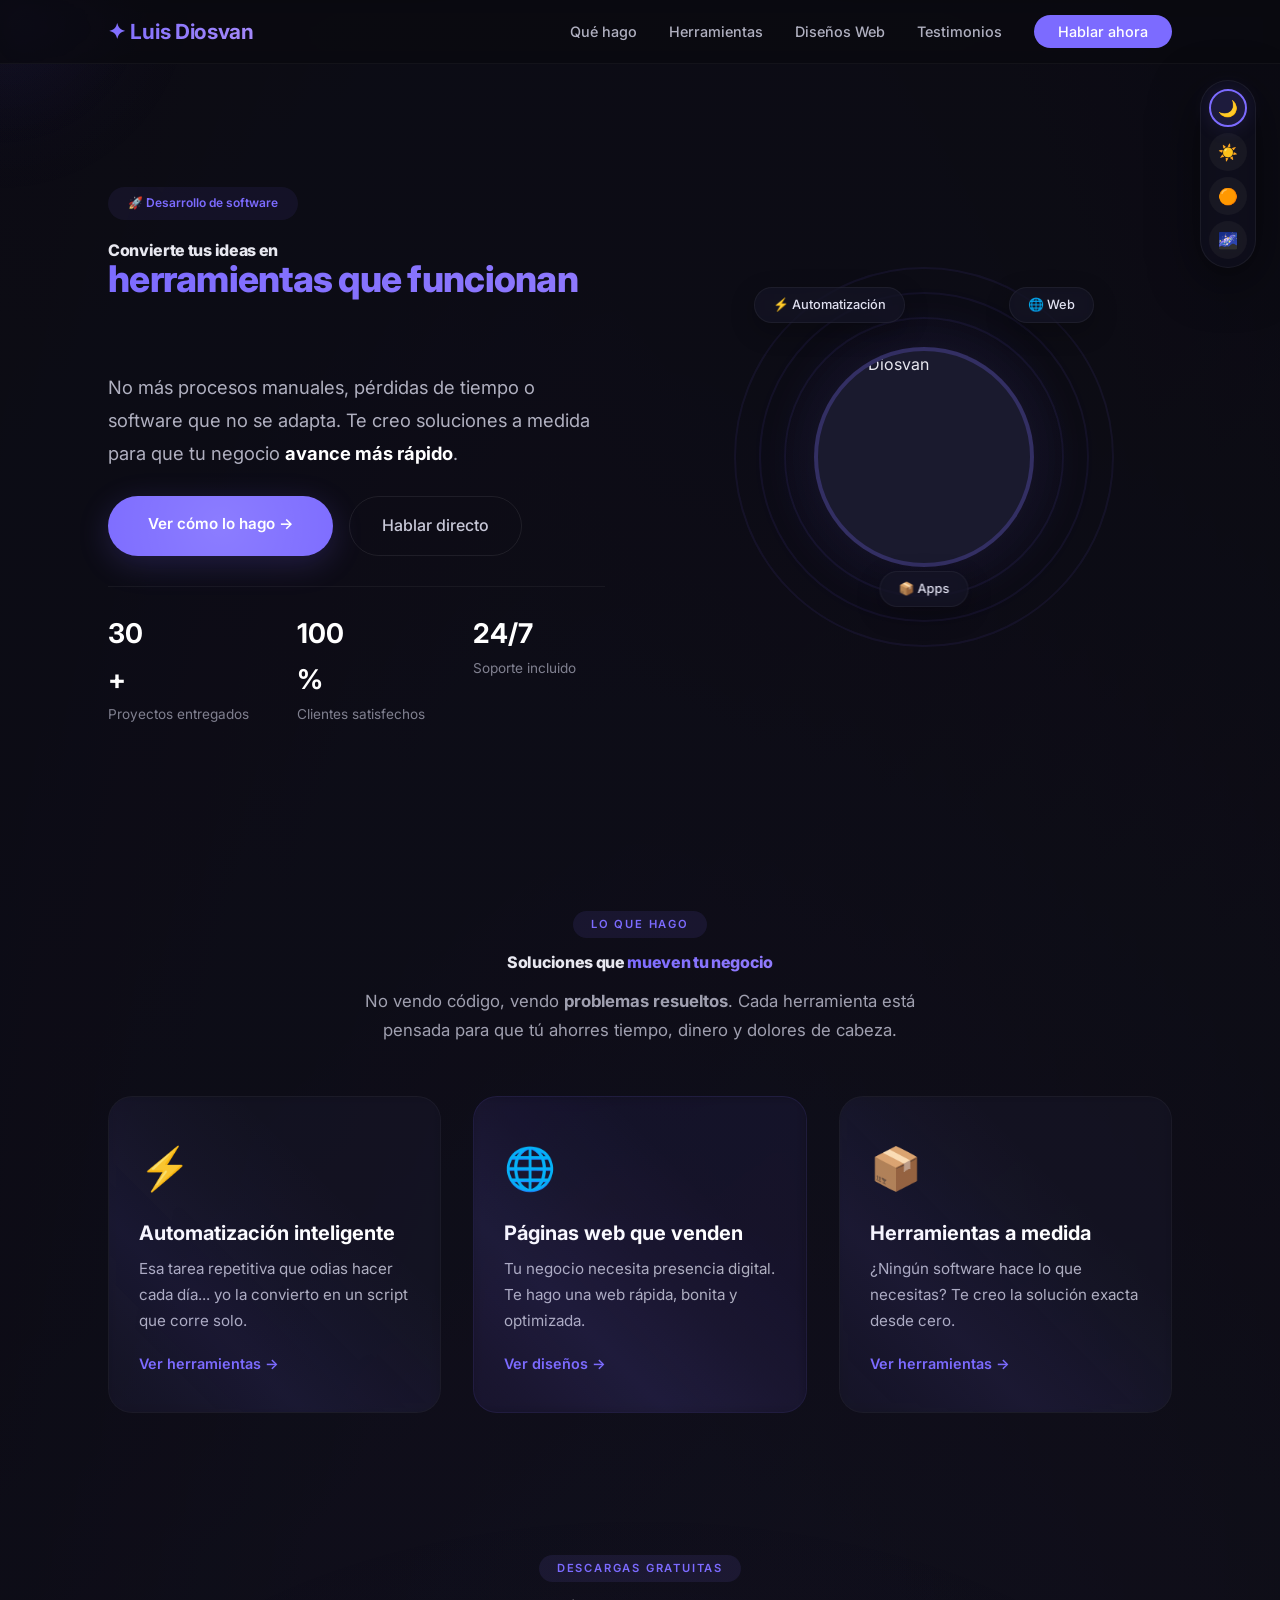
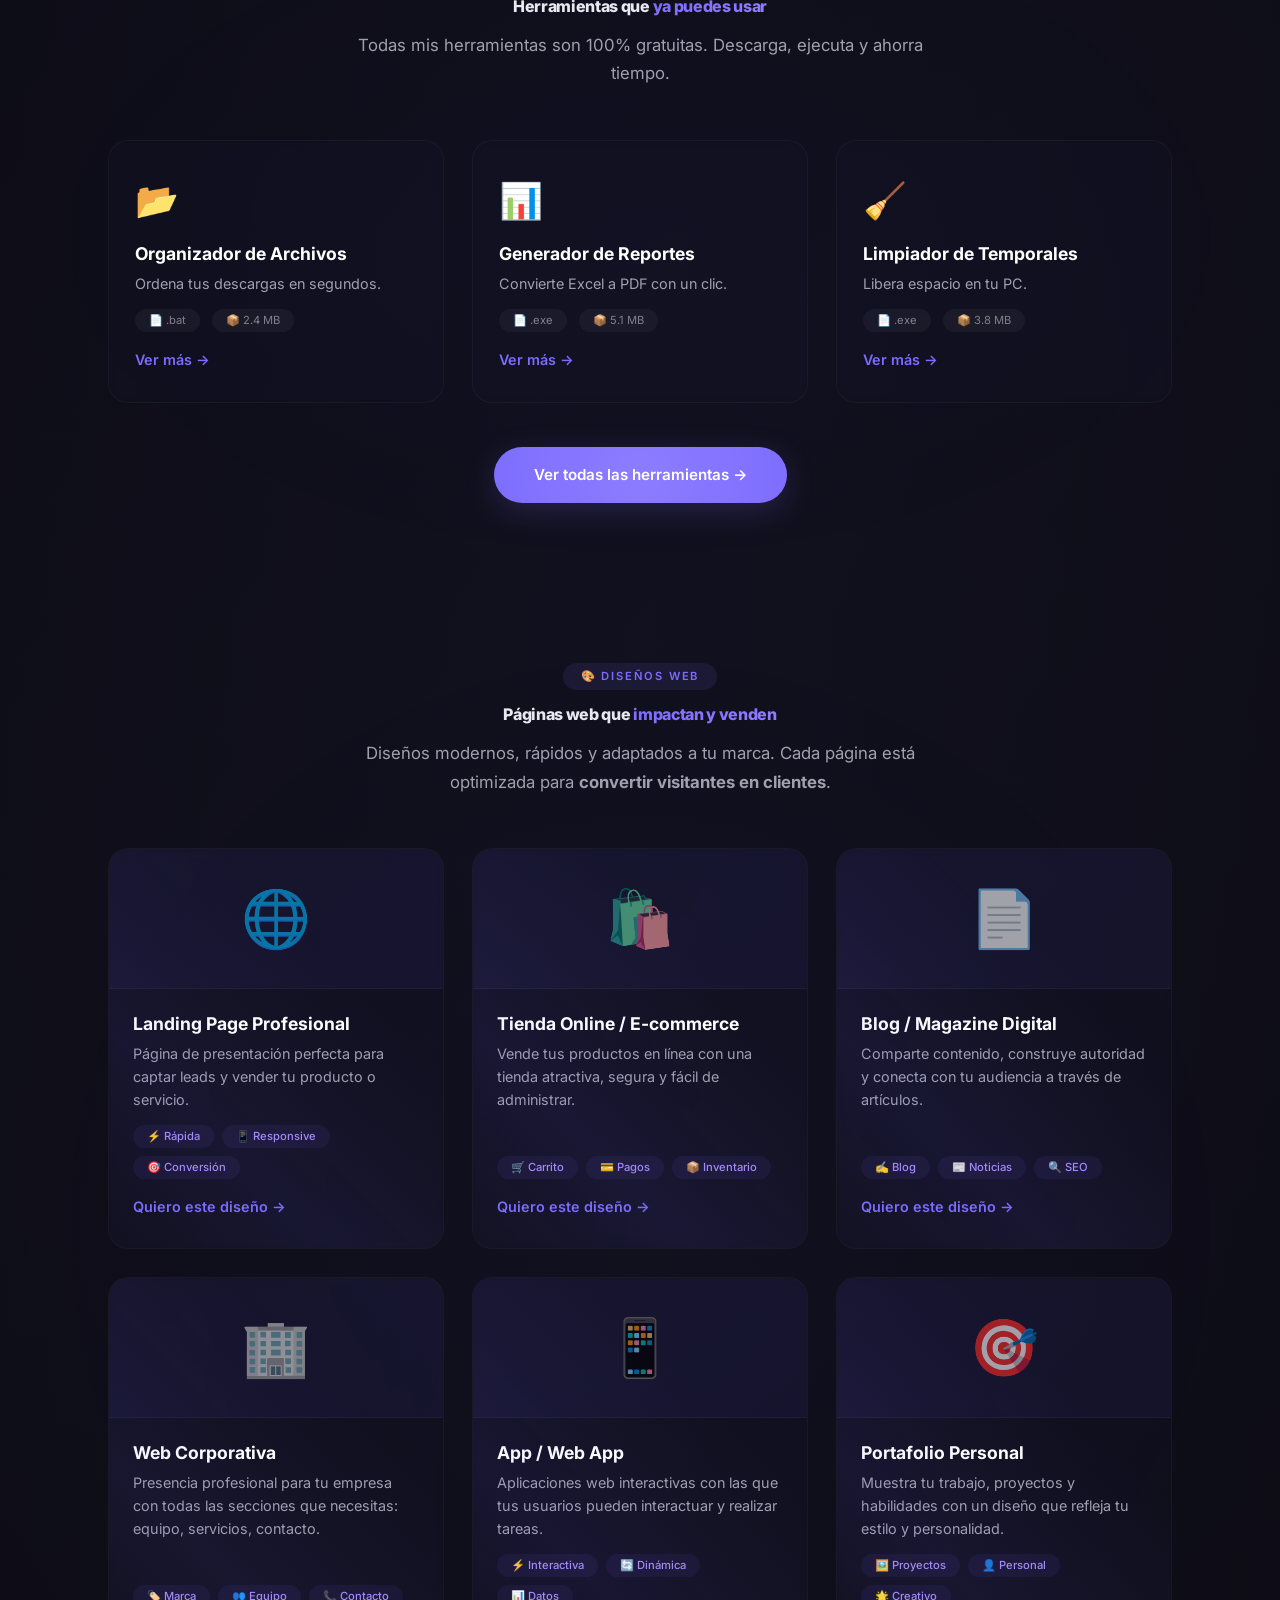
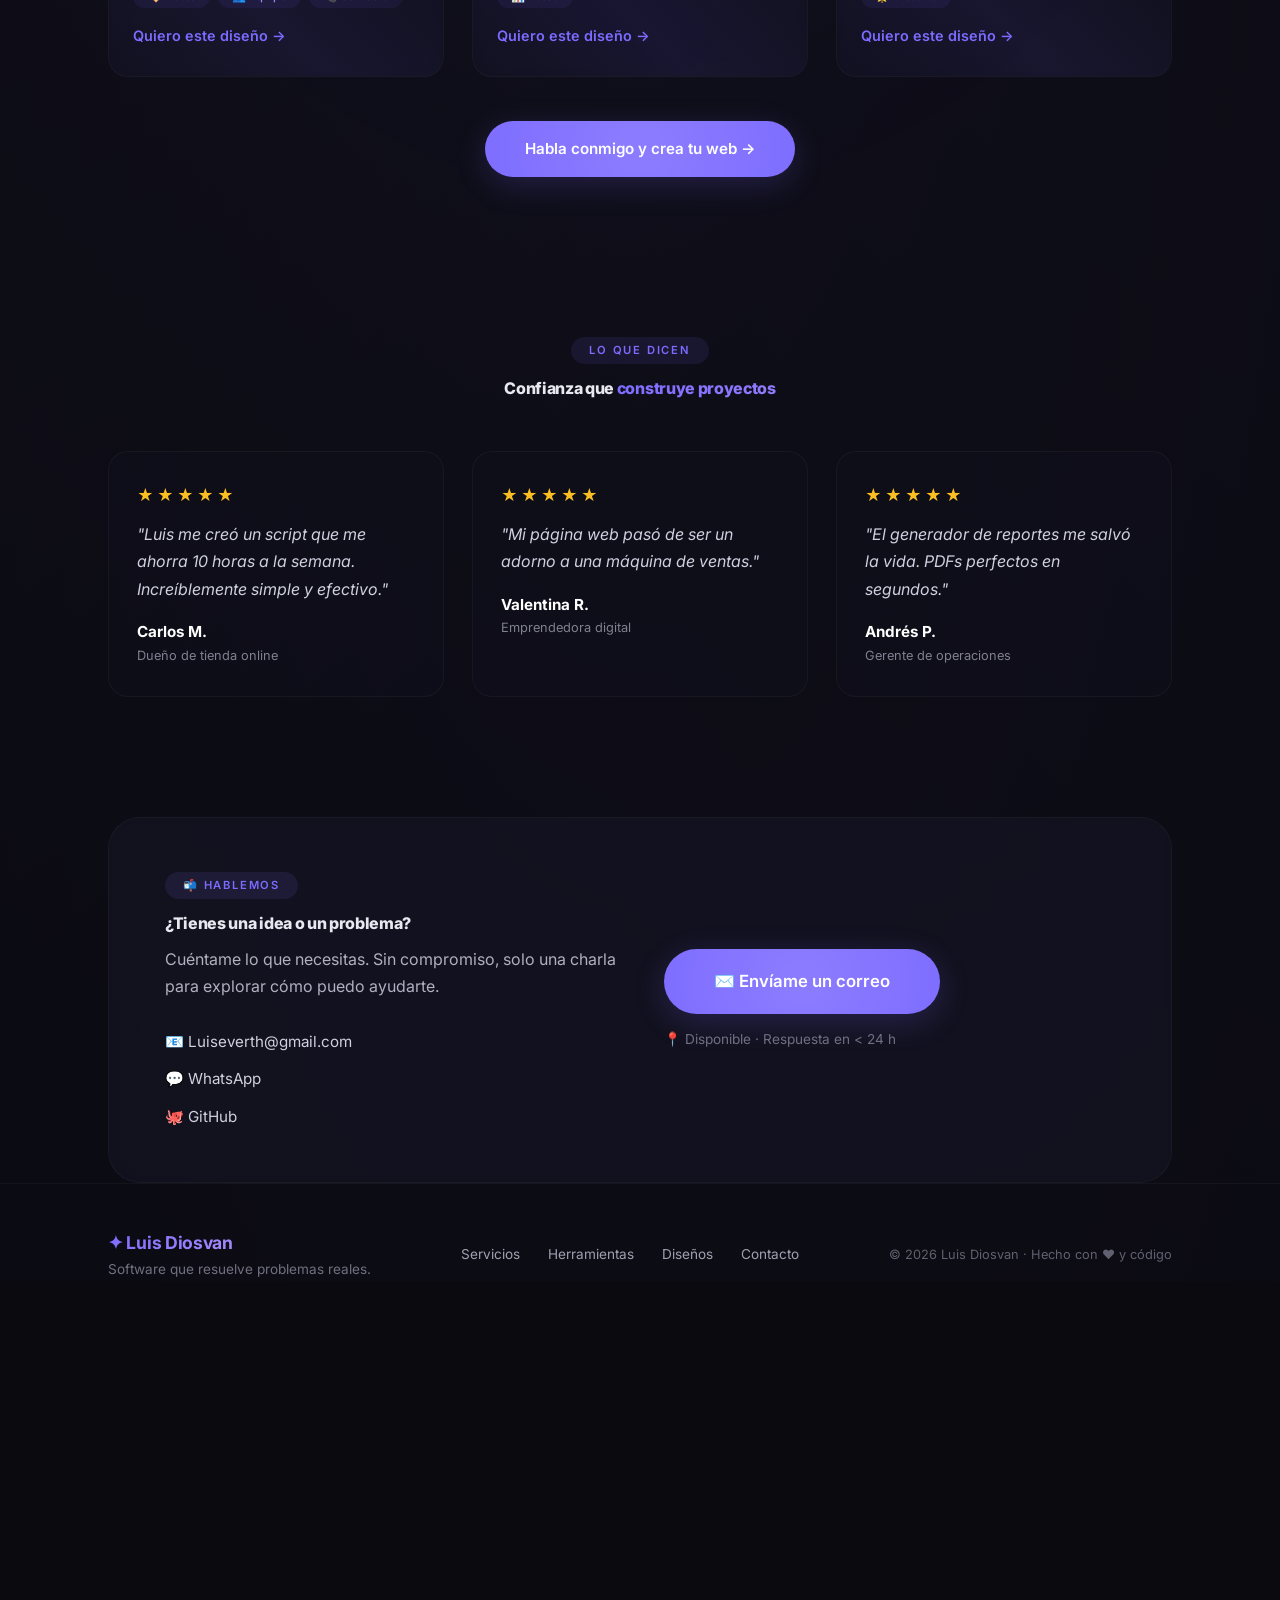
==== commit f2727d5d: "Implement hidden admin access via logo double-click Added a hidden admin access feature triggered by" ====
--- a/index.html
+++ b/index.html
@@ -401,5 +401,32 @@
 
     <script src="script.js"></script>
     <script src="efectos.js"></script>
+        <!-- ===== ACCESO ADMIN OCULTO (Doble clic en el logo) ===== -->
+    <script>
+        (function() {
+            let clickCount = 0;
+            let clickTimer = null;
+            const logo = document.querySelector('.logo');
+    
+            if (logo) {
+                logo.style.cursor = 'default';
+                logo.addEventListener('click', function(e) {
+                    clickCount++;
+    
+                    if (clickCount === 1) {
+                        clickTimer = setTimeout(function() {
+                            clickCount = 0;
+                        }, 600);
+                    }
+    
+                    if (clickCount === 3) {
+                        clearTimeout(clickTimer);
+                        clickCount = 0;
+                        window.location.href = 'admin.html';
+                    }
+                });
+            }
+        })();
+    </script>
 </body>
 </html>
--- a/style.css
+++ b/style.css
@@ -1589,3 +1589,186 @@
 [data-theme="aurora"] .avatar-large {
     border-color: rgba(0, 212, 255, 0.20);
 }
+/* ============================================================
+   DISEÑOS DE PÁGINAS WEB - NUEVA SECCIÓN
+   ============================================================ */
+.designs-section {
+    padding: 70px 0 80px;
+    position: relative;
+    z-index: 1;
+    background: radial-gradient(ellipse at center, rgba(124, 107, 255, 0.02) 0%, transparent 70%);
+    transition: background 0.5s;
+}
+
+.designs-grid {
+    display: grid;
+    grid-template-columns: repeat(3, 1fr);
+    gap: 28px;
+    margin-bottom: 44px;
+}
+
+.design-card {
+    background: rgba(16, 16, 30, 0.65);
+    backdrop-filter: blur(6px);
+    -webkit-backdrop-filter: blur(6px);
+    padding: 0;
+    border-radius: 20px;
+    border: 1px solid rgba(255, 255, 255, 0.04);
+    transition: all 0.4s cubic-bezier(0.2, 0.9, 0.4, 1);
+    overflow: hidden;
+    display: flex;
+    flex-direction: column;
+}
+
+.design-card:hover {
+    border-color: rgba(124, 107, 255, 0.25);
+    transform: translateY(-6px);
+    box-shadow: 0 20px 60px rgba(0, 0, 0, 0.2);
+}
+
+.design-image {
+    height: 140px;
+    background: rgba(124, 107, 255, 0.06);
+    display: flex;
+    align-items: center;
+    justify-content: center;
+    font-size: 3.5rem;
+    border-bottom: 1px solid rgba(255, 255, 255, 0.04);
+}
+
+.design-placeholder {
+    opacity: 0.6;
+}
+
+.design-info {
+    padding: 24px 24px 28px;
+    flex: 1;
+    display: flex;
+    flex-direction: column;
+}
+
+.design-info h3 {
+    font-size: 1.1rem;
+    color: #fff;
+    margin-bottom: 6px;
+    transition: color 0.4s;
+}
+
+.design-info p {
+    font-size: 0.9rem;
+    color: #a0a0b0;
+    flex: 1;
+    margin-bottom: 14px;
+    line-height: 1.6;
+    transition: color 0.4s;
+}
+
+.design-tags {
+    display: flex;
+    gap: 8px;
+    flex-wrap: wrap;
+    margin-bottom: 16px;
+}
+
+.design-tags span {
+    background: rgba(124, 107, 255, 0.08);
+    color: #a78bfa;
+    padding: 2px 14px;
+    border-radius: 30px;
+    font-size: 0.7rem;
+    font-weight: 500;
+    transition: background 0.3s;
+}
+
+.design-btn {
+    color: #7c6bff;
+    text-decoration: none;
+    font-weight: 600;
+    font-size: 0.9rem;
+    transition: color 0.3s;
+    align-self: flex-start;
+}
+
+.design-btn:hover {
+    color: #a78bfa;
+}
+
+.designs-cta {
+    text-align: center;
+}
+
+/* ============================================================
+   RESPONSIVE - DISEÑOS
+   ============================================================ */
+@media (max-width: 1024px) {
+    .designs-grid {
+        grid-template-columns: repeat(2, 1fr);
+    }
+}
+
+@media (max-width: 600px) {
+    .designs-grid {
+        grid-template-columns: 1fr;
+    }
+    .design-image {
+        height: 100px;
+        font-size: 2.5rem;
+    }
+}
+
+/* ============================================================
+   ELIMINAR ESPACIO EXTRA DEBAJO DEL FOOTER
+   ============================================================ */
+body {
+    margin: 0;
+    padding: 0;
+    min-height: 100vh;
+    display: flex;
+    flex-direction: column;
+}
+
+footer {
+    margin-top: auto;
+}
+/* ============================================================
+   ELIMINAR ESPACIO EXTRA DEBAJO DEL FOOTER
+   ============================================================ */
+html, body {
+    margin: 0;
+    padding: 0;
+    min-height: 100vh;
+}
+
+body {
+    display: flex;
+    flex-direction: column;
+    min-height: 100vh;
+}
+
+main {
+    flex: 1;
+}
+
+footer {
+    margin-top: auto;
+    margin-bottom: 0;
+    padding-bottom: 0;
+}
+
+/* Eliminar cualquier espacio extra de todos los elementos */
+* {
+    margin: 0;
+    padding: 0;
+    box-sizing: border-box;
+}
+
+/* Asegurar que el último elemento no tenga margin-bottom */
+section:last-of-type {
+    margin-bottom: 0;
+    padding-bottom: 0;
+}
+
+.contact {
+    margin-bottom: 0;
+    padding-bottom: 0;
+}
